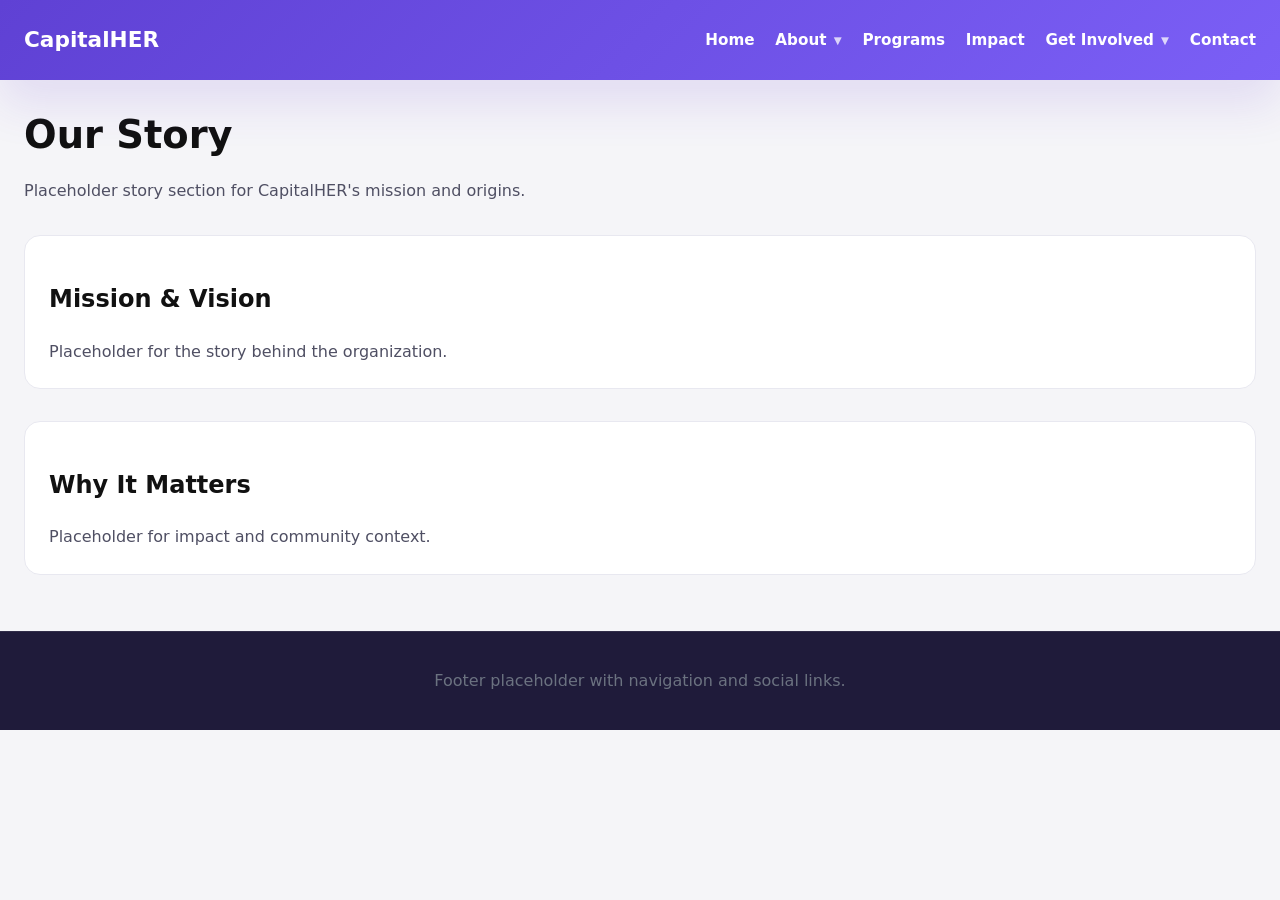
==== about-story.html @ e9efa6fd "rough" ====
<!doctype html>
<html lang="en">
<head>
  <meta charset="UTF-8">
  <meta name="viewport" content="width=device-width, initial-scale=1.0">
  <title>CapitalHER | Our Story</title>
  <link rel="stylesheet" href="styles.css">
</head>
<body>
  <header class="site-header">
    <div class="logo">CapitalHER</div>
    <nav class="main-nav">
      <a href="index.html">Home</a>
      <details class="nav-group">
        <summary>About</summary>
        <div class="nav-dropdown">
          <a href="about-story.html">Our Story</a>
          <a href="about-team.html">Our Team</a>
          <a href="about-video.html">CapitalHER Video</a>
        </div>
      </details>
      <a href="programs.html">Programs</a>
      <a href="impact.html">Impact</a>
      <details class="nav-group">
        <summary>Get Involved</summary>
        <div class="nav-dropdown">
          <a href="get-involved-program.html">Apply to Program</a>
          <a href="get-involved-team.html">Apply to Team</a>
        </div>
      </details>
      <a href="contact.html">Contact</a>
    </nav>
  </header>

  <main>
    <section class="page-banner">
      <h1>Our Story</h1>
      <p>Placeholder story section for CapitalHER's mission and origins.</p>
    </section>

    <section class="content-block">
      <h2>Mission & Vision</h2>
      <p>Placeholder for the story behind the organization.</p>
    </section>

    <section class="content-block">
      <h2>Why It Matters</h2>
      <p>Placeholder for impact and community context.</p>
    </section>
  </main>

  <footer class="site-footer">
    <p>Footer placeholder with navigation and social links.</p>
  </footer>

  <script src="script.js"></script>
</body>
</html>
---- styles.css ----
:root {
  color-scheme: light;
  color: #111;
  background: #f5f5f8;
  font-family: Inter, system-ui, -apple-system, BlinkMacSystemFont, "Segoe UI", sans-serif;
}

* {
  box-sizing: border-box;
}

body {
  margin: 0;
  min-height: 100vh;
  line-height: 1.6;
}

img {
  max-width: 100%;
  display: block;
}

a {
  color: inherit;
  text-decoration: none;
}

.site-header,
.site-footer {
  padding: 1.25rem 1.5rem;
}

.site-header {
  position: sticky;
  top: 0;
  z-index: 10;
  background: linear-gradient(135deg, #5f41d4, #7b5ff6);
  box-shadow: 0 24px 48px rgba(92, 45, 208, 0.12);
  color: #ffffff;
}

.site-footer {
  background: #1f1b3a;
  color: #d8d7ff;
  border-top: 1px solid rgba(255,255,255,0.08);
}

.logo {
  font-weight: 800;
  font-size: 1.35rem;
  color: #ffffff;
}

.main-nav {
  display: flex;
  align-items: center;
  gap: 1.3rem;
  flex-wrap: wrap;
  margin-top: 0.75rem;
}

.main-nav a,
.main-nav summary {
  color: #ffffff;
  font-size: 0.95rem;
  font-weight: 600;
}

.main-nav a:hover,
.main-nav summary:hover {
  color: #f3ecff;
}

main {
  padding: 1.5rem;
}

.page-banner,
.hero,
.content-block,
.testimonials,
.partners,
.contact-block {
  margin-bottom: 2rem;
}

.page-banner h1,
.hero h1 {
  margin: 0 0 0.75rem;
  font-size: clamp(2rem, 3vw, 3rem);
}

.page-banner p,
.hero p,
.content-block p,
.testimonial-card p {
  margin: 0;
  color: #4f4f63;
}

.hero {
  display: grid;
  gap: 1.5rem;
  padding: 2rem 0;
}

.hero-content {
  max-width: 40rem;
}

.eyebrow {
  text-transform: uppercase;
  letter-spacing: 0.14em;
  font-size: 0.78rem;
  margin-bottom: 0.75rem;
  color: #8a8aa5;
}

.hero-actions {
  display: flex;
  flex-wrap: wrap;
  gap: 1rem;
  margin-top: 1.5rem;
}

.btn,
.btn.secondary {
  display: inline-flex;
  align-items: center;
  justify-content: center;
  padding: 0.95rem 1.4rem;
  border-radius: 999px;
  border: none;
  cursor: pointer;
  font-weight: 600;
}

.btn {
  background: #111827;
  color: #ffffff;
}

.btn.secondary {
  background: #f3f4f6;
  color: #111827;
}


.nav-group {
  position: relative;
}

.nav-group summary {
  list-style: none;
  cursor: pointer;
  display: inline-flex;
  align-items: center;
  gap: 0.2rem;
  padding: 0.5rem 0;
}

.nav-group summary::-webkit-details-marker {
  display: none;
}

.nav-group summary::after {
  content: '▼';
  font-size: 0.65rem;
  margin-left: 0.25rem;
  opacity: 0.75;
}

.nav-dropdown {
  position: absolute;
  top: calc(100% + 0.5rem);
  left: 0;
  background: #ffffff;
  border-radius: 1rem;
  padding: 0.75rem;
  box-shadow: 0 18px 40px rgba(15, 23, 42, 0.08);
  min-width: 12rem;
  display: grid;
  gap: 0.35rem;
  opacity: 0;
  pointer-events: none;
  transform: translateY(0.4rem);
  transition: opacity 0.2s ease, transform 0.2s ease;
  z-index: 20;
}

.nav-group[open] .nav-dropdown {
  opacity: 1;
  pointer-events: auto;
  transform: translateY(0);
}

.nav-dropdown a {
  display: block;
  padding: 0.7rem 0.9rem;
  border-radius: 0.8rem;
  color: #111827;
  background: #f8fafc;
}

.nav-dropdown a:hover {
  background: #eef2ff;
}

.video-placeholder,
.logo-block,
.testimonial-card,
.card {
  background: #ffffff;
  border: 1px solid #e8e8f0;
  border-radius: 1rem;
  padding: 1.25rem;
}

.video-placeholder {
  min-height: 240px;
  display: grid;
  place-items: center;
  color: #6b7280;
}

.grid-two-up,
.cards-grid,
.testimonial-list,
.partner-logos {
  display: grid;
  gap: 1rem;
}

.grid-two-up {
  grid-template-columns: repeat(auto-fit, minmax(18rem, 1fr));
}

.cards-grid,
.testimonial-list,
.partner-logos {
  grid-template-columns: repeat(auto-fit, minmax(14rem, 1fr));
}

.testimonial-card {
  min-height: 140px;
}

.content-block {
  padding: 1.5rem;
  background: #ffffff;
  border-radius: 1rem;
  border: 1px solid #e8e8f0;
}

.contact-form {
  display: grid;
  gap: 1rem;
  margin-top: 1rem;
}

.contact-form label {
  display: grid;
  gap: 0.5rem;
  font-weight: 600;
  color: #111827;
}

.contact-form input,
.contact-form textarea {
  width: 100%;
  padding: 0.95rem 1rem;
  border: 1px solid #d1d5db;
  border-radius: 0.85rem;
  background: #fff;
}

.contact-form textarea {
  min-height: 160px;
  resize: vertical;
}

.site-footer {
  text-align: center;
  color: #6b7280;
}

@media (min-width: 768px) {
  .site-header {
    display: flex;
    align-items: center;
    justify-content: space-between;
  }

  .main-nav {
    margin-top: 0;
  }

  .hero {
    grid-template-columns: 1.2fr 1fr;
    align-items: center;
  }
}
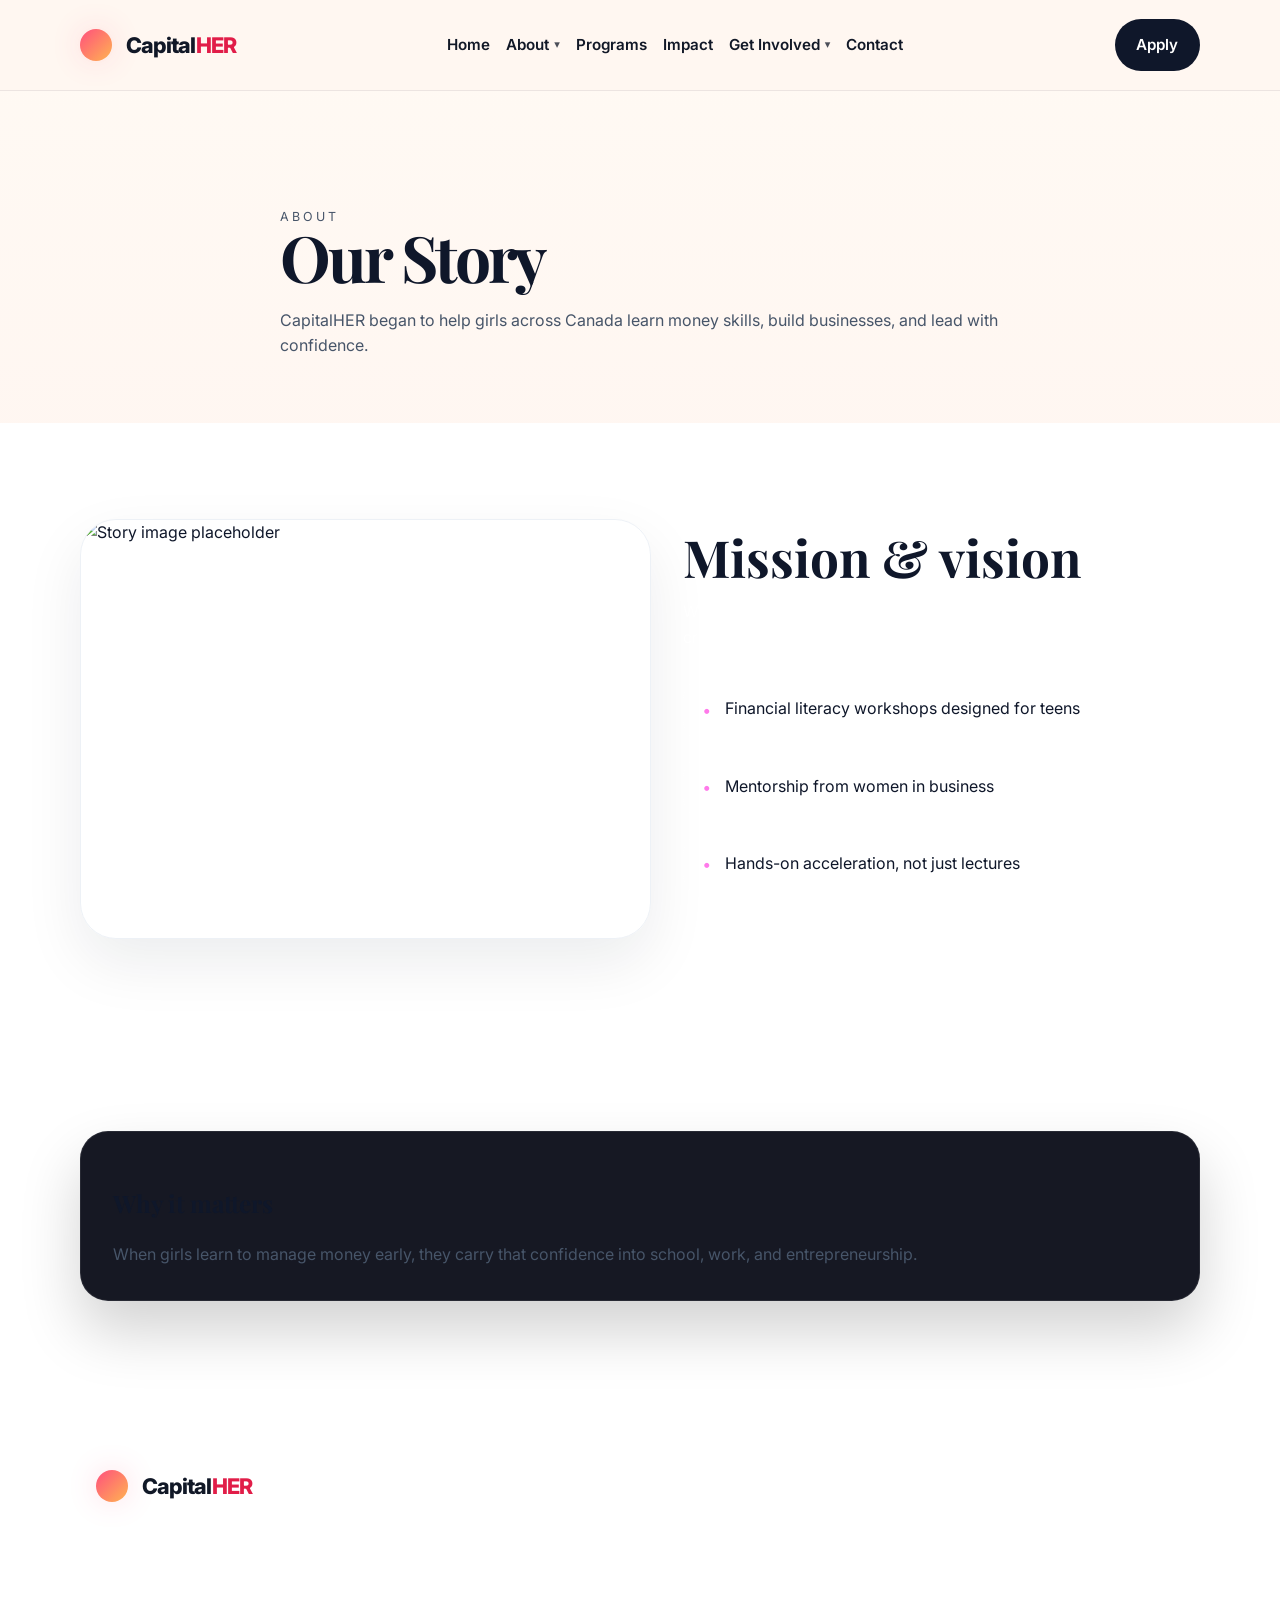
==== commit 0b3d9b91: "fix" ====
--- a/about-story.html
+++ b/about-story.html
@@ -3,56 +3,91 @@
 <head>
   <meta charset="UTF-8">
   <meta name="viewport" content="width=device-width, initial-scale=1.0">
-  <title>CapitalHER | Our Story</title>
+  <title>CapitalHER — Our Story</title>
   <link rel="stylesheet" href="styles.css">
 </head>
 <body>
+  <div class="page-shell">
   <header class="site-header">
-    <div class="logo">CapitalHER</div>
-    <nav class="main-nav">
-      <a href="index.html">Home</a>
-      <details class="nav-group">
-        <summary>About</summary>
-        <div class="nav-dropdown">
-          <a href="about-story.html">Our Story</a>
-          <a href="about-team.html">Our Team</a>
-          <a href="about-video.html">CapitalHER Video</a>
-        </div>
-      </details>
-      <a href="programs.html">Programs</a>
-      <a href="impact.html">Impact</a>
-      <details class="nav-group">
-        <summary>Get Involved</summary>
-        <div class="nav-dropdown">
-          <a href="get-involved-program.html">Apply to Program</a>
-          <a href="get-involved-team.html">Apply to Team</a>
-        </div>
-      </details>
-      <a href="contact.html">Contact</a>
-    </nav>
+    <div class="header-inner container">
+      <a class="brand" href="index.html">
+        <span class="brand-mark"></span>
+        <span class="brand-text">Capital<span>HER</span></span>
+      </a>
+      <nav class="main-nav" aria-label="Primary navigation">
+        <a href="index.html" class="nav-link">Home</a>
+        <details class="nav-group">
+          <summary class="nav-link">About</summary>
+          <div class="nav-dropdown">
+            <a href="about.html">About Us</a>
+            <a href="about-story.html">Our Story</a>
+            <a href="about-team.html">Our Team</a>
+            <a href="about-video.html">CapitalHER Video</a>
+          </div>
+        </details>
+        <a href="programs.html" class="nav-link">Programs</a>
+        <a href="impact.html" class="nav-link">Impact</a>
+        <details class="nav-group">
+          <summary class="nav-link">Get Involved</summary>
+          <div class="nav-dropdown">
+            <a href="get-involved.html">Overview</a>
+            <a href="get-involved-program.html">Apply to Program</a>
+            <a href="get-involved-team.html">Join the Team</a>
+          </div>
+        </details>
+        <a href="contact.html" class="nav-link">Contact</a>
+      </nav>
+      <button class="mobile-menu-toggle" aria-expanded="false" aria-label="Open menu">Menu</button>
+      <a href="get-involved-program.html" class="nav-action">Apply</a>
+    </div>
   </header>
 
-  <main>
-    <section class="page-banner">
-      <h1>Our Story</h1>
-      <p>Placeholder story section for CapitalHER's mission and origins.</p>
-    </section>
+    <main>
+      <section class="page-banner">
+        <div class="banner-content container">
+          <p class="eyebrow">About</p>
+          <h1>Our Story</h1>
+          <p>CapitalHER began to help girls across Canada learn money skills, build businesses, and lead with confidence.</p>
+        </div>
+      </section>
 
-    <section class="content-block">
-      <h2>Mission & Vision</h2>
-      <p>Placeholder for the story behind the organization.</p>
-    </section>
+      <section class="section container split-section">
+        <div class="split-image">
+          <img src="https://via.placeholder.com/1000x620?text=Story+image" alt="Story image placeholder">
+        </div>
+        <div class="split-content">
+          <h2>Mission &amp; vision</h2>
+          <p class="section-copy">We believe every girl should understand money, feel empowered to create wealth, and have the support to launch her first venture.</p>
+          <ul class="metric-list">
+            <li>Financial literacy workshops designed for teens</li>
+            <li>Mentorship from women in business</li>
+            <li>Hands-on acceleration, not just lectures</li>
+          </ul>
+        </div>
+      </section>
 
-    <section class="content-block">
-      <h2>Why It Matters</h2>
-      <p>Placeholder for impact and community context.</p>
-    </section>
-  </main>
-
+      <section class="section container">
+        <div class="content-block">
+          <h2>Why it matters</h2>
+          <p>When girls learn to manage money early, they carry that confidence into school, work, and entrepreneurship.</p>
+        </div>
+      </section>
+    </main>
   <footer class="site-footer">
-    <p>Footer placeholder with navigation and social links.</p>
+    <div class="footer-inner container">
+      <div class="footer-brand">
+        <span class="brand-mark"></span>
+        <span class="brand-text">Capital<span>HER</span></span>
+      </div>
+      <p>Empowering girls across Canada through financial literacy and entrepreneurship education.</p>
+      <div class="footer-links">
+        <a href="#">Instagram</a>
+        <a href="#">LinkedIn</a>
+        <a href="mailto:hello@capitalher.ca">Email</a>
+      </div>
+    </div>
   </footer>
-
+  </div>
   <script src="script.js"></script>
 </body>
-</html>
+</html>
--- a/styles.css
+++ b/styles.css
@@ -1,21 +1,40 @@
+@import url('https://fonts.googleapis.com/css2?family=Inter:wght@400;500;600;700;800&family=Playfair+Display:ital,wght@0,700;1,700&display=swap');
+
+/* Global theme */
 :root {
   color-scheme: light;
-  color: #111;
-  background: #f5f5f8;
-  font-family: Inter, system-ui, -apple-system, BlinkMacSystemFont, "Segoe UI", sans-serif;
+  font-family: 'Inter', system-ui, -apple-system, BlinkMacSystemFont, "Segoe UI", sans-serif;
+  background: #fff8f4;
+  color: #0f172a;
+}
+
+h1,
+h2,
+h3,
+.card h2,
+.feature-card h3,
+.metric-card h3,
+.role-card h3 {
+  font-family: 'Playfair Display', Georgia, serif;
 }
 
 * {
   box-sizing: border-box;
+}
+
+html {
+  scroll-behavior: smooth;
 }
 
 body {
   margin: 0;
   min-height: 100vh;
   line-height: 1.6;
-}
-
-img {
+  background: #ffffff;
+}
+
+img,
+video {
   max-width: 100%;
   display: block;
 }
@@ -25,129 +44,115 @@
   text-decoration: none;
 }
 
-.site-header,
-.site-footer {
-  padding: 1.25rem 1.5rem;
+button,
+input,
+select,
+textarea {
+  font: inherit;
+}
+
+.page-shell {
+  min-height: 100vh;
+  display: flex;
+  flex-direction: column;
+}
+
+.container {
+  width: min(1120px, calc(100% - 2rem));
+  margin: 0 auto;
 }
 
 .site-header {
   position: sticky;
   top: 0;
-  z-index: 10;
-  background: linear-gradient(135deg, #5f41d4, #7b5ff6);
-  box-shadow: 0 24px 48px rgba(92, 45, 208, 0.12);
-  color: #ffffff;
-}
-
-.site-footer {
-  background: #1f1b3a;
-  color: #d8d7ff;
-  border-top: 1px solid rgba(255,255,255,0.08);
-}
-
-.logo {
+  z-index: 20;
+  backdrop-filter: blur(18px);
+  background: rgba(255, 247, 240, 0.92);
+  border-bottom: 1px solid rgba(15, 23, 42, 0.08);
+}
+
+.header-inner {
+  display: flex;
+  align-items: center;
+  justify-content: space-between;
+  gap: 1rem;
+  padding: 1rem 0;
+}
+
+.brand {
+  display: inline-flex;
+  align-items: center;
+  gap: 0.85rem;
+}
+
+.brand-mark {
+  width: 2rem;
+  height: 2rem;
+  border-radius: 1rem;
+  background: linear-gradient(135deg, #ff4f7d 0%, #ffb451 100%);
+  box-shadow: 0 0 30px rgba(255, 84, 125, 0.2);
+}
+
+.brand-text {
+  font-size: 1.35rem;
   font-weight: 800;
-  font-size: 1.35rem;
-  color: #ffffff;
+  letter-spacing: -0.04em;
+  color: #111827;
+}
+
+.brand-text span {
+  color: #e11d48;
 }
 
 .main-nav {
   display: flex;
   align-items: center;
-  gap: 1.3rem;
-  flex-wrap: wrap;
-  margin-top: 0.75rem;
-}
-
-.main-nav a,
-.main-nav summary {
+  justify-content: flex-end;
+  gap: 1rem;
+  flex: none;
+}
+
+.nav-link,
+.nav-action {
+  color: #111827;
+  font-weight: 600;
+  font-size: 0.95rem;
+}
+
+.nav-link:hover,
+.nav-action:hover {
+  color: #be185d;
+}
+
+.nav-action {
+  padding: 0.85rem 1.35rem;
+  border-radius: 999px;
+  background: #0f172a;
   color: #ffffff;
-  font-size: 0.95rem;
-  font-weight: 600;
-}
-
-.main-nav a:hover,
-.main-nav summary:hover {
-  color: #f3ecff;
-}
-
-main {
-  padding: 1.5rem;
-}
-
-.page-banner,
-.hero,
-.content-block,
-.testimonials,
-.partners,
-.contact-block {
-  margin-bottom: 2rem;
-}
-
-.page-banner h1,
-.hero h1 {
-  margin: 0 0 0.75rem;
-  font-size: clamp(2rem, 3vw, 3rem);
-}
-
-.page-banner p,
-.hero p,
-.content-block p,
-.testimonial-card p {
-  margin: 0;
-  color: #4f4f63;
-}
-
-.hero {
-  display: grid;
-  gap: 1.5rem;
-  padding: 2rem 0;
-}
-
-.hero-content {
-  max-width: 40rem;
-}
-
-.eyebrow {
-  text-transform: uppercase;
-  letter-spacing: 0.14em;
-  font-size: 0.78rem;
-  margin-bottom: 0.75rem;
-  color: #8a8aa5;
-}
-
-.hero-actions {
-  display: flex;
-  flex-wrap: wrap;
-  gap: 1rem;
-  margin-top: 1.5rem;
-}
-
-.btn,
-.btn.secondary {
-  display: inline-flex;
+  transition: background 0.2s ease, transform 0.2s ease;
+}
+
+.nav-group {
+  position: relative;
+}
+
+.mobile-menu-toggle {
+  display: none;
   align-items: center;
   justify-content: center;
-  padding: 0.95rem 1.4rem;
+  gap: 0.35rem;
+  border: 1px solid rgba(148, 163, 184, 0.3);
   border-radius: 999px;
-  border: none;
+  padding: 0.8rem 1rem;
+  background: rgba(255, 255, 255, 0.92);
+  color: #334155;
   cursor: pointer;
-  font-weight: 600;
-}
-
-.btn {
-  background: #111827;
-  color: #ffffff;
-}
-
-.btn.secondary {
-  background: #f3f4f6;
-  color: #111827;
-}
-
-
-.nav-group {
-  position: relative;
+  font-weight: 700;
+  transition: background 0.2s ease, transform 0.2s ease;
+}
+
+.mobile-menu-toggle:hover {
+  background: rgba(255, 255, 255, 1);
 }
 
 .nav-group summary {
@@ -155,8 +160,8 @@
   cursor: pointer;
   display: inline-flex;
   align-items: center;
-  gap: 0.2rem;
-  padding: 0.5rem 0;
+  gap: 0.3rem;
+  padding: 0.65rem 0;
 }
 
 .nav-group summary::-webkit-details-marker {
@@ -164,28 +169,25 @@
 }
 
 .nav-group summary::after {
-  content: '▼';
-  font-size: 0.65rem;
-  margin-left: 0.25rem;
+  content: '▾';
+  font-size: 0.7rem;
   opacity: 0.75;
 }
 
 .nav-dropdown {
   position: absolute;
-  top: calc(100% + 0.5rem);
+  top: calc(100% + 0.6rem);
   left: 0;
   background: #ffffff;
+  border: 1px solid rgba(148, 163, 184, 0.18);
   border-radius: 1rem;
-  padding: 0.75rem;
-  box-shadow: 0 18px 40px rgba(15, 23, 42, 0.08);
-  min-width: 12rem;
-  display: grid;
-  gap: 0.35rem;
+  padding: 0.7rem;
+  min-width: 14rem;
+  box-shadow: 0 30px 60px rgba(15, 23, 42, 0.06);
   opacity: 0;
   pointer-events: none;
   transform: translateY(0.4rem);
   transition: opacity 0.2s ease, transform 0.2s ease;
-  z-index: 20;
 }
 
 .nav-group[open] .nav-dropdown {
@@ -196,107 +198,528 @@
 
 .nav-dropdown a {
   display: block;
-  padding: 0.7rem 0.9rem;
-  border-radius: 0.8rem;
+  padding: 0.85rem 1rem;
+  border-radius: 0.95rem;
+  color: #0f172a;
+}
+
+.nav-dropdown a:hover {
+  background: #eff6ff;
+}
+
+.hero-panel,
+.page-banner {
+  position: relative;
+  overflow: hidden;
+}
+
+.hero-panel {
+  min-height: 84vh;
+  display: grid;
+  place-items: center;
+  background: linear-gradient(180deg, #fff6f0 0%, #fff1ec 100%);
+}
+
+.hero-panel::before,
+.page-banner::before {
+  content: '';
+  position: absolute;
+  inset: 0;
+  background: linear-gradient(180deg, rgba(255, 249, 243, 0.98), rgba(255, 245, 239, 0.85));
+}
+
+.hero-gradient {
+  position: absolute;
+  inset: 0;
+  background: radial-gradient(circle at top left, rgba(99, 102, 241, 0.14), transparent 30%),
+    radial-gradient(circle at bottom right, rgba(59, 130, 246, 0.12), transparent 28%);
+}
+
+.hero-content,
+.page-banner .banner-content {
+  position: relative;
+  z-index: 1;
+}
+
+.hero-content {
+  display: grid;
+  gap: 1.5rem;
+  padding: 5rem 0 6rem;
+}
+
+.page-banner {
+  padding: 5rem 0 4rem;
+}
+
+.page-banner .banner-content {
+  max-width: 720px;
+}
+
+.page-banner h1,
+.hero-content h1 {
+  margin: 0;
+  font-size: clamp(3rem, 5vw, 5.5rem);
+  line-height: 0.95;
+  letter-spacing: -0.05em;
+  font-weight: 700;
+}
+
+.page-banner h1 span,
+.hero-content h1 span {
+  font-style: italic;
+  background: linear-gradient(135deg, #ff7aea, #8b98ff);
+  -webkit-background-clip: text;
+  color: transparent;
+}
+
+.page-banner p,
+.hero-copy,
+.section-copy,
+.content-block p {
+  margin: 0;
+  color: #475569;
+}
+
+.page-banner p {
+  margin-top: 1.25rem;
+  max-width: 48rem;
+}
+
+.eyebrow {
+  text-transform: uppercase;
+  letter-spacing: 0.25em;
+  font-size: 0.78rem;
+  color: #64748b;
+  margin: 0 0 1rem;
+}
+
+.hero-actions,
+.action-group {
+  display: flex;
+  flex-wrap: wrap;
+  gap: 1rem;
+  margin-top: 1.5rem;
+}
+
+.btn {
+  display: inline-flex;
+  align-items: center;
+  justify-content: center;
+  gap: 0.5rem;
+  padding: 0.95rem 1.6rem;
+  border-radius: 999px;
+  border: 1px solid transparent;
+  font-weight: 700;
+  transition: transform 0.2s ease, background 0.2s ease, color 0.2s ease;
+}
+
+.btn:hover {
+  transform: translateY(-1px);
+}
+
+.btn-primary {
+  background: linear-gradient(135deg, #ff4f7d 0%, #ffb451 100%);
+  color: #ffffff;
+  border: 1px solid transparent;
+  box-shadow: 0 18px 50px rgba(255, 79, 125, 0.16);
+}
+
+.btn-gradient {
+  background: linear-gradient(135deg, #4338ca 0%, #22d3ee 100%);
+  color: #fff;
+  box-shadow: 0 20px 60px rgba(67, 56, 202, 0.18);
+}
+
+.btn-secondary {
+  background: #ffffff;
   color: #111827;
-  background: #f8fafc;
-}
-
-.nav-dropdown a:hover {
-  background: #eef2ff;
-}
-
-.video-placeholder,
-.logo-block,
+  border: 1px solid rgba(15, 23, 42, 0.08);
+}
+
+.section {
+  padding: 6rem 0;
+}
+
+.section-head {
+  max-width: 48rem;
+  margin-bottom: 3rem;
+}
+
+.section-head.wide {
+  max-width: 64rem;
+}
+
+.section-head h2 {
+  margin: 0;
+  font-size: clamp(2.75rem, 4vw, 4.5rem);
+  line-height: 1.02;
+  letter-spacing: -0.05em;
+}
+
+.section-head h2 span {
+  font-style: italic;
+  background: linear-gradient(135deg, #ff7aea, #8b98ff);
+  -webkit-background-clip: text;
+  color: transparent;
+}
+
+.cards-grid,
+.feature-grid,
+.testimonial-grid,
+.list-grid,
+.card-grid {
+  display: grid;
+  gap: 1.5rem;
+}
+
+.cards-grid,
+.feature-grid {
+  grid-template-columns: repeat(auto-fit, minmax(18rem, 1fr));
+}
+
+.testimonial-grid {
+  grid-template-columns: repeat(auto-fit, minmax(20rem, 1fr));
+}
+
+.card,
+.feature-card,
 .testimonial-card,
-.card {
-  background: #ffffff;
-  border: 1px solid #e8e8f0;
+.content-block,
+.cta-panel,
+.media-block,
+.metric-card,
+.role-card {
+  background: rgba(10, 12, 24, 0.95);
+  border: 1px solid rgba(255, 255, 255, 0.08);
+  border-radius: 1.75rem;
+  padding: 2rem;
+  box-shadow: 0 30px 60px rgba(0, 0, 0, 0.18);
+}
+
+.content-block {
+  margin-bottom: 1.5rem;
+}
+
+.card h2,
+.feature-card h3,
+.metric-card h3,
+.role-card h3 {
+  margin: 0 0 1rem;
+  font-size: 1.5rem;
+}
+
+.card p,
+.feature-card p,
+.metric-card p,
+.role-card p {
+  margin: 0;
+}
+
+.feature-icon {
+  width: 3.25rem;
+  height: 3.25rem;
   border-radius: 1rem;
-  padding: 1.25rem;
-}
-
-.video-placeholder {
-  min-height: 240px;
+  background: linear-gradient(135deg, #ff7aea 0%, #7c62ff 100%);
   display: grid;
   place-items: center;
-  color: #6b7280;
-}
-
-.grid-two-up,
-.cards-grid,
-.testimonial-list,
-.partner-logos {
+  font-size: 1.35rem;
+  margin-bottom: 1.25rem;
+}
+
+.split-section {
+  display: grid;
+  gap: 2rem;
+  align-items: center;
+}
+
+.split-image img,
+.media-block img {
+  width: 100%;
+  min-height: 420px;
+  max-height: 560px;
+  border-radius: 2.25rem;
+  object-fit: cover;
+  display: block;
+  border: 1px solid rgba(226, 232, 240, 0.6);
+  box-shadow: 0 24px 60px rgba(15, 23, 42, 0.08);
+}
+
+.split-content h2,
+.media-block h2 {
+  margin: 0 0 1rem;
+  font-size: clamp(2.5rem, 4vw, 4rem);
+  line-height: 1.03;
+}
+
+.section-copy {
+  margin: 0 0 1.8rem;
+  color: rgba(255, 255, 255, 0.78);
+  max-width: 42rem;
+}
+
+.program-list,
+.role-list,
+.metric-list {
+  list-style: none;
+  margin: 0 0 2rem;
+  padding: 0;
   display: grid;
   gap: 1rem;
 }
 
-.grid-two-up {
-  grid-template-columns: repeat(auto-fit, minmax(18rem, 1fr));
-}
-
-.cards-grid,
-.testimonial-list,
-.partner-logos {
-  grid-template-columns: repeat(auto-fit, minmax(14rem, 1fr));
+.program-list li,
+.role-list li,
+.metric-list li {
+  display: flex;
+  align-items: flex-start;
+  gap: 0.85rem;
+  padding: 1rem 1.2rem;
+  border-radius: 1.25rem;
+  background: rgba(255, 255, 255, 0.05);
+  border: 1px solid rgba(255, 255, 255, 0.06);
+}
+
+.program-list li::before,
+.role-list li::before,
+.metric-list li::before {
+  content: '•';
+  color: #ff7aea;
+  font-weight: 700;
+  margin-top: 0.1rem;
 }
 
 .testimonial-card {
-  min-height: 140px;
-}
-
-.content-block {
-  padding: 1.5rem;
-  background: #ffffff;
-  border-radius: 1rem;
-  border: 1px solid #e8e8f0;
+  display: flex;
+  flex-direction: column;
+  gap: 1.25rem;
+}
+
+.quote-mark {
+  font-size: 4rem;
+  line-height: 0.8;
+  color: #ff7aea;
+}
+
+.testimonial-card blockquote {
+  margin: 0;
+  font-size: 1.05rem;
+  line-height: 1.85;
+  color: rgba(255, 255, 255, 0.88);
+}
+
+.testimonial-card footer {
+  margin-top: auto;
+  color: rgba(255, 255, 255, 0.64);
+  font-size: 0.95rem;
+}
+
+.cta-panel {
+  background: linear-gradient(180deg, rgba(255, 255, 255, 0.05), rgba(255, 255, 255, 0.02));
+  border-radius: 2rem;
+  padding: 3.5rem 2rem;
+}
+
+.cta-content {
+  max-width: 54rem;
+}
+
+.cta-content h2 {
+  margin: 0 0 1rem;
+  font-size: clamp(3rem, 4vw, 4.25rem);
+  line-height: 1.02;
+}
+
+.cta-content h2 span {
+  font-style: italic;
+  background: linear-gradient(135deg, #ff7aea, #8b98ff);
+  -webkit-background-clip: text;
+  color: transparent;
+}
+
+.cta-content p {
+  margin: 0 0 2rem;
+  color: rgba(255, 255, 255, 0.74);
+  font-size: 1.05rem;
+}
+
+.contact-block {
+  display: grid;
+  gap: 2rem;
 }
 
 .contact-form {
   display: grid;
   gap: 1rem;
-  margin-top: 1rem;
 }
 
 .contact-form label {
   display: grid;
   gap: 0.5rem;
-  font-weight: 600;
-  color: #111827;
+  font-size: 0.95rem;
 }
 
 .contact-form input,
 .contact-form textarea {
   width: 100%;
-  padding: 0.95rem 1rem;
-  border: 1px solid #d1d5db;
-  border-radius: 0.85rem;
-  background: #fff;
+  border-radius: 1rem;
+  border: 1px solid rgba(255, 255, 255, 0.12);
+  background: rgba(255, 255, 255, 0.04);
+  color: #fff;
+  padding: 1rem 1.1rem;
+  outline: none;
 }
 
 .contact-form textarea {
-  min-height: 160px;
+  min-height: 180px;
   resize: vertical;
 }
 
-.site-footer {
-  text-align: center;
-  color: #6b7280;
+.contact-form button {
+  width: fit-content;
+}
+
+.footer-inner {
+  display: grid;
+  gap: 1.5rem;
+  max-width: 1120px;
+  margin: 0 auto;
+  padding: 3rem 1rem;
+}
+
+.footer-brand {
+  display: inline-flex;
+  align-items: center;
+  gap: 0.85rem;
+}
+
+.footer-links {
+  display: flex;
+  flex-wrap: wrap;
+  gap: 1rem;
+}
+
+.footer-links a {
+  color: rgba(255, 255, 255, 0.72);
+}
+
+.footer-links a:hover {
+  color: #fff;
+}
+
+.footer-inner p {
+  margin: 0;
+  max-width: 40rem;
+  color: rgba(255, 255, 255, 0.72);
 }
 
 @media (min-width: 768px) {
-  .site-header {
+  .header-inner {
+    padding: 1.2rem 0;
+  }
+
+  .split-section {
+    grid-template-columns: 1.05fr 0.95fr;
+  }
+
+  .hero-content {
+    padding: 6rem 0 8rem;
+  }
+}
+
+@media (min-width: 1024px) {
+  .page-banner,
+  .hero-panel {
+    padding-top: 6rem;
+  }
+
+  .hero-content h1,
+  .page-banner h1 {
+    font-size: clamp(4rem, 4.5vw, 6rem);
+  }
+}
+
+@media (max-width: 900px) {
+  .main-nav,
+  .nav-action {
+    display: none;
+  }
+
+  .mobile-menu-toggle {
+    display: inline-flex;
+  }
+
+  .main-nav {
+    display: none;
+    position: fixed;
+    inset: 5.2rem 1rem 1rem;
+    flex-direction: column;
+    gap: 0.75rem;
+    padding: 1.5rem;
+    background: rgba(6, 8, 20, 0.98);
+    border: 1px solid rgba(255, 255, 255, 0.08);
+    border-radius: 1.75rem;
+    box-shadow: 0 40px 80px rgba(0, 0, 0, 0.4);
+    z-index: 40;
+  }
+
+  body.mobile-menu-open .main-nav {
     display: flex;
-    align-items: center;
-    justify-content: space-between;
-  }
-
-  .main-nav {
-    margin-top: 0;
-  }
-
-  .hero {
-    grid-template-columns: 1.2fr 1fr;
-    align-items: center;
-  }
-}
+  }
+
+  body.mobile-menu-open .nav-group {
+    width: 100%;
+  }
+
+  .main-nav a,
+  .main-nav summary {
+    padding: 0.75rem 1rem;
+    border-radius: 1.25rem;
+    background: rgba(255, 255, 255, 0.03);
+  }
+
+  .main-nav a {
+    display: block;
+  }
+
+  .nav-dropdown {
+    position: static;
+    top: auto;
+    left: auto;
+    width: 100%;
+    background: rgba(255, 255, 255, 0.06);
+    border: none;
+    box-shadow: none;
+    opacity: 1;
+    pointer-events: auto;
+    transform: none;
+    padding: 0.75rem 0.75rem 0.5rem;
+  }
+
+  .nav-dropdown a {
+    padding-left: 1.25rem;
+  }
+
+  .nav-group summary::after {
+    content: '▸';
+  }
+
+  .nav-group[open] summary::after {
+    content: '▾';
+  }
+}
+
+@media (max-width: 640px) {
+  .page-banner,
+  .hero-panel {
+    padding: 4rem 0 3rem;
+  }
+
+  .section {
+    padding: 4.5rem 0;
+  }
+
+  .page-banner h1,
+  .hero-content h1 {
+    font-size: clamp(2.6rem, 10vw, 4rem);
+  }
+}
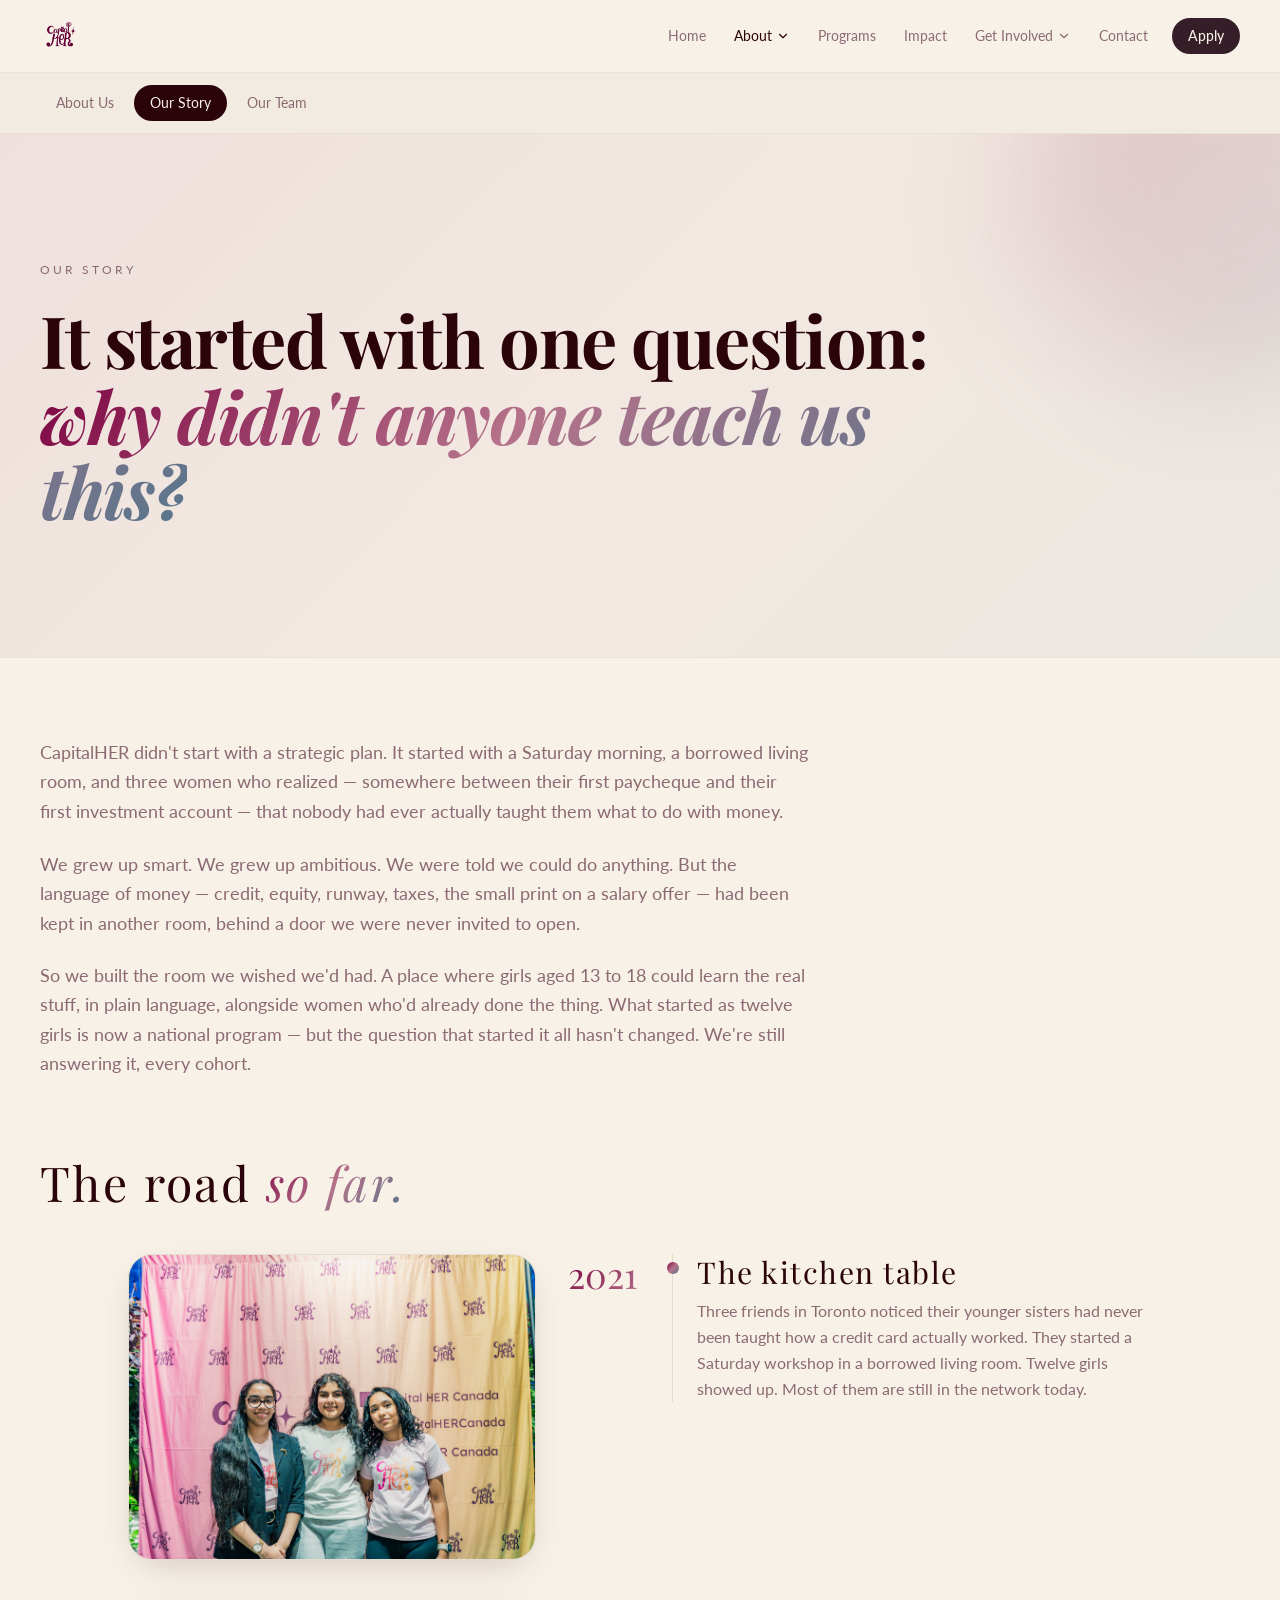
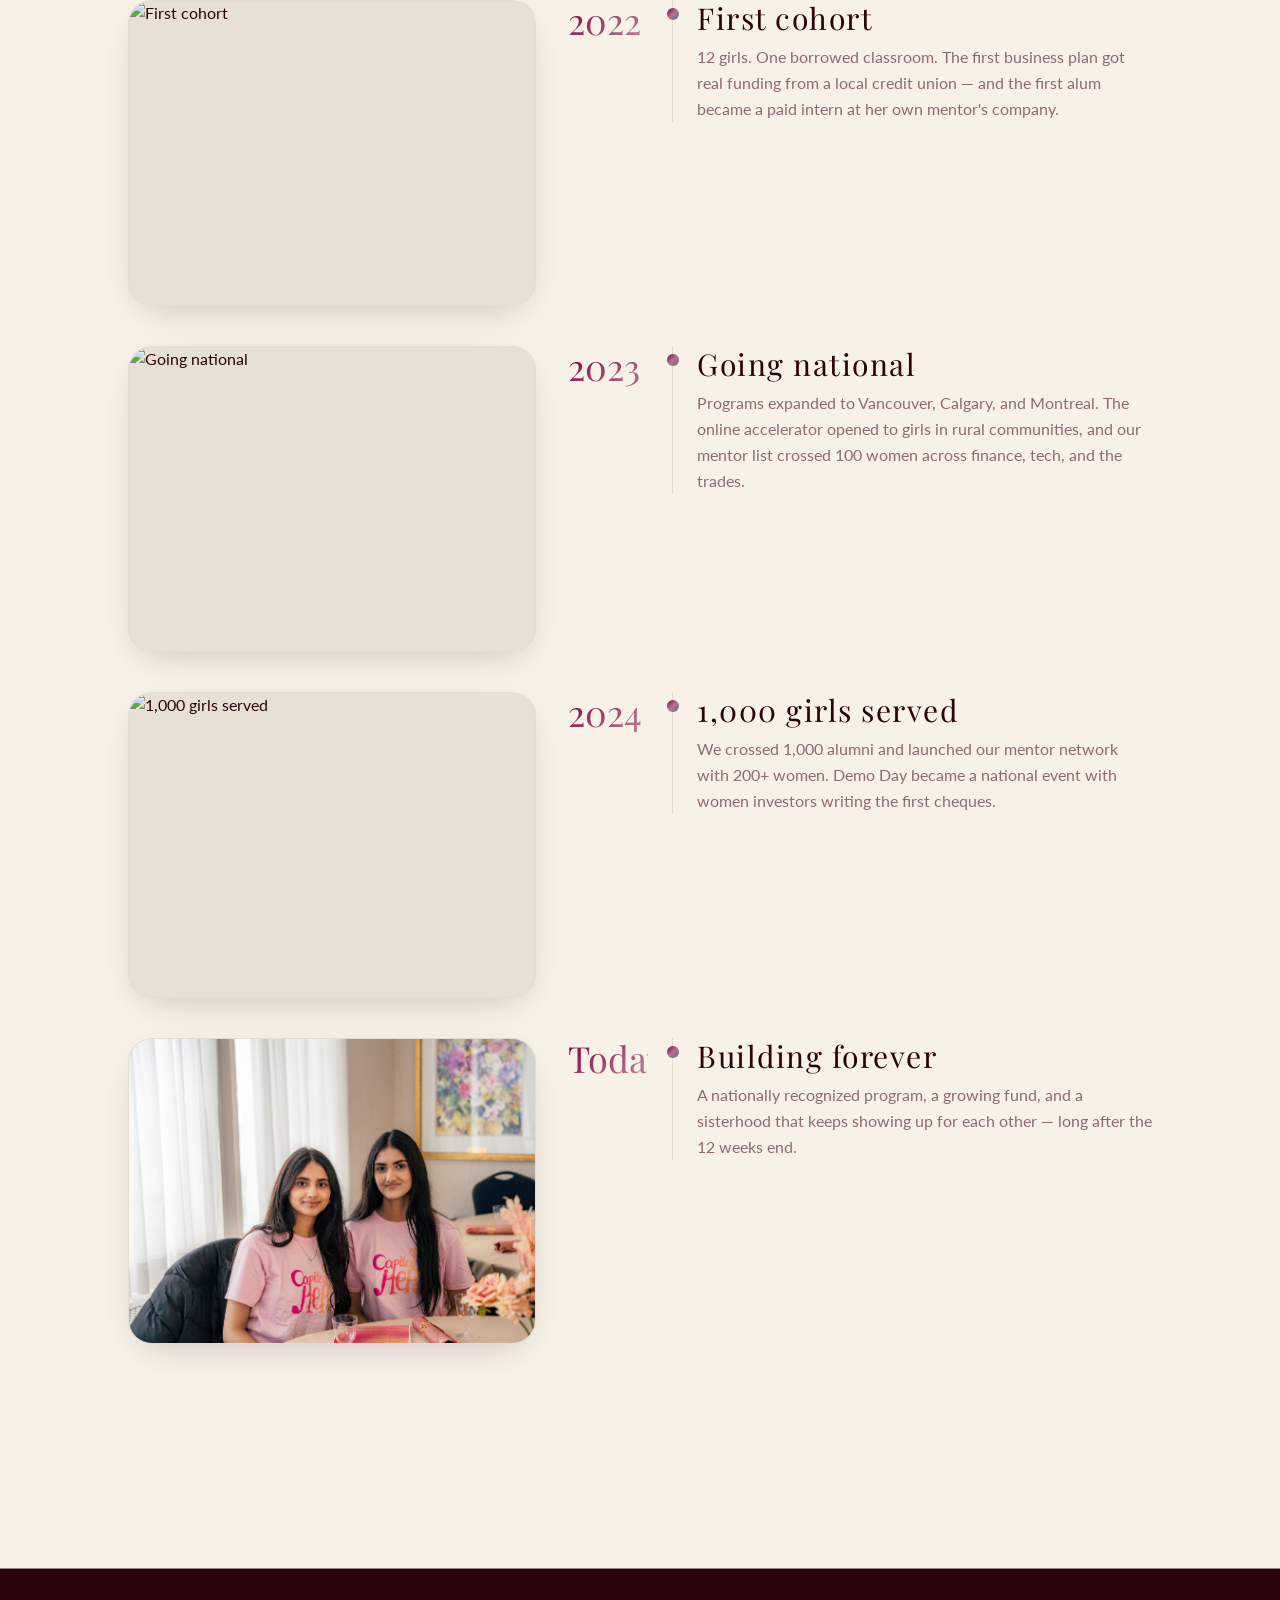
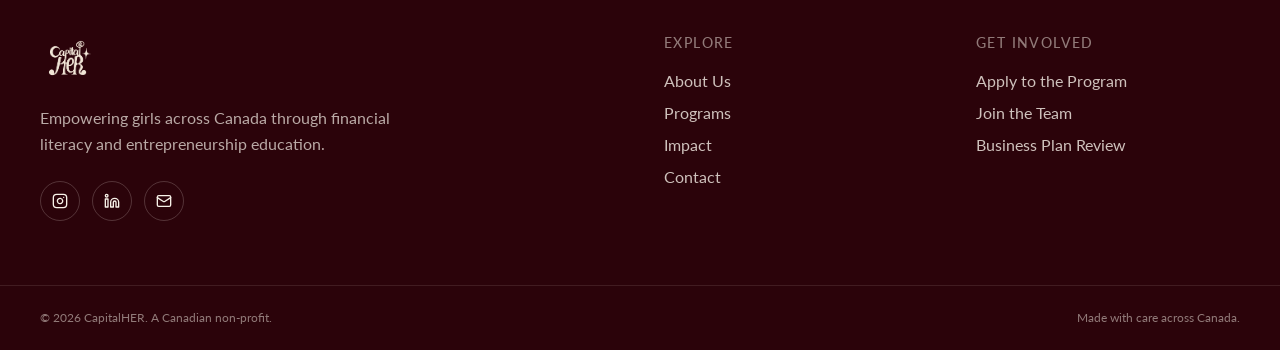
==== commit 9a31e278: "Match site to reference design with assets and updated pages. Rebuild all HTML from the live referen" ====
--- a/about-story.html
+++ b/about-story.html
@@ -1,93 +1,17 @@
-<!doctype html>
-<html lang="en">
-<head>
-  <meta charset="UTF-8">
-  <meta name="viewport" content="width=device-width, initial-scale=1.0">
-  <title>CapitalHER — Our Story</title>
-  <link rel="stylesheet" href="styles.css">
-</head>
-<body>
-  <div class="page-shell">
-  <header class="site-header">
-    <div class="header-inner container">
-      <a class="brand" href="index.html">
-        <span class="brand-mark"></span>
-        <span class="brand-text">Capital<span>HER</span></span>
-      </a>
-      <nav class="main-nav" aria-label="Primary navigation">
-        <a href="index.html" class="nav-link">Home</a>
-        <details class="nav-group">
-          <summary class="nav-link">About</summary>
-          <div class="nav-dropdown">
-            <a href="about.html">About Us</a>
-            <a href="about-story.html">Our Story</a>
-            <a href="about-team.html">Our Team</a>
-            <a href="about-video.html">CapitalHER Video</a>
-          </div>
-        </details>
-        <a href="programs.html" class="nav-link">Programs</a>
-        <a href="impact.html" class="nav-link">Impact</a>
-        <details class="nav-group">
-          <summary class="nav-link">Get Involved</summary>
-          <div class="nav-dropdown">
-            <a href="get-involved.html">Overview</a>
-            <a href="get-involved-program.html">Apply to Program</a>
-            <a href="get-involved-team.html">Join the Team</a>
-          </div>
-        </details>
-        <a href="contact.html" class="nav-link">Contact</a>
-      </nav>
-      <button class="mobile-menu-toggle" aria-expanded="false" aria-label="Open menu">Menu</button>
-      <a href="get-involved-program.html" class="nav-action">Apply</a>
-    </div>
-  </header>
-
-    <main>
-      <section class="page-banner">
-        <div class="banner-content container">
-          <p class="eyebrow">About</p>
-          <h1>Our Story</h1>
-          <p>CapitalHER began to help girls across Canada learn money skills, build businesses, and lead with confidence.</p>
-        </div>
-      </section>
-
-      <section class="section container split-section">
-        <div class="split-image">
-          <img src="https://via.placeholder.com/1000x620?text=Story+image" alt="Story image placeholder">
-        </div>
-        <div class="split-content">
-          <h2>Mission &amp; vision</h2>
-          <p class="section-copy">We believe every girl should understand money, feel empowered to create wealth, and have the support to launch her first venture.</p>
-          <ul class="metric-list">
-            <li>Financial literacy workshops designed for teens</li>
-            <li>Mentorship from women in business</li>
-            <li>Hands-on acceleration, not just lectures</li>
-          </ul>
-        </div>
-      </section>
-
-      <section class="section container">
-        <div class="content-block">
-          <h2>Why it matters</h2>
-          <p>When girls learn to manage money early, they carry that confidence into school, work, and entrepreneurship.</p>
-        </div>
-      </section>
-    </main>
-  <footer class="site-footer">
-    <div class="footer-inner container">
-      <div class="footer-brand">
-        <span class="brand-mark"></span>
-        <span class="brand-text">Capital<span>HER</span></span>
-      </div>
-      <p>Empowering girls across Canada through financial literacy and entrepreneurship education.</p>
-      <div class="footer-links">
-        <a href="#">Instagram</a>
-        <a href="#">LinkedIn</a>
-        <a href="mailto:hello@capitalher.ca">Email</a>
-      </div>
-    </div>
-  </footer>
-  </div>
-  <script src="script.js"></script>
-</body>
-</html>+<!DOCTYPE html><html lang="en">
+<head><meta charset="utf-8"/><meta name="viewport" content="width=device-width, initial-scale=1"/><link rel="preload" as="image" href="LogoBurgundy.png"/><link rel="preload" as="image" href="CapitalHER-48.jpg"/><link rel="preload" as="image" href="DSC00239 (1).JPG"/><link rel="preload" as="image" href="DSC00446.JPG"/><link rel="preload" as="image" href="DSC00458 (1).JPG"/><link rel="preload" as="image" href="CapitalHER-10.jpg"/><link rel="preload" as="image" href="LogoCream.png"/><link rel="stylesheet" href="assets/styles-BcEXsczJ.css" data-precedence="default"/><title>Our Story — CapitalHER</title><meta name="author" content="CapitalHER"/><meta property="og:title" content="CapitalHER — Empowering Girls in Canada"/><meta property="og:description" content="Financial literacy and entrepreneurship education for girls across Canada."/><meta property="og:type" content="website"/><meta name="twitter:card" content="summary"/><meta name="twitter:site" content="@Lovable"/><meta name="description" content="How CapitalHER started: a kitchen table, a spreadsheet, and a stubborn belief that girls deserve better."/></head><body><div class="min-h-screen flex flex-col"><header class="sticky top-0 z-50 backdrop-blur-md bg-background/75 border-b border-border/60"><div class="container-x flex items-center justify-between py-4"><a href="index.html" class="flex items-center gap-2 group"><img src="LogoBurgundy.png" alt="CapitalHER Logo" class="h-10 w-auto object-contain transition-transform group-hover:scale-105"/></a><nav class="hidden md:flex items-center gap-1 text-sm"><a class="px-3 py-2 transition-colors text-muted-foreground hover:text-foreground" href="index.html">Home</a><div class="relative group"><a class="inline-flex items-center gap-1 px-3 py-2 transition-colors text-foreground" href="about.html" data-status="active" aria-current="page">About<svg xmlns="http://www.w3.org/2000/svg" width="24" height="24" viewBox="0 0 24 24" fill="none" stroke="currentColor" stroke-width="2" stroke-linecap="round" stroke-linejoin="round" class="lucide lucide-chevron-down size-3.5 transition-transform group-hover:rotate-180" aria-hidden="true"><path d="m6 9 6 6 6-6"></path></svg></a><div class="invisible opacity-0 translate-y-1 group-hover:visible group-hover:opacity-100 group-hover:translate-y-0 transition-all absolute left-0 top-full pt-2 min-w-56"><div class="rounded-2xl border border-border/60 bg-popover shadow-card overflow-hidden p-1.5"><a class="block rounded-xl px-3 py-2 text-sm transition-colors text-muted-foreground hover:text-foreground hover:bg-muted/60" href="about.html">About Us</a><a class="block rounded-xl px-3 py-2 text-sm transition-colors bg-muted text-foreground" href="about-story.html" data-status="active" aria-current="page">Our Story</a><a class="block rounded-xl px-3 py-2 text-sm transition-colors text-muted-foreground hover:text-foreground hover:bg-muted/60" href="about-team.html">Our Team</a></div></div></div><a class="px-3 py-2 transition-colors text-muted-foreground hover:text-foreground" href="programs.html">Programs</a><a class="px-3 py-2 transition-colors text-muted-foreground hover:text-foreground" href="impact.html">Impact</a><div class="relative group"><a class="inline-flex items-center gap-1 px-3 py-2 transition-colors text-muted-foreground hover:text-foreground" href="get-involved.html">Get Involved<svg xmlns="http://www.w3.org/2000/svg" width="24" height="24" viewBox="0 0 24 24" fill="none" stroke="currentColor" stroke-width="2" stroke-linecap="round" stroke-linejoin="round" class="lucide lucide-chevron-down size-3.5 transition-transform group-hover:rotate-180" aria-hidden="true"><path d="m6 9 6 6 6-6"></path></svg></a><div class="invisible opacity-0 translate-y-1 group-hover:visible group-hover:opacity-100 group-hover:translate-y-0 transition-all absolute left-0 top-full pt-2 min-w-56"><div class="rounded-2xl border border-border/60 bg-popover shadow-card overflow-hidden p-1.5"><a class="block rounded-xl px-3 py-2 text-sm transition-colors text-muted-foreground hover:text-foreground hover:bg-muted/60" href="get-involved.html">Overview</a><a class="block rounded-xl px-3 py-2 text-sm transition-colors text-muted-foreground hover:text-foreground hover:bg-muted/60" href="get-involved-program.html">Apply to the Program</a><a class="block rounded-xl px-3 py-2 text-sm transition-colors text-muted-foreground hover:text-foreground hover:bg-muted/60" href="get-involved-team.html">Join the Team</a></div></div></div><a class="px-3 py-2 transition-colors text-muted-foreground hover:text-foreground" href="contact.html">Contact</a><a href="get-involved-program.html" class="ml-2 inline-flex items-center rounded-full bg-secondary text-secondary-foreground px-4 py-2 text-sm font-medium hover:bg-secondary/90 transition-all">Apply</a></nav>
+<nav id="mobile-nav" class="md:hidden hidden fixed inset-x-4 top-[4.5rem] z-50 flex flex-col gap-1 rounded-2xl border border-border/60 bg-popover p-3 shadow-card text-sm max-h-[calc(100vh-6rem)] overflow-y-auto" aria-label="Mobile navigation">
+  <a class="block rounded-xl px-3 py-2 text-muted-foreground hover:text-foreground hover:bg-muted/60" href="index.html">Home</a>
+  <a class="block rounded-xl px-3 py-2 text-muted-foreground hover:text-foreground hover:bg-muted/60" href="about.html">About Us</a>
+  <a class="block rounded-xl px-3 py-2 text-muted-foreground hover:text-foreground hover:bg-muted/60" href="about-story.html">Our Story</a>
+  <a class="block rounded-xl px-3 py-2 text-muted-foreground hover:text-foreground hover:bg-muted/60" href="about-team.html">Our Team</a>
+  <a class="block rounded-xl px-3 py-2 text-muted-foreground hover:text-foreground hover:bg-muted/60" href="programs.html">Programs</a>
+  <a class="block rounded-xl px-3 py-2 text-muted-foreground hover:text-foreground hover:bg-muted/60" href="impact.html">Impact</a>
+  <a class="block rounded-xl px-3 py-2 text-muted-foreground hover:text-foreground hover:bg-muted/60" href="get-involved.html">Get Involved</a>
+  <a class="block rounded-xl px-3 py-2 text-muted-foreground hover:text-foreground hover:bg-muted/60" href="get-involved-program.html">Apply to the Program</a>
+  <a class="block rounded-xl px-3 py-2 text-muted-foreground hover:text-foreground hover:bg-muted/60" href="get-involved-team.html">Join the Team</a>
+  <a class="block rounded-xl px-3 py-2 text-muted-foreground hover:text-foreground hover:bg-muted/60" href="contact.html">Contact</a>
+  <a class="block rounded-xl px-3 py-2 mt-1 text-center bg-secondary text-secondary-foreground font-medium" href="get-involved-program.html">Apply</a>
+</nav>
+<button id="mobile-menu-toggle" type="button" class="md:hidden rounded-full p-2 hover:bg-muted" aria-label="Toggle menu" aria-expanded="false"><svg xmlns="http://www.w3.org/2000/svg" width="24" height="24" viewBox="0 0 24 24" fill="none" stroke="currentColor" stroke-width="2" stroke-linecap="round" stroke-linejoin="round" class="lucide lucide-menu size-5" aria-hidden="true"><path d="M4 5h16"></path><path d="M4 12h16"></path><path d="M4 19h16"></path></svg></button></div></header><main class="flex-1"><!--$--><div class="border-b border-border/60 bg-muted/40"><div class="container-x flex gap-1 overflow-x-auto py-3"><a class="px-4 py-2 rounded-full text-sm whitespace-nowrap transition text-muted-foreground hover:text-foreground" href="about.html">About Us</a><a class="px-4 py-2 rounded-full text-sm whitespace-nowrap transition bg-foreground text-background" href="about-story.html" data-status="active" aria-current="page">Our Story</a><a class="px-4 py-2 rounded-full text-sm whitespace-nowrap transition text-muted-foreground hover:text-foreground" href="about-team.html">Our Team</a></div></div><section class="relative overflow-hidden border-b border-border/60"><div class="absolute inset-0 -z-10 opacity-[0.07]" style="background:var(--gradient-sunset)"></div><div class="absolute -top-32 -right-32 size-96 rounded-full bg-gradient-sunset opacity-20 blur-3xl -z-10"></div><div class="container-x py-24 md:py-32"><p class="text-xs uppercase tracking-[0.25em] text-muted-foreground mb-6">Our Story</p><h1 class="font-display text-5xl md:text-7xl leading-[1.05] max-w-4xl">It started with one question:<br/><span class="italic text-gradient">why didn&#x27;t anyone teach us this?</span></h1></div></section><section class="container-x py-20"><div class="max-w-3xl space-y-6 text-lg leading-relaxed text-muted-foreground"><div style="transition-delay:0ms" class="transition-all duration-700 ease-out will-change-transform opacity-100 translate-y-0 "><p>CapitalHER didn&#x27;t start with a strategic plan. It started with a Saturday morning, a borrowed living room, and three women who realized — somewhere between their first paycheque and their first investment account — that nobody had ever actually taught them what to do with money.</p></div><div style="transition-delay:100ms" class="transition-all duration-700 ease-out will-change-transform opacity-100 translate-y-0 "><p>We grew up smart. We grew up ambitious. We were told we could do anything. But the language of money — credit, equity, runway, taxes, the small print on a salary offer — had been kept in another room, behind a door we were never invited to open.</p></div><div style="transition-delay:200ms" class="transition-all duration-700 ease-out will-change-transform opacity-100 translate-y-0 "><p>So we built the room we wished we&#x27;d had. A place where girls aged 13 to 18 could learn the real stuff, in plain language, alongside women who&#x27;d already done the thing. What started as twelve girls is now a national program — but the question that started it all hasn&#x27;t changed. We&#x27;re still answering it, every cohort.</p></div></div></section><section class="container-x pb-24"><div style="transition-delay:0ms" class="transition-all duration-700 ease-out will-change-transform opacity-100 translate-y-0 "><h2 class="font-display text-3xl md:text-5xl mb-12 max-w-2xl">The road <span class="italic text-gradient">so far.</span></h2></div><ol class="relative max-w-5xl mx-auto space-y-10"><div style="transition-delay:0ms" class="transition-all duration-700 ease-out will-change-transform opacity-100 translate-y-0 "><li class="grid lg:grid-cols-12 gap-8 items-start"><div class="lg:col-span-5 order-2 lg:order-1"><div class="relative aspect-[4/3] rounded-[1.5rem] overflow-hidden border border-border/60 bg-muted shadow-card"><img src="CapitalHER-48.jpg" alt="The kitchen table" class="w-full h-full object-cover"/></div></div><div class="lg:col-span-7 order-1 lg:order-2"><div class="grid grid-cols-[5rem_1fr] gap-4 lg:gap-6"><div class="font-display text-3xl md:text-4xl text-gradient">2021</div><div class="border-l border-border pl-6 relative"><span class="absolute -left-1.5 top-2 size-3 rounded-full bg-gradient-sunset shadow-glow"></span><h3 class="font-display text-2xl md:text-3xl mb-2">The kitchen table</h3><p class="text-muted-foreground leading-relaxed">Three friends in Toronto noticed their younger sisters had never been taught how a credit card actually worked. They started a Saturday workshop in a borrowed living room. Twelve girls showed up. Most of them are still in the network today.</p></div></div></div></li></div><div style="transition-delay:80ms" class="transition-all duration-700 ease-out will-change-transform opacity-100 translate-y-0 "><li class="grid lg:grid-cols-12 gap-8 items-start"><div class="lg:col-span-5 order-2 lg:order-1"><div class="relative aspect-[4/3] rounded-[1.5rem] overflow-hidden border border-border/60 bg-muted shadow-card"><img src="DSC00239 (1).JPG" alt="First cohort" class="w-full h-full object-cover"/></div></div><div class="lg:col-span-7 order-1 lg:order-2"><div class="grid grid-cols-[5rem_1fr] gap-4 lg:gap-6"><div class="font-display text-3xl md:text-4xl text-gradient">2022</div><div class="border-l border-border pl-6 relative"><span class="absolute -left-1.5 top-2 size-3 rounded-full bg-gradient-sunset shadow-glow"></span><h3 class="font-display text-2xl md:text-3xl mb-2">First cohort</h3><p class="text-muted-foreground leading-relaxed">12 girls. One borrowed classroom. The first business plan got real funding from a local credit union — and the first alum became a paid intern at her own mentor&#x27;s company.</p></div></div></div></li></div><div style="transition-delay:160ms" class="transition-all duration-700 ease-out will-change-transform opacity-100 translate-y-0 "><li class="grid lg:grid-cols-12 gap-8 items-start"><div class="lg:col-span-5 order-2 lg:order-1"><div class="relative aspect-[4/3] rounded-[1.5rem] overflow-hidden border border-border/60 bg-muted shadow-card"><img src="DSC00446.JPG" alt="Going national" class="w-full h-full object-cover"/></div></div><div class="lg:col-span-7 order-1 lg:order-2"><div class="grid grid-cols-[5rem_1fr] gap-4 lg:gap-6"><div class="font-display text-3xl md:text-4xl text-gradient">2023</div><div class="border-l border-border pl-6 relative"><span class="absolute -left-1.5 top-2 size-3 rounded-full bg-gradient-sunset shadow-glow"></span><h3 class="font-display text-2xl md:text-3xl mb-2">Going national</h3><p class="text-muted-foreground leading-relaxed">Programs expanded to Vancouver, Calgary, and Montreal. The online accelerator opened to girls in rural communities, and our mentor list crossed 100 women across finance, tech, and the trades.</p></div></div></div></li></div><div style="transition-delay:240ms" class="transition-all duration-700 ease-out will-change-transform opacity-100 translate-y-0 "><li class="grid lg:grid-cols-12 gap-8 items-start"><div class="lg:col-span-5 order-2 lg:order-1"><div class="relative aspect-[4/3] rounded-[1.5rem] overflow-hidden border border-border/60 bg-muted shadow-card"><img src="DSC00458 (1).JPG" alt="1,000 girls served" class="w-full h-full object-cover"/></div></div><div class="lg:col-span-7 order-1 lg:order-2"><div class="grid grid-cols-[5rem_1fr] gap-4 lg:gap-6"><div class="font-display text-3xl md:text-4xl text-gradient">2024</div><div class="border-l border-border pl-6 relative"><span class="absolute -left-1.5 top-2 size-3 rounded-full bg-gradient-sunset shadow-glow"></span><h3 class="font-display text-2xl md:text-3xl mb-2">1,000 girls served</h3><p class="text-muted-foreground leading-relaxed">We crossed 1,000 alumni and launched our mentor network with 200+ women. Demo Day became a national event with women investors writing the first cheques.</p></div></div></div></li></div><div style="transition-delay:320ms" class="transition-all duration-700 ease-out will-change-transform opacity-100 translate-y-0 "><li class="grid lg:grid-cols-12 gap-8 items-start"><div class="lg:col-span-5 order-2 lg:order-1"><div class="relative aspect-[4/3] rounded-[1.5rem] overflow-hidden border border-border/60 bg-muted shadow-card"><img src="CapitalHER-10.jpg" alt="Building forever" class="w-full h-full object-cover"/></div></div><div class="lg:col-span-7 order-1 lg:order-2"><div class="grid grid-cols-[5rem_1fr] gap-4 lg:gap-6"><div class="font-display text-3xl md:text-4xl text-gradient">Today</div><div class="border-l border-border pl-6 relative"><span class="absolute -left-1.5 top-2 size-3 rounded-full bg-gradient-sunset shadow-glow"></span><h3 class="font-display text-2xl md:text-3xl mb-2">Building forever</h3><p class="text-muted-foreground leading-relaxed">A nationally recognized program, a growing fund, and a sisterhood that keeps showing up for each other — long after the 12 weeks end.</p></div></div></div></li></div></ol></section><!--/$--></main><footer class="mt-32 border-t border-border/60 bg-foreground text-background"><div class="container-x py-16 grid gap-12 md:grid-cols-4"><div class="md:col-span-2 space-y-4"><div class="flex items-center gap-2"><img src="LogoCream.png" alt="CapitalHER Logo" class="h-14 w-auto object-contain"/></div><p class="text-background/70 max-w-sm leading-relaxed">Empowering girls across Canada through financial literacy and entrepreneurship education.</p><div class="flex gap-3 pt-2"><a href="#" aria-label="Instagram" class="size-10 grid place-items-center rounded-full border border-background/20 hover:bg-gradient-sunset hover:border-transparent transition-all"><svg xmlns="http://www.w3.org/2000/svg" width="24" height="24" viewBox="0 0 24 24" fill="none" stroke="currentColor" stroke-width="2" stroke-linecap="round" stroke-linejoin="round" class="lucide lucide-instagram size-4" aria-hidden="true"><rect width="20" height="20" x="2" y="2" rx="5" ry="5"></rect><path d="M16 11.37A4 4 0 1 1 12.63 8 4 4 0 0 1 16 11.37z"></path><line x1="17.5" x2="17.51" y1="6.5" y2="6.5"></line></svg></a><a href="#" aria-label="LinkedIn" class="size-10 grid place-items-center rounded-full border border-background/20 hover:bg-gradient-sunset hover:border-transparent transition-all"><svg xmlns="http://www.w3.org/2000/svg" width="24" height="24" viewBox="0 0 24 24" fill="none" stroke="currentColor" stroke-width="2" stroke-linecap="round" stroke-linejoin="round" class="lucide lucide-linkedin size-4" aria-hidden="true"><path d="M16 8a6 6 0 0 1 6 6v7h-4v-7a2 2 0 0 0-2-2 2 2 0 0 0-2 2v7h-4v-7a6 6 0 0 1 6-6z"></path><rect width="4" height="12" x="2" y="9"></rect><circle cx="4" cy="4" r="2"></circle></svg></a><a href="mailto:hello@capitalher.ca" aria-label="Email" class="size-10 grid place-items-center rounded-full border border-background/20 hover:bg-gradient-sunset hover:border-transparent transition-all"><svg xmlns="http://www.w3.org/2000/svg" width="24" height="24" viewBox="0 0 24 24" fill="none" stroke="currentColor" stroke-width="2" stroke-linecap="round" stroke-linejoin="round" class="lucide lucide-mail size-4" aria-hidden="true"><path d="m22 7-8.991 5.727a2 2 0 0 1-2.009 0L2 7"></path><rect x="2" y="4" width="20" height="16" rx="2"></rect></svg></a></div></div><div><h4 class="text-sm uppercase tracking-widest text-background/50 mb-4 font-sans font-medium">Explore</h4><ul class="space-y-2 text-background/80"><li><a class="hover:text-background active" href="about.html" data-status="active" aria-current="page">About Us</a></li><li><a href="programs.html" class="hover:text-background">Programs</a></li><li><a href="impact.html" class="hover:text-background">Impact</a></li><li><a href="contact.html" class="hover:text-background">Contact</a></li></ul></div><div><h4 class="text-sm uppercase tracking-widest text-background/50 mb-4 font-sans font-medium">Get Involved</h4><ul class="space-y-2 text-background/80"><li><a href="get-involved-program.html" class="hover:text-background">Apply to the Program</a></li><li><a href="get-involved-team.html" class="hover:text-background">Join the Team</a></li><li><a href="get-involved.html" class="hover:text-background">Business Plan Review</a></li></ul></div></div><div class="border-t border-background/10"><div class="container-x py-6 flex flex-col md:flex-row items-center justify-between gap-2 text-xs text-background/50"><p>© <!-- -->2026<!-- --> CapitalHER. A Canadian non-profit.</p><p>Made with care across Canada.</p></div></div></footer></div>  <script src="script.js"></script>
+</body></html>
--- a/assets/styles-BcEXsczJ.css
+++ b/assets/styles-BcEXsczJ.css
@@ -0,0 +1 @@
+@import"https://fonts.googleapis.com/css2?family=Lato:ital,wght@0,300;0,400;0,700;1,400&family=Playfair+Display:ital,wght@0,400..900;1,400..900&display=swap";@layer components;@layer properties{@supports (((-webkit-hyphens:none)) and (not (margin-trim:inline))) or ((-moz-orient:inline) and (not (color:rgb(from red r g b)))){*,:before,:after,::backdrop{--tw-translate-x:0;--tw-translate-y:0;--tw-translate-z:0;--tw-rotate-x:initial;--tw-rotate-y:initial;--tw-rotate-z:initial;--tw-skew-x:initial;--tw-skew-y:initial;--tw-space-y-reverse:0;--tw-space-x-reverse:0;--tw-border-style:solid;--tw-gradient-position:initial;--tw-gradient-from:#0000;--tw-gradient-via:#0000;--tw-gradient-to:#0000;--tw-gradient-stops:initial;--tw-gradient-via-stops:initial;--tw-gradient-from-position:0%;--tw-gradient-via-position:50%;--tw-gradient-to-position:100%;--tw-leading:initial;--tw-font-weight:initial;--tw-tracking:initial;--tw-ordinal:initial;--tw-slashed-zero:initial;--tw-numeric-figure:initial;--tw-numeric-spacing:initial;--tw-numeric-fraction:initial;--tw-shadow:0 0 #0000;--tw-shadow-color:initial;--tw-shadow-alpha:100%;--tw-inset-shadow:0 0 #0000;--tw-inset-shadow-color:initial;--tw-inset-shadow-alpha:100%;--tw-ring-color:initial;--tw-ring-shadow:0 0 #0000;--tw-inset-ring-color:initial;--tw-inset-ring-shadow:0 0 #0000;--tw-ring-inset:initial;--tw-ring-offset-width:0px;--tw-ring-offset-color:#fff;--tw-ring-offset-shadow:0 0 #0000;--tw-outline-style:solid;--tw-blur:initial;--tw-brightness:initial;--tw-contrast:initial;--tw-grayscale:initial;--tw-hue-rotate:initial;--tw-invert:initial;--tw-opacity:initial;--tw-saturate:initial;--tw-sepia:initial;--tw-drop-shadow:initial;--tw-drop-shadow-color:initial;--tw-drop-shadow-alpha:100%;--tw-drop-shadow-size:initial;--tw-backdrop-blur:initial;--tw-backdrop-brightness:initial;--tw-backdrop-contrast:initial;--tw-backdrop-grayscale:initial;--tw-backdrop-hue-rotate:initial;--tw-backdrop-invert:initial;--tw-backdrop-opacity:initial;--tw-backdrop-saturate:initial;--tw-backdrop-sepia:initial;--tw-duration:initial;--tw-ease:initial;--tw-scale-x:1;--tw-scale-y:1;--tw-scale-z:1;--tw-content:"";--tw-animation-delay:0s;--tw-animation-direction:normal;--tw-animation-duration:initial;--tw-animation-fill-mode:none;--tw-animation-iteration-count:1;--tw-enter-blur:0;--tw-enter-opacity:1;--tw-enter-rotate:0;--tw-enter-scale:1;--tw-enter-translate-x:0;--tw-enter-translate-y:0;--tw-exit-blur:0;--tw-exit-opacity:1;--tw-exit-rotate:0;--tw-exit-scale:1;--tw-exit-translate-x:0;--tw-exit-translate-y:0}}}@layer theme{:root,:host{--font-sans:"Lato", sans-serif;--font-mono:ui-monospace, SFMono-Regular, Menlo, Monaco, Consolas, "Liberation Mono", "Courier New", monospace;--color-black:#000;--spacing:.25rem;--container-sm:24rem;--container-md:28rem;--container-lg:32rem;--container-xl:36rem;--container-2xl:42rem;--container-3xl:48rem;--container-4xl:56rem;--container-5xl:64rem;--container-7xl:80rem;--text-xs:.75rem;--text-xs--line-height:calc(1 / .75);--text-sm:.875rem;--text-sm--line-height:calc(1.25 / .875);--text-base:1rem;--text-base--line-height: 1.5 ;--text-lg:1.125rem;--text-lg--line-height:calc(1.75 / 1.125);--text-xl:1.25rem;--text-xl--line-height:calc(1.75 / 1.25);--text-2xl:1.5rem;--text-2xl--line-height:calc(2 / 1.5);--text-3xl:1.875rem;--text-3xl--line-height: 1.2 ;--text-4xl:2.25rem;--text-4xl--line-height:calc(2.5 / 2.25);--text-5xl:3rem;--text-5xl--line-height:1;--text-6xl:3.75rem;--text-6xl--line-height:1;--text-7xl:4.5rem;--text-7xl--line-height:1;--text-8xl:6rem;--text-8xl--line-height:1;--font-weight-light:300;--font-weight-normal:400;--font-weight-medium:500;--font-weight-semibold:600;--font-weight-bold:700;--tracking-tight:-.025em;--tracking-wider:.05em;--tracking-widest:.1em;--leading-relaxed:1.625;--ease-out:cubic-bezier(0, 0, .2, 1);--ease-in-out:cubic-bezier(.4, 0, .2, 1);--animate-pulse:pulse 2s cubic-bezier(.4, 0, .6, 1) infinite;--blur-sm:8px;--blur-md:12px;--blur-3xl:64px;--aspect-video:16 / 9;--default-transition-duration:.15s;--default-transition-timing-function:cubic-bezier(.4, 0, .2, 1);--default-font-family:"Lato", sans-serif;--default-mono-font-family:var(--font-mono);--font-display:"Playfair Display", serif;--font-accent:"Amoresa", serif;--font-subheading:"Perandory Semi", serif;--color-background:var(--background);--color-foreground:var(--foreground);--color-border:var(--border)}}@layer base{*,:after,:before,::backdrop{box-sizing:border-box;border:0 solid;margin:0;padding:0}::file-selector-button{box-sizing:border-box;border:0 solid;margin:0;padding:0}html,:host{-webkit-text-size-adjust:100%;tab-size:4;line-height:1.5;font-family:var(--default-font-family,ui-sans-serif, system-ui, sans-serif, "Apple Color Emoji", "Segoe UI Emoji", "Segoe UI Symbol", "Noto Color Emoji");font-feature-settings:var(--default-font-feature-settings,normal);font-variation-settings:var(--default-font-variation-settings,normal);-webkit-tap-highlight-color:transparent}hr{height:0;color:inherit;border-top-width:1px}abbr:where([title]){-webkit-text-decoration:underline dotted;text-decoration:underline dotted}h1,h2,h3,h4,h5,h6{font-size:inherit;font-weight:inherit}a{color:inherit;-webkit-text-decoration:inherit;text-decoration:inherit}b,strong{font-weight:bolder}code,kbd,samp,pre{font-family:var(--default-mono-font-family,ui-monospace, SFMono-Regular, Menlo, Monaco, Consolas, "Liberation Mono", "Courier New", monospace);font-feature-settings:var(--default-mono-font-feature-settings,normal);font-variation-settings:var(--default-mono-font-variation-settings,normal);font-size:1em}small{font-size:80%}sub,sup{vertical-align:baseline;font-size:75%;line-height:0;position:relative}sub{bottom:-.25em}sup{top:-.5em}table{text-indent:0;border-color:inherit;border-collapse:collapse}:-moz-focusring{outline:auto}progress{vertical-align:baseline}summary{display:list-item}ol,ul,menu{list-style:none}img,svg,video,canvas,audio,iframe,embed,object{vertical-align:middle;display:block}img,video{max-width:100%;height:auto}button,input,select,optgroup,textarea{font:inherit;font-feature-settings:inherit;font-variation-settings:inherit;letter-spacing:inherit;color:inherit;opacity:1;background-color:#0000;border-radius:0}::file-selector-button{font:inherit;font-feature-settings:inherit;font-variation-settings:inherit;letter-spacing:inherit;color:inherit;opacity:1;background-color:#0000;border-radius:0}:where(select:is([multiple],[size])) optgroup{font-weight:bolder}:where(select:is([multiple],[size])) optgroup option{padding-inline-start:20px}::file-selector-button{margin-inline-end:4px}::placeholder{opacity:1}@supports (not ((-webkit-appearance:-apple-pay-button))) or (contain-intrinsic-size:1px){::placeholder{color:currentColor}@supports (color:color-mix(in lab,red,red)){::placeholder{color:color-mix(in oklab,currentcolor 50%,transparent)}}}textarea{resize:vertical}::-webkit-search-decoration{-webkit-appearance:none}::-webkit-date-and-time-value{min-height:1lh;text-align:inherit}::-webkit-datetime-edit{display:inline-flex}::-webkit-datetime-edit-fields-wrapper{padding:0}::-webkit-datetime-edit{padding-block:0}::-webkit-datetime-edit-year-field{padding-block:0}::-webkit-datetime-edit-month-field{padding-block:0}::-webkit-datetime-edit-day-field{padding-block:0}::-webkit-datetime-edit-hour-field{padding-block:0}::-webkit-datetime-edit-minute-field{padding-block:0}::-webkit-datetime-edit-second-field{padding-block:0}::-webkit-datetime-edit-millisecond-field{padding-block:0}::-webkit-datetime-edit-meridiem-field{padding-block:0}::-webkit-calendar-picker-indicator{line-height:1}:-moz-ui-invalid{box-shadow:none}button,input:where([type=button],[type=reset],[type=submit]){appearance:button}::file-selector-button{appearance:button}::-webkit-inner-spin-button{height:auto}::-webkit-outer-spin-button{height:auto}[hidden]:where(:not([hidden=until-found])){display:none!important}*{border-color:var(--color-border)}html{scroll-behavior:smooth}body{background-color:var(--color-background);color:var(--color-foreground);font-family:var(--font-sans);font-feature-settings:"ss01","cv11"}h1{font-family:var(--font-display);letter-spacing:-.02em;font-weight:700}h2,h3,h4{font-family:var(--font-subheading);letter-spacing:.05em;font-weight:400}::selection{background:var(--magenta);color:#fff}}@layer utilities{.pointer-events-none{pointer-events:none}.invisible{visibility:hidden}.sr-only{clip-path:inset(50%);white-space:nowrap;border-width:0;width:1px;height:1px;margin:-1px;padding:0;position:absolute;overflow:hidden}.absolute{position:absolute}.fixed{position:fixed}.relative{position:relative}.sticky{position:sticky}.inset-0{inset:calc(var(--spacing) * 0)}.inset-x-0{inset-inline:calc(var(--spacing) * 0)}.inset-y-0{inset-block:calc(var(--spacing) * 0)}.-top-10{top:calc(var(--spacing) * -10)}.-top-12{top:calc(var(--spacing) * -12)}.-top-20{top:calc(var(--spacing) * -20)}.-top-32{top:calc(var(--spacing) * -32)}.top-0{top:calc(var(--spacing) * 0)}.top-1\.5{top:calc(var(--spacing) * 1.5)}.top-1\/2{top:50%}.top-2{top:calc(var(--spacing) * 2)}.top-3\.5{top:calc(var(--spacing) * 3.5)}.top-4{top:calc(var(--spacing) * 4)}.top-6{top:calc(var(--spacing) * 6)}.top-10{top:calc(var(--spacing) * 10)}.top-20{top:calc(var(--spacing) * 20)}.top-\[1px\]{top:1px}.top-\[10\%\]{top:10%}.top-\[20\%\]{top:20%}.top-\[30\%\]{top:30%}.top-\[50\%\]{top:50%}.top-\[60\%\]{top:60%}.top-full{top:100%}.-right-10{right:calc(var(--spacing) * -10)}.-right-12{right:calc(var(--spacing) * -12)}.-right-20{right:calc(var(--spacing) * -20)}.-right-32{right:calc(var(--spacing) * -32)}.right-0{right:calc(var(--spacing) * 0)}.right-1{right:calc(var(--spacing) * 1)}.right-2{right:calc(var(--spacing) * 2)}.right-3{right:calc(var(--spacing) * 3)}.right-4{right:calc(var(--spacing) * 4)}.right-10{right:calc(var(--spacing) * 10)}.right-20{right:calc(var(--spacing) * 20)}.right-\[5\%\]{right:5%}.right-\[10\%\]{right:10%}.right-\[15\%\]{right:15%}.-bottom-12{bottom:calc(var(--spacing) * -12)}.bottom-0{bottom:calc(var(--spacing) * 0)}.bottom-10{bottom:calc(var(--spacing) * 10)}.bottom-\[5\%\]{bottom:5%}.bottom-\[20\%\]{bottom:20%}.bottom-\[40\%\]{bottom:40%}.-left-1\.5{left:calc(var(--spacing) * -1.5)}.-left-10{left:calc(var(--spacing) * -10)}.-left-12{left:calc(var(--spacing) * -12)}.-left-16{left:calc(var(--spacing) * -16)}.left-0{left:calc(var(--spacing) * 0)}.left-1\/2{left:50%}.left-1\/4{left:25%}.left-2{left:calc(var(--spacing) * 2)}.left-6{left:calc(var(--spacing) * 6)}.left-10{left:calc(var(--spacing) * 10)}.left-20{left:calc(var(--spacing) * 20)}.left-\[5\%\]{left:5%}.left-\[10\%\]{left:10%}.left-\[50\%\]{left:50%}.-z-10{z-index:-10}.z-10{z-index:10}.z-20{z-index:20}.z-50{z-index:50}.z-\[1\]{z-index:1}.order-1{order:1}.order-2{order:2}.-mx-1{margin-inline:calc(var(--spacing) * -1)}.mx-2{margin-inline:calc(var(--spacing) * 2)}.mx-3\.5{margin-inline:calc(var(--spacing) * 3.5)}.mx-auto{margin-inline:auto}.my-0\.5{margin-block:calc(var(--spacing) * .5)}.my-1{margin-block:calc(var(--spacing) * 1)}.-mt-4{margin-top:calc(var(--spacing) * -4)}.mt-1{margin-top:calc(var(--spacing) * 1)}.mt-1\.5{margin-top:calc(var(--spacing) * 1.5)}.mt-2{margin-top:calc(var(--spacing) * 2)}.mt-3{margin-top:calc(var(--spacing) * 3)}.mt-4{margin-top:calc(var(--spacing) * 4)}.mt-6{margin-top:calc(var(--spacing) * 6)}.mt-8{margin-top:calc(var(--spacing) * 8)}.mt-10{margin-top:calc(var(--spacing) * 10)}.mt-20{margin-top:calc(var(--spacing) * 20)}.mt-24{margin-top:calc(var(--spacing) * 24)}.mt-32{margin-top:calc(var(--spacing) * 32)}.mt-auto{margin-top:auto}.mr-2{margin-right:calc(var(--spacing) * 2)}.mb-1{margin-bottom:calc(var(--spacing) * 1)}.mb-2{margin-bottom:calc(var(--spacing) * 2)}.mb-3{margin-bottom:calc(var(--spacing) * 3)}.mb-4{margin-bottom:calc(var(--spacing) * 4)}.mb-6{margin-bottom:calc(var(--spacing) * 6)}.mb-8{margin-bottom:calc(var(--spacing) * 8)}.mb-10{margin-bottom:calc(var(--spacing) * 10)}.mb-12{margin-bottom:calc(var(--spacing) * 12)}.mb-16{margin-bottom:calc(var(--spacing) * 16)}.-ml-4{margin-left:calc(var(--spacing) * -4)}.ml-1{margin-left:calc(var(--spacing) * 1)}.ml-2{margin-left:calc(var(--spacing) * 2)}.ml-auto{margin-left:auto}.block{display:block}.flex{display:flex}.grid{display:grid}.hidden{display:none}.inline-flex{display:inline-flex}.table{display:table}.aspect-\[3\/1\]{aspect-ratio:3}.aspect-\[3\/4\]{aspect-ratio:3/4}.aspect-\[4\/3\]{aspect-ratio:4/3}.aspect-\[4\/5\]{aspect-ratio:4/5}.aspect-square{aspect-ratio:1}.aspect-video{aspect-ratio:var(--aspect-video)}.size-\(--cell-size\){width:var(--cell-size);height:var(--cell-size)}.size-3{width:calc(var(--spacing) * 3);height:calc(var(--spacing) * 3)}.size-3\.5{width:calc(var(--spacing) * 3.5);height:calc(var(--spacing) * 3.5)}.size-4{width:calc(var(--spacing) * 4);height:calc(var(--spacing) * 4)}.size-5{width:calc(var(--spacing) * 5);height:calc(var(--spacing) * 5)}.size-8{width:calc(var(--spacing) * 8);height:calc(var(--spacing) * 8)}.size-9{width:calc(var(--spacing) * 9);height:calc(var(--spacing) * 9)}.size-10{width:calc(var(--spacing) * 10);height:calc(var(--spacing) * 10)}.size-11{width:calc(var(--spacing) * 11);height:calc(var(--spacing) * 11)}.size-12{width:calc(var(--spacing) * 12);height:calc(var(--spacing) * 12)}.size-96{width:calc(var(--spacing) * 96);height:calc(var(--spacing) * 96)}.h-\(--cell-size\){height:var(--cell-size)}.h-1\.5{height:calc(var(--spacing) * 1.5)}.h-2{height:calc(var(--spacing) * 2)}.h-2\.5{height:calc(var(--spacing) * 2.5)}.h-3{height:calc(var(--spacing) * 3)}.h-3\.5{height:calc(var(--spacing) * 3.5)}.h-4{height:calc(var(--spacing) * 4)}.h-5{height:calc(var(--spacing) * 5)}.h-6{height:calc(var(--spacing) * 6)}.h-7{height:calc(var(--spacing) * 7)}.h-8{height:calc(var(--spacing) * 8)}.h-9{height:calc(var(--spacing) * 9)}.h-10{height:calc(var(--spacing) * 10)}.h-12{height:calc(var(--spacing) * 12)}.h-14{height:calc(var(--spacing) * 14)}.h-15{height:calc(var(--spacing) * 15)}.h-16{height:calc(var(--spacing) * 16)}.h-20{height:calc(var(--spacing) * 20)}.h-24{height:calc(var(--spacing) * 24)}.h-32{height:calc(var(--spacing) * 32)}.h-40{height:calc(var(--spacing) * 40)}.h-48{height:calc(var(--spacing) * 48)}.h-\[1px\]{height:1px}.h-\[92vh\]{height:92vh}.h-\[var\(--radix-navigation-menu-viewport-height\)\]{height:var(--radix-navigation-menu-viewport-height)}.h-\[var\(--radix-select-trigger-height\)\]{height:var(--radix-select-trigger-height)}.h-auto{height:auto}.h-full{height:100%}.h-px{height:1px}.h-svh{height:100svh}.max-h-\(--radix-context-menu-content-available-height\){max-height:var(--radix-context-menu-content-available-height)}.max-h-\(--radix-select-content-available-height\){max-height:var(--radix-select-content-available-height)}.max-h-\[300px\]{max-height:300px}.max-h-\[var\(--radix-dropdown-menu-content-available-height\)\]{max-height:var(--radix-dropdown-menu-content-available-height)}.min-h-0{min-height:calc(var(--spacing) * 0)}.min-h-\[60px\]{min-height:60px}.min-h-\[640px\]{min-height:640px}.min-h-screen{min-height:100vh}.min-h-svh{min-height:100svh}.w-\(--cell-size\){width:var(--cell-size)}.w-\(--sidebar-width\){width:var(--sidebar-width)}.w-0{width:calc(var(--spacing) * 0)}.w-1{width:calc(var(--spacing) * 1)}.w-2{width:calc(var(--spacing) * 2)}.w-2\.5{width:calc(var(--spacing) * 2.5)}.w-3{width:calc(var(--spacing) * 3)}.w-3\.5{width:calc(var(--spacing) * 3.5)}.w-3\/4{width:75%}.w-4{width:calc(var(--spacing) * 4)}.w-5{width:calc(var(--spacing) * 5)}.w-6{width:calc(var(--spacing) * 6)}.w-7{width:calc(var(--spacing) * 7)}.w-8{width:calc(var(--spacing) * 8)}.w-9{width:calc(var(--spacing) * 9)}.w-10{width:calc(var(--spacing) * 10)}.w-12{width:calc(var(--spacing) * 12)}.w-16{width:calc(var(--spacing) * 16)}.w-20{width:calc(var(--spacing) * 20)}.w-24{width:calc(var(--spacing) * 24)}.w-32{width:calc(var(--spacing) * 32)}.w-40{width:calc(var(--spacing) * 40)}.w-48{width:calc(var(--spacing) * 48)}.w-64{width:calc(var(--spacing) * 64)}.w-72{width:calc(var(--spacing) * 72)}.w-\[1px\]{width:1px}.w-\[100px\]{width:100px}.w-auto{width:auto}.w-fit{width:fit-content}.w-full{width:100%}.w-max{width:max-content}.w-px{width:1px}.max-w-\(--skeleton-width\){max-width:var(--skeleton-width)}.max-w-2xl{max-width:var(--container-2xl)}.max-w-3xl{max-width:var(--container-3xl)}.max-w-4xl{max-width:var(--container-4xl)}.max-w-5xl{max-width:var(--container-5xl)}.max-w-7xl{max-width:var(--container-7xl)}.max-w-lg{max-width:var(--container-lg)}.max-w-max{max-width:max-content}.max-w-md{max-width:var(--container-md)}.max-w-sm{max-width:var(--container-sm)}.max-w-xl{max-width:var(--container-xl)}.min-w-\(--cell-size\){min-width:var(--cell-size)}.min-w-0{min-width:calc(var(--spacing) * 0)}.min-w-5{min-width:calc(var(--spacing) * 5)}.min-w-8{min-width:calc(var(--spacing) * 8)}.min-w-9{min-width:calc(var(--spacing) * 9)}.min-w-10{min-width:calc(var(--spacing) * 10)}.min-w-56{min-width:calc(var(--spacing) * 56)}.min-w-\[8rem\]{min-width:8rem}.min-w-\[12rem\]{min-width:12rem}.min-w-\[var\(--radix-select-trigger-width\)\]{min-width:var(--radix-select-trigger-width)}.flex-1{flex:1}.shrink-0{flex-shrink:0}.grow{flex-grow:1}.grow-0{flex-grow:0}.basis-full{flex-basis:100%}.caption-bottom{caption-side:bottom}.border-collapse{border-collapse:collapse}.origin-\(--radix-context-menu-content-transform-origin\){transform-origin:var(--radix-context-menu-content-transform-origin)}.origin-\(--radix-dropdown-menu-content-transform-origin\){transform-origin:var(--radix-dropdown-menu-content-transform-origin)}.origin-\(--radix-hover-card-content-transform-origin\){transform-origin:var(--radix-hover-card-content-transform-origin)}.origin-\(--radix-menubar-content-transform-origin\){transform-origin:var(--radix-menubar-content-transform-origin)}.origin-\(--radix-popover-content-transform-origin\){transform-origin:var(--radix-popover-content-transform-origin)}.origin-\(--radix-select-content-transform-origin\){transform-origin:var(--radix-select-content-transform-origin)}.origin-\(--radix-tooltip-content-transform-origin\){transform-origin:var(--radix-tooltip-content-transform-origin)}.-translate-x-1\/2{--tw-translate-x: -50% ;translate:var(--tw-translate-x) var(--tw-translate-y)}.-translate-x-px{--tw-translate-x:-1px;translate:var(--tw-translate-x) var(--tw-translate-y)}.translate-x-\[-50\%\]{--tw-translate-x:-50%;translate:var(--tw-translate-x) var(--tw-translate-y)}.translate-x-px{--tw-translate-x:1px;translate:var(--tw-translate-x) var(--tw-translate-y)}.-translate-y-1\/2{--tw-translate-y: -50% ;translate:var(--tw-translate-x) var(--tw-translate-y)}.translate-y-0{--tw-translate-y:calc(var(--spacing) * 0);translate:var(--tw-translate-x) var(--tw-translate-y)}.translate-y-1{--tw-translate-y:calc(var(--spacing) * 1);translate:var(--tw-translate-x) var(--tw-translate-y)}.translate-y-10{--tw-translate-y:calc(var(--spacing) * 10);translate:var(--tw-translate-x) var(--tw-translate-y)}.translate-y-\[-50\%\]{--tw-translate-y:-50%;translate:var(--tw-translate-x) var(--tw-translate-y)}.-rotate-12{rotate:-12deg}.rotate-12{rotate:12deg}.rotate-45{rotate:45deg}.rotate-90{rotate:90deg}.transform{transform:var(--tw-rotate-x,) var(--tw-rotate-y,) var(--tw-rotate-z,) var(--tw-skew-x,) var(--tw-skew-y,)}.animate-caret-blink{animation:1.25s ease-out infinite caret-blink}.animate-in{animation:enter var(--tw-animation-duration,var(--tw-duration,.15s))var(--tw-ease,ease)var(--tw-animation-delay,0s)var(--tw-animation-iteration-count,1)var(--tw-animation-direction,normal)var(--tw-animation-fill-mode,none)}.animate-pulse{animation:var(--animate-pulse)}.cursor-default{cursor:default}.cursor-pointer{cursor:pointer}.touch-none{touch-action:none}.resize-none{resize:none}.list-none{list-style-type:none}.grid-cols-2{grid-template-columns:repeat(2,minmax(0,1fr))}.grid-cols-\[3rem_1fr\]{grid-template-columns:3rem 1fr}.grid-cols-\[5rem_1fr\]{grid-template-columns:5rem 1fr}.flex-col{flex-direction:column}.flex-col-reverse{flex-direction:column-reverse}.flex-row{flex-direction:row}.flex-wrap{flex-wrap:wrap}.place-content-center{place-content:center}.place-items-center{place-items:center}.items-center{align-items:center}.items-end{align-items:flex-end}.items-start{align-items:flex-start}.items-stretch{align-items:stretch}.justify-between{justify-content:space-between}.justify-center{justify-content:center}.justify-end{justify-content:flex-end}.gap-1{gap:calc(var(--spacing) * 1)}.gap-1\.5{gap:calc(var(--spacing) * 1.5)}.gap-2{gap:calc(var(--spacing) * 2)}.gap-3{gap:calc(var(--spacing) * 3)}.gap-4{gap:calc(var(--spacing) * 4)}.gap-5{gap:calc(var(--spacing) * 5)}.gap-6{gap:calc(var(--spacing) * 6)}.gap-8{gap:calc(var(--spacing) * 8)}.gap-10{gap:calc(var(--spacing) * 10)}.gap-12{gap:calc(var(--spacing) * 12)}.gap-16{gap:calc(var(--spacing) * 16)}:where(.space-y-1>:not(:last-child)){--tw-space-y-reverse:0;margin-block-start:calc(calc(var(--spacing) * 1) * var(--tw-space-y-reverse));margin-block-end:calc(calc(var(--spacing) * 1) * calc(1 - var(--tw-space-y-reverse)))}:where(.space-y-1\.5>:not(:last-child)){--tw-space-y-reverse:0;margin-block-start:calc(calc(var(--spacing) * 1.5) * var(--tw-space-y-reverse));margin-block-end:calc(calc(var(--spacing) * 1.5) * calc(1 - var(--tw-space-y-reverse)))}:where(.space-y-2>:not(:last-child)){--tw-space-y-reverse:0;margin-block-start:calc(calc(var(--spacing) * 2) * var(--tw-space-y-reverse));margin-block-end:calc(calc(var(--spacing) * 2) * calc(1 - var(--tw-space-y-reverse)))}:where(.space-y-3>:not(:last-child)){--tw-space-y-reverse:0;margin-block-start:calc(calc(var(--spacing) * 3) * var(--tw-space-y-reverse));margin-block-end:calc(calc(var(--spacing) * 3) * calc(1 - var(--tw-space-y-reverse)))}:where(.space-y-4>:not(:last-child)){--tw-space-y-reverse:0;margin-block-start:calc(calc(var(--spacing) * 4) * var(--tw-space-y-reverse));margin-block-end:calc(calc(var(--spacing) * 4) * calc(1 - var(--tw-space-y-reverse)))}:where(.space-y-6>:not(:last-child)){--tw-space-y-reverse:0;margin-block-start:calc(calc(var(--spacing) * 6) * var(--tw-space-y-reverse));margin-block-end:calc(calc(var(--spacing) * 6) * calc(1 - var(--tw-space-y-reverse)))}:where(.space-y-10>:not(:last-child)){--tw-space-y-reverse:0;margin-block-start:calc(calc(var(--spacing) * 10) * var(--tw-space-y-reverse));margin-block-end:calc(calc(var(--spacing) * 10) * calc(1 - var(--tw-space-y-reverse)))}:where(.space-y-24>:not(:last-child)){--tw-space-y-reverse:0;margin-block-start:calc(calc(var(--spacing) * 24) * var(--tw-space-y-reverse));margin-block-end:calc(calc(var(--spacing) * 24) * calc(1 - var(--tw-space-y-reverse)))}:where(.space-x-1>:not(:last-child)){--tw-space-x-reverse:0;margin-inline-start:calc(calc(var(--spacing) * 1) * var(--tw-space-x-reverse));margin-inline-end:calc(calc(var(--spacing) * 1) * calc(1 - var(--tw-space-x-reverse)))}.overflow-auto{overflow:auto}.overflow-hidden{overflow:hidden}.overflow-x-auto{overflow-x:auto}.overflow-x-hidden{overflow-x:hidden}.overflow-y-auto{overflow-y:auto}.rounded-2xl{border-radius:calc(var(--radius) + 8px)}.rounded-3xl{border-radius:calc(var(--radius) + 12px)}.rounded-\[1\.5rem\]{border-radius:1.5rem}.rounded-\[2\.5rem\]{border-radius:2.5rem}.rounded-\[2px\]{border-radius:2px}.rounded-\[2rem\]{border-radius:2rem}.rounded-\[inherit\]{border-radius:inherit}.rounded-full{border-radius:3.40282e38px}.rounded-lg{border-radius:var(--radius)}.rounded-md{border-radius:calc(var(--radius) - 2px)}.rounded-none{border-radius:0}.rounded-sm{border-radius:calc(var(--radius) - 4px)}.rounded-xl{border-radius:calc(var(--radius) + 4px)}.rounded-t-\[10px\]{border-top-left-radius:10px;border-top-right-radius:10px}.rounded-l-md{border-top-left-radius:calc(var(--radius) - 2px);border-bottom-left-radius:calc(var(--radius) - 2px)}.rounded-tl-sm{border-top-left-radius:calc(var(--radius) - 4px)}.rounded-r-md{border-top-right-radius:calc(var(--radius) - 2px);border-bottom-right-radius:calc(var(--radius) - 2px)}.border{border-style:var(--tw-border-style);border-width:1px}.border-2{border-style:var(--tw-border-style);border-width:2px}.border-4{border-style:var(--tw-border-style);border-width:4px}.border-\[1\.5px\]{border-style:var(--tw-border-style);border-width:1.5px}.border-y{border-block-style:var(--tw-border-style);border-block-width:1px}.border-t{border-top-style:var(--tw-border-style);border-top-width:1px}.border-r{border-right-style:var(--tw-border-style);border-right-width:1px}.border-b{border-bottom-style:var(--tw-border-style);border-bottom-width:1px}.border-l{border-left-style:var(--tw-border-style);border-left-width:1px}.border-dashed{--tw-border-style:dashed;border-style:dashed}.border-\(--color-border\){border-color:var(--color-border)}.border-amber\/30{border-color:var(--amber)}@supports (color:color-mix(in lab,red,red)){.border-amber\/30{border-color:color-mix(in oklab,var(--amber) 30%,transparent)}}.border-background\/10{border-color:var(--background)}@supports (color:color-mix(in lab,red,red)){.border-background\/10{border-color:color-mix(in oklab,var(--background) 10%,transparent)}}.border-background\/20{border-color:var(--background)}@supports (color:color-mix(in lab,red,red)){.border-background\/20{border-color:color-mix(in oklab,var(--background) 20%,transparent)}}.border-background\/30{border-color:var(--background)}@supports (color:color-mix(in lab,red,red)){.border-background\/30{border-color:color-mix(in oklab,var(--background) 30%,transparent)}}.border-background\/40{border-color:var(--background)}@supports (color:color-mix(in lab,red,red)){.border-background\/40{border-color:color-mix(in oklab,var(--background) 40%,transparent)}}.border-border,.border-border\/50{border-color:var(--border)}@supports (color:color-mix(in lab,red,red)){.border-border\/50{border-color:color-mix(in oklab,var(--border) 50%,transparent)}}.border-border\/60{border-color:var(--border)}@supports (color:color-mix(in lab,red,red)){.border-border\/60{border-color:color-mix(in oklab,var(--border) 60%,transparent)}}.border-destructive\/50{border-color:var(--destructive)}@supports (color:color-mix(in lab,red,red)){.border-destructive\/50{border-color:color-mix(in oklab,var(--destructive) 50%,transparent)}}.border-input{border-color:var(--input)}.border-primary{border-color:var(--primary)}.border-primary-foreground\/40{border-color:var(--primary-foreground)}@supports (color:color-mix(in lab,red,red)){.border-primary-foreground\/40{border-color:color-mix(in oklab,var(--primary-foreground) 40%,transparent)}}.border-primary\/50{border-color:var(--primary)}@supports (color:color-mix(in lab,red,red)){.border-primary\/50{border-color:color-mix(in oklab,var(--primary) 50%,transparent)}}.border-transparent{border-color:#0000}.border-t-transparent{border-top-color:#0000}.border-l-transparent{border-left-color:#0000}.bg-\(--color-bg\){background-color:var(--color-bg)}.bg-accent{background-color:var(--accent)}.bg-background,.bg-background\/75{background-color:var(--background)}@supports (color:color-mix(in lab,red,red)){.bg-background\/75{background-color:color-mix(in oklab,var(--background) 75%,transparent)}}.bg-black\/20{background-color:#0003}@supports (color:color-mix(in lab,red,red)){.bg-black\/20{background-color:color-mix(in oklab,var(--color-black) 20%,transparent)}}.bg-black\/80{background-color:#000c}@supports (color:color-mix(in lab,red,red)){.bg-black\/80{background-color:color-mix(in oklab,var(--color-black) 80%,transparent)}}.bg-border{background-color:var(--border)}.bg-card{background-color:var(--card)}.bg-destructive{background-color:var(--destructive)}.bg-foreground,.bg-foreground\/5{background-color:var(--foreground)}@supports (color:color-mix(in lab,red,red)){.bg-foreground\/5{background-color:color-mix(in oklab,var(--foreground) 5%,transparent)}}.bg-muted,.bg-muted\/40{background-color:var(--muted)}@supports (color:color-mix(in lab,red,red)){.bg-muted\/40{background-color:color-mix(in oklab,var(--muted) 40%,transparent)}}.bg-muted\/50{background-color:var(--muted)}@supports (color:color-mix(in lab,red,red)){.bg-muted\/50{background-color:color-mix(in oklab,var(--muted) 50%,transparent)}}.bg-popover{background-color:var(--popover)}.bg-primary,.bg-primary\/10{background-color:var(--primary)}@supports (color:color-mix(in lab,red,red)){.bg-primary\/10{background-color:color-mix(in oklab,var(--primary) 10%,transparent)}}.bg-primary\/20{background-color:var(--primary)}@supports (color:color-mix(in lab,red,red)){.bg-primary\/20{background-color:color-mix(in oklab,var(--primary) 20%,transparent)}}.bg-secondary{background-color:var(--secondary)}.bg-transparent{background-color:#0000}.bg-gradient-to-b{--tw-gradient-position:to bottom in oklab;background-image:linear-gradient(var(--tw-gradient-stops))}.from-foreground\/70{--tw-gradient-from:var(--foreground)}@supports (color:color-mix(in lab,red,red)){.from-foreground\/70{--tw-gradient-from:color-mix(in oklab, var(--foreground) 70%, transparent)}}.from-foreground\/70{--tw-gradient-stops:var(--tw-gradient-via-stops,var(--tw-gradient-position), var(--tw-gradient-from) var(--tw-gradient-from-position), var(--tw-gradient-to) var(--tw-gradient-to-position))}.via-foreground\/40{--tw-gradient-via:var(--foreground)}@supports (color:color-mix(in lab,red,red)){.via-foreground\/40{--tw-gradient-via:color-mix(in oklab, var(--foreground) 40%, transparent)}}.via-foreground\/40{--tw-gradient-via-stops:var(--tw-gradient-position), var(--tw-gradient-from) var(--tw-gradient-from-position), var(--tw-gradient-via) var(--tw-gradient-via-position), var(--tw-gradient-to) var(--tw-gradient-to-position);--tw-gradient-stops:var(--tw-gradient-via-stops)}.to-foreground\/80{--tw-gradient-to:var(--foreground)}@supports (color:color-mix(in lab,red,red)){.to-foreground\/80{--tw-gradient-to:color-mix(in oklab, var(--foreground) 80%, transparent)}}.to-foreground\/80{--tw-gradient-stops:var(--tw-gradient-via-stops,var(--tw-gradient-position), var(--tw-gradient-from) var(--tw-gradient-from-position), var(--tw-gradient-to) var(--tw-gradient-to-position))}.fill-current{fill:currentColor}.fill-primary{fill:var(--primary)}.object-contain{object-fit:contain}.object-cover{object-fit:cover}.p-0{padding:calc(var(--spacing) * 0)}.p-1{padding:calc(var(--spacing) * 1)}.p-1\.5{padding:calc(var(--spacing) * 1.5)}.p-2{padding:calc(var(--spacing) * 2)}.p-3{padding:calc(var(--spacing) * 3)}.p-4{padding:calc(var(--spacing) * 4)}.p-6{padding:calc(var(--spacing) * 6)}.p-8{padding:calc(var(--spacing) * 8)}.p-10{padding:calc(var(--spacing) * 10)}.p-12{padding:calc(var(--spacing) * 12)}.p-\[1px\]{padding:1px}.px-\(--cell-size\){padding-inline:var(--cell-size)}.px-1{padding-inline:calc(var(--spacing) * 1)}.px-1\.5{padding-inline:calc(var(--spacing) * 1.5)}.px-2{padding-inline:calc(var(--spacing) * 2)}.px-2\.5{padding-inline:calc(var(--spacing) * 2.5)}.px-3{padding-inline:calc(var(--spacing) * 3)}.px-4{padding-inline:calc(var(--spacing) * 4)}.px-6{padding-inline:calc(var(--spacing) * 6)}.px-8{padding-inline:calc(var(--spacing) * 8)}.py-0\.5{padding-block:calc(var(--spacing) * .5)}.py-1{padding-block:calc(var(--spacing) * 1)}.py-1\.5{padding-block:calc(var(--spacing) * 1.5)}.py-2{padding-block:calc(var(--spacing) * 2)}.py-3{padding-block:calc(var(--spacing) * 3)}.py-3\.5{padding-block:calc(var(--spacing) * 3.5)}.py-4{padding-block:calc(var(--spacing) * 4)}.py-6{padding-block:calc(var(--spacing) * 6)}.py-12{padding-block:calc(var(--spacing) * 12)}.py-16{padding-block:calc(var(--spacing) * 16)}.py-20{padding-block:calc(var(--spacing) * 20)}.py-24{padding-block:calc(var(--spacing) * 24)}.pt-0{padding-top:calc(var(--spacing) * 0)}.pt-2{padding-top:calc(var(--spacing) * 2)}.pt-3{padding-top:calc(var(--spacing) * 3)}.pt-4{padding-top:calc(var(--spacing) * 4)}.pr-1{padding-right:calc(var(--spacing) * 1)}.pr-2{padding-right:calc(var(--spacing) * 2)}.pr-2\.5{padding-right:calc(var(--spacing) * 2.5)}.pr-8{padding-right:calc(var(--spacing) * 8)}.pb-3{padding-bottom:calc(var(--spacing) * 3)}.pb-4{padding-bottom:calc(var(--spacing) * 4)}.pb-12{padding-bottom:calc(var(--spacing) * 12)}.pb-20{padding-bottom:calc(var(--spacing) * 20)}.pb-24{padding-bottom:calc(var(--spacing) * 24)}.pl-2{padding-left:calc(var(--spacing) * 2)}.pl-2\.5{padding-left:calc(var(--spacing) * 2.5)}.pl-4{padding-left:calc(var(--spacing) * 4)}.pl-6{padding-left:calc(var(--spacing) * 6)}.pl-8{padding-left:calc(var(--spacing) * 8)}.text-center{text-align:center}.text-left{text-align:left}.align-middle{vertical-align:middle}.font-mono{font-family:var(--font-mono)}.font-sans{font-family:Lato,sans-serif}.text-2xl{font-size:var(--text-2xl);line-height:var(--tw-leading,var(--text-2xl--line-height))}.text-3xl{font-size:var(--text-3xl);line-height:var(--tw-leading,var(--text-3xl--line-height))}.text-4xl{font-size:var(--text-4xl);line-height:var(--tw-leading,var(--text-4xl--line-height))}.text-5xl{font-size:var(--text-5xl);line-height:var(--tw-leading,var(--text-5xl--line-height))}.text-6xl{font-size:var(--text-6xl);line-height:var(--tw-leading,var(--text-6xl--line-height))}.text-7xl{font-size:var(--text-7xl);line-height:var(--tw-leading,var(--text-7xl--line-height))}.text-base{font-size:var(--text-base);line-height:var(--tw-leading,var(--text-base--line-height))}.text-lg{font-size:var(--text-lg);line-height:var(--tw-leading,var(--text-lg--line-height))}.text-sm{font-size:var(--text-sm);line-height:var(--tw-leading,var(--text-sm--line-height))}.text-xl{font-size:var(--text-xl);line-height:var(--tw-leading,var(--text-xl--line-height))}.text-xs{font-size:var(--text-xs);line-height:var(--tw-leading,var(--text-xs--line-height))}.text-\[0\.8rem\]{font-size:.8rem}.leading-\[0\.95\]{--tw-leading:.95;line-height:.95}.leading-\[1\.05\]{--tw-leading:1.05;line-height:1.05}.leading-none{--tw-leading:1;line-height:1}.leading-relaxed{--tw-leading:var(--leading-relaxed);line-height:var(--leading-relaxed)}.font-bold{--tw-font-weight:var(--font-weight-bold);font-weight:var(--font-weight-bold)}.font-light{--tw-font-weight:var(--font-weight-light);font-weight:var(--font-weight-light)}.font-medium{--tw-font-weight:var(--font-weight-medium);font-weight:var(--font-weight-medium)}.font-normal{--tw-font-weight:var(--font-weight-normal);font-weight:var(--font-weight-normal)}.font-semibold{--tw-font-weight:var(--font-weight-semibold);font-weight:var(--font-weight-semibold)}.tracking-\[0\.25em\]{--tw-tracking:.25em;letter-spacing:.25em}.tracking-tight{--tw-tracking:var(--tracking-tight);letter-spacing:var(--tracking-tight)}.tracking-wider{--tw-tracking:var(--tracking-wider);letter-spacing:var(--tracking-wider)}.tracking-widest{--tw-tracking:var(--tracking-widest);letter-spacing:var(--tracking-widest)}.break-words{overflow-wrap:break-word}.whitespace-nowrap{white-space:nowrap}.whitespace-pre-wrap{white-space:pre-wrap}.text-accent-foreground{color:var(--accent-foreground)}.text-amber{color:var(--amber)}.text-background,.text-background\/50{color:var(--background)}@supports (color:color-mix(in lab,red,red)){.text-background\/50{color:color-mix(in oklab,var(--background) 50%,transparent)}}.text-background\/70{color:var(--background)}@supports (color:color-mix(in lab,red,red)){.text-background\/70{color:color-mix(in oklab,var(--background) 70%,transparent)}}.text-background\/80{color:var(--background)}@supports (color:color-mix(in lab,red,red)){.text-background\/80{color:color-mix(in oklab,var(--background) 80%,transparent)}}.text-background\/85{color:var(--background)}@supports (color:color-mix(in lab,red,red)){.text-background\/85{color:color-mix(in oklab,var(--background) 85%,transparent)}}.text-card-foreground{color:var(--card-foreground)}.text-current{color:currentColor}.text-destructive{color:var(--destructive)}.text-destructive-foreground{color:var(--destructive-foreground)}.text-foreground,.text-foreground\/70{color:var(--foreground)}@supports (color:color-mix(in lab,red,red)){.text-foreground\/70{color:color-mix(in oklab,var(--foreground) 70%,transparent)}}.text-muted-foreground{color:var(--muted-foreground)}.text-popover-foreground{color:var(--popover-foreground)}.text-primary{color:var(--primary)}.text-primary-foreground,.text-primary-foreground\/90{color:var(--primary-foreground)}@supports (color:color-mix(in lab,red,red)){.text-primary-foreground\/90{color:color-mix(in oklab,var(--primary-foreground) 90%,transparent)}}.text-primary\/80{color:var(--primary)}@supports (color:color-mix(in lab,red,red)){.text-primary\/80{color:color-mix(in oklab,var(--primary) 80%,transparent)}}.text-secondary-foreground{color:var(--secondary-foreground)}.uppercase{text-transform:uppercase}.italic{font-style:italic}.tabular-nums{--tw-numeric-spacing:tabular-nums;font-variant-numeric:var(--tw-ordinal,) var(--tw-slashed-zero,) var(--tw-numeric-figure,) var(--tw-numeric-spacing,) var(--tw-numeric-fraction,)}.underline{text-decoration-line:underline}.underline-offset-4{text-underline-offset:4px}.opacity-0{opacity:0}.opacity-20{opacity:.2}.opacity-25{opacity:.25}.opacity-30{opacity:.3}.opacity-40{opacity:.4}.opacity-50{opacity:.5}.opacity-60{opacity:.6}.opacity-70{opacity:.7}.opacity-80{opacity:.8}.opacity-90{opacity:.9}.opacity-100{opacity:1}.opacity-\[0\.07\]{opacity:.07}.mix-blend-multiply{mix-blend-mode:multiply}.mix-blend-overlay{mix-blend-mode:overlay}.shadow{--tw-shadow:0 1px 3px 0 var(--tw-shadow-color,#0000001a), 0 1px 2px -1px var(--tw-shadow-color,#0000001a);box-shadow:var(--tw-inset-shadow),var(--tw-inset-ring-shadow),var(--tw-ring-offset-shadow),var(--tw-ring-shadow),var(--tw-shadow)}.shadow-2xl{--tw-shadow:0 25px 50px -12px var(--tw-shadow-color,#00000040);box-shadow:var(--tw-inset-shadow),var(--tw-inset-ring-shadow),var(--tw-ring-offset-shadow),var(--tw-ring-shadow),var(--tw-shadow)}.shadow-\[0_0_0_1px_var\(--sidebar-border\)\]{--tw-shadow:0 0 0 1px var(--tw-shadow-color,var(--sidebar-border));box-shadow:var(--tw-inset-shadow),var(--tw-inset-ring-shadow),var(--tw-ring-offset-shadow),var(--tw-ring-shadow),var(--tw-shadow)}.shadow-lg{--tw-shadow:0 10px 15px -3px var(--tw-shadow-color,#0000001a), 0 4px 6px -4px var(--tw-shadow-color,#0000001a);box-shadow:var(--tw-inset-shadow),var(--tw-inset-ring-shadow),var(--tw-ring-offset-shadow),var(--tw-ring-shadow),var(--tw-shadow)}.shadow-md{--tw-shadow:0 4px 6px -1px var(--tw-shadow-color,#0000001a), 0 2px 4px -2px var(--tw-shadow-color,#0000001a);box-shadow:var(--tw-inset-shadow),var(--tw-inset-ring-shadow),var(--tw-ring-offset-shadow),var(--tw-ring-shadow),var(--tw-shadow)}.shadow-none{--tw-shadow:0 0 #0000;box-shadow:var(--tw-inset-shadow),var(--tw-inset-ring-shadow),var(--tw-ring-offset-shadow),var(--tw-ring-shadow),var(--tw-shadow)}.shadow-sm{--tw-shadow:0 1px 3px 0 var(--tw-shadow-color,#0000001a), 0 1px 2px -1px var(--tw-shadow-color,#0000001a);box-shadow:var(--tw-inset-shadow),var(--tw-inset-ring-shadow),var(--tw-ring-offset-shadow),var(--tw-ring-shadow),var(--tw-shadow)}.shadow-xl{--tw-shadow:0 20px 25px -5px var(--tw-shadow-color,#0000001a), 0 8px 10px -6px var(--tw-shadow-color,#0000001a);box-shadow:var(--tw-inset-shadow),var(--tw-inset-ring-shadow),var(--tw-ring-offset-shadow),var(--tw-ring-shadow),var(--tw-shadow)}.shadow-xs{--tw-shadow:0 1px 2px 0 var(--tw-shadow-color,#0000000d);box-shadow:var(--tw-inset-shadow),var(--tw-inset-ring-shadow),var(--tw-ring-offset-shadow),var(--tw-ring-shadow),var(--tw-shadow)}.ring-0{--tw-ring-shadow:var(--tw-ring-inset,) 0 0 0 calc(0px + var(--tw-ring-offset-width)) var(--tw-ring-color,currentcolor);box-shadow:var(--tw-inset-shadow),var(--tw-inset-ring-shadow),var(--tw-ring-offset-shadow),var(--tw-ring-shadow),var(--tw-shadow)}.ring-1{--tw-ring-shadow:var(--tw-ring-inset,) 0 0 0 calc(1px + var(--tw-ring-offset-width)) var(--tw-ring-color,currentcolor);box-shadow:var(--tw-inset-shadow),var(--tw-inset-ring-shadow),var(--tw-ring-offset-shadow),var(--tw-ring-shadow),var(--tw-shadow)}.shadow-card{--tw-shadow-color:var(--card)}@supports (color:color-mix(in lab,red,red)){.shadow-card{--tw-shadow-color:color-mix(in oklab, var(--card) var(--tw-shadow-alpha), transparent)}}.ring-ring{--tw-ring-color:var(--ring)}.ring-offset-background{--tw-ring-offset-color:var(--background)}.outline{outline-style:var(--tw-outline-style);outline-width:1px}.blur-3xl{--tw-blur:blur(var(--blur-3xl));filter:var(--tw-blur,) var(--tw-brightness,) var(--tw-contrast,) var(--tw-grayscale,) var(--tw-hue-rotate,) var(--tw-invert,) var(--tw-saturate,) var(--tw-sepia,) var(--tw-drop-shadow,)}.grayscale{--tw-grayscale:grayscale(100%);filter:var(--tw-blur,) var(--tw-brightness,) var(--tw-contrast,) var(--tw-grayscale,) var(--tw-hue-rotate,) var(--tw-invert,) var(--tw-saturate,) var(--tw-sepia,) var(--tw-drop-shadow,)}.backdrop-blur-md{--tw-backdrop-blur:blur(var(--blur-md));-webkit-backdrop-filter:var(--tw-backdrop-blur,) var(--tw-backdrop-brightness,) var(--tw-backdrop-contrast,) var(--tw-backdrop-grayscale,) var(--tw-backdrop-hue-rotate,) var(--tw-backdrop-invert,) var(--tw-backdrop-opacity,) var(--tw-backdrop-saturate,) var(--tw-backdrop-sepia,);backdrop-filter:var(--tw-backdrop-blur,) var(--tw-backdrop-brightness,) var(--tw-backdrop-contrast,) var(--tw-backdrop-grayscale,) var(--tw-backdrop-hue-rotate,) var(--tw-backdrop-invert,) var(--tw-backdrop-opacity,) var(--tw-backdrop-saturate,) var(--tw-backdrop-sepia,)}.backdrop-blur-sm{--tw-backdrop-blur:blur(var(--blur-sm));-webkit-backdrop-filter:var(--tw-backdrop-blur,) var(--tw-backdrop-brightness,) var(--tw-backdrop-contrast,) var(--tw-backdrop-grayscale,) var(--tw-backdrop-hue-rotate,) var(--tw-backdrop-invert,) var(--tw-backdrop-opacity,) var(--tw-backdrop-saturate,) var(--tw-backdrop-sepia,);backdrop-filter:var(--tw-backdrop-blur,) var(--tw-backdrop-brightness,) var(--tw-backdrop-contrast,) var(--tw-backdrop-grayscale,) var(--tw-backdrop-hue-rotate,) var(--tw-backdrop-invert,) var(--tw-backdrop-opacity,) var(--tw-backdrop-saturate,) var(--tw-backdrop-sepia,)}.transition{transition-property:color,background-color,border-color,outline-color,text-decoration-color,fill,stroke,--tw-gradient-from,--tw-gradient-via,--tw-gradient-to,opacity,box-shadow,transform,translate,scale,rotate,filter,-webkit-backdrop-filter,backdrop-filter,display,content-visibility,overlay,pointer-events;transition-timing-function:var(--tw-ease,var(--default-transition-timing-function));transition-duration:var(--tw-duration,var(--default-transition-duration))}.transition-\[left\,right\,width\]{transition-property:left,right,width;transition-timing-function:var(--tw-ease,var(--default-transition-timing-function));transition-duration:var(--tw-duration,var(--default-transition-duration))}.transition-\[margin\,opacity\]{transition-property:margin,opacity;transition-timing-function:var(--tw-ease,var(--default-transition-timing-function));transition-duration:var(--tw-duration,var(--default-transition-duration))}.transition-\[width\,height\,padding\]{transition-property:width,height,padding;transition-timing-function:var(--tw-ease,var(--default-transition-timing-function));transition-duration:var(--tw-duration,var(--default-transition-duration))}.transition-\[width\]{transition-property:width;transition-timing-function:var(--tw-ease,var(--default-transition-timing-function));transition-duration:var(--tw-duration,var(--default-transition-duration))}.transition-all{transition-property:all;transition-timing-function:var(--tw-ease,var(--default-transition-timing-function));transition-duration:var(--tw-duration,var(--default-transition-duration))}.transition-colors{transition-property:color,background-color,border-color,outline-color,text-decoration-color,fill,stroke,--tw-gradient-from,--tw-gradient-via,--tw-gradient-to;transition-timing-function:var(--tw-ease,var(--default-transition-timing-function));transition-duration:var(--tw-duration,var(--default-transition-duration))}.transition-opacity{transition-property:opacity;transition-timing-function:var(--tw-ease,var(--default-transition-timing-function));transition-duration:var(--tw-duration,var(--default-transition-duration))}.transition-transform{transition-property:transform,translate,scale,rotate;transition-timing-function:var(--tw-ease,var(--default-transition-timing-function));transition-duration:var(--tw-duration,var(--default-transition-duration))}.duration-200{--tw-duration:.2s;transition-duration:.2s}.duration-300{--tw-duration:.3s;transition-duration:.3s}.duration-500{--tw-duration:.5s;transition-duration:.5s}.duration-700{--tw-duration:.7s;transition-duration:.7s}.duration-1000{--tw-duration:1s;transition-duration:1s}.ease-in-out{--tw-ease:var(--ease-in-out);transition-timing-function:var(--ease-in-out)}.ease-linear{--tw-ease:linear;transition-timing-function:linear}.ease-out{--tw-ease:var(--ease-out);transition-timing-function:var(--ease-out)}.will-change-transform{will-change:transform}.fade-in-0{--tw-enter-opacity:0}.outline-none{--tw-outline-style:none;outline-style:none}.select-none{-webkit-user-select:none;user-select:none}.zoom-in-95{--tw-enter-scale:.95}.\[--cell-size\:2rem\]{--cell-size:2rem}.group-focus-within\/menu-item\:opacity-100:is(:where(.group\/menu-item):focus-within *){opacity:1}@media(hover:hover){.group-hover\:visible:is(:where(.group):hover *){visibility:visible}.group-hover\:translate-y-0:is(:where(.group):hover *){--tw-translate-y:calc(var(--spacing) * 0);translate:var(--tw-translate-x) var(--tw-translate-y)}.group-hover\:scale-105:is(:where(.group):hover *){--tw-scale-x:105%;--tw-scale-y:105%;--tw-scale-z:105%;scale:var(--tw-scale-x) var(--tw-scale-y)}.group-hover\:rotate-180:is(:where(.group):hover *){rotate:180deg}.group-hover\:gap-3:is(:where(.group):hover *){gap:calc(var(--spacing) * 3)}.group-hover\:opacity-100:is(:where(.group):hover *){opacity:1}.group-hover\:grayscale-0:is(:where(.group):hover *){--tw-grayscale:grayscale(0%);filter:var(--tw-blur,) var(--tw-brightness,) var(--tw-contrast,) var(--tw-grayscale,) var(--tw-hue-rotate,) var(--tw-invert,) var(--tw-saturate,) var(--tw-sepia,) var(--tw-drop-shadow,)}.group-hover\/menu-item\:opacity-100:is(:where(.group\/menu-item):hover *){opacity:1}}.group-has-\[\[data-sidebar\=menu-action\]\]\/menu-item\:pr-8:is(:where(.group\/menu-item):has([data-sidebar=menu-action]) *){padding-right:calc(var(--spacing) * 8)}.group-data-\[collapsible\=icon\]\:-mt-8:is(:where(.group)[data-collapsible=icon] *){margin-top:calc(var(--spacing) * -8)}.group-data-\[collapsible\=icon\]\:hidden:is(:where(.group)[data-collapsible=icon] *){display:none}.group-data-\[collapsible\=icon\]\:\!size-8:is(:where(.group)[data-collapsible=icon] *){width:calc(var(--spacing) * 8)!important;height:calc(var(--spacing) * 8)!important}.group-data-\[collapsible\=icon\]\:w-\(--sidebar-width-icon\):is(:where(.group)[data-collapsible=icon] *){width:var(--sidebar-width-icon)}.group-data-\[collapsible\=icon\]\:w-\[calc\(var\(--sidebar-width-icon\)_\+_theme\(spacing\.4\)\)\]:is(:where(.group)[data-collapsible=icon] *){width:calc(var(--sidebar-width-icon) + 1rem)}.group-data-\[collapsible\=icon\]\:w-\[calc\(var\(--sidebar-width-icon\)_\+_theme\(spacing\.4\)_\+2px\)\]:is(:where(.group)[data-collapsible=icon] *){width:calc(var(--sidebar-width-icon) + 1rem + 2px)}.group-data-\[collapsible\=icon\]\:overflow-hidden:is(:where(.group)[data-collapsible=icon] *){overflow:hidden}.group-data-\[collapsible\=icon\]\:\!p-0:is(:where(.group)[data-collapsible=icon] *){padding:calc(var(--spacing) * 0)!important}.group-data-\[collapsible\=icon\]\:\!p-2:is(:where(.group)[data-collapsible=icon] *){padding:calc(var(--spacing) * 2)!important}.group-data-\[collapsible\=icon\]\:opacity-0:is(:where(.group)[data-collapsible=icon] *){opacity:0}.group-data-\[collapsible\=offcanvas\]\:right-\[calc\(var\(--sidebar-width\)\*-1\)\]:is(:where(.group)[data-collapsible=offcanvas] *){right:calc(var(--sidebar-width) * -1)}.group-data-\[collapsible\=offcanvas\]\:left-\[calc\(var\(--sidebar-width\)\*-1\)\]:is(:where(.group)[data-collapsible=offcanvas] *){left:calc(var(--sidebar-width) * -1)}.group-data-\[collapsible\=offcanvas\]\:w-0:is(:where(.group)[data-collapsible=offcanvas] *){width:calc(var(--spacing) * 0)}.group-data-\[collapsible\=offcanvas\]\:translate-x-0:is(:where(.group)[data-collapsible=offcanvas] *){--tw-translate-x:calc(var(--spacing) * 0);translate:var(--tw-translate-x) var(--tw-translate-y)}.group-data-\[focused\=true\]\/day\:relative:is(:where(.group\/day)[data-focused=true] *){position:relative}.group-data-\[focused\=true\]\/day\:z-10:is(:where(.group\/day)[data-focused=true] *){z-index:10}.group-data-\[focused\=true\]\/day\:border-ring:is(:where(.group\/day)[data-focused=true] *){border-color:var(--ring)}.group-data-\[focused\=true\]\/day\:ring-\[3px\]:is(:where(.group\/day)[data-focused=true] *){--tw-ring-shadow:var(--tw-ring-inset,) 0 0 0 calc(3px + var(--tw-ring-offset-width)) var(--tw-ring-color,currentcolor);box-shadow:var(--tw-inset-shadow),var(--tw-inset-ring-shadow),var(--tw-ring-offset-shadow),var(--tw-ring-shadow),var(--tw-shadow)}.group-data-\[focused\=true\]\/day\:ring-ring\/50:is(:where(.group\/day)[data-focused=true] *){--tw-ring-color:var(--ring)}@supports (color:color-mix(in lab,red,red)){.group-data-\[focused\=true\]\/day\:ring-ring\/50:is(:where(.group\/day)[data-focused=true] *){--tw-ring-color:color-mix(in oklab, var(--ring) 50%, transparent)}}.group-data-\[side\=left\]\:-right-4:is(:where(.group)[data-side=left] *){right:calc(var(--spacing) * -4)}.group-data-\[side\=left\]\:border-r:is(:where(.group)[data-side=left] *){border-right-style:var(--tw-border-style);border-right-width:1px}.group-data-\[side\=right\]\:left-0:is(:where(.group)[data-side=right] *){left:calc(var(--spacing) * 0)}.group-data-\[side\=right\]\:rotate-180:is(:where(.group)[data-side=right] *){rotate:180deg}.group-data-\[side\=right\]\:border-l:is(:where(.group)[data-side=right] *){border-left-style:var(--tw-border-style);border-left-width:1px}.group-data-\[state\=open\]\:rotate-180:is(:where(.group)[data-state=open] *){rotate:180deg}.group-data-\[variant\=floating\]\:rounded-lg:is(:where(.group)[data-variant=floating] *){border-radius:var(--radius)}.group-data-\[variant\=floating\]\:border:is(:where(.group)[data-variant=floating] *){border-style:var(--tw-border-style);border-width:1px}.group-data-\[variant\=floating\]\:shadow:is(:where(.group)[data-variant=floating] *){--tw-shadow:0 1px 3px 0 var(--tw-shadow-color,#0000001a), 0 1px 2px -1px var(--tw-shadow-color,#0000001a);box-shadow:var(--tw-inset-shadow),var(--tw-inset-ring-shadow),var(--tw-ring-offset-shadow),var(--tw-ring-shadow),var(--tw-shadow)}.group-\[\.toast\]\:bg-muted:is(:where(.group).toast *){background-color:var(--muted)}.group-\[\.toast\]\:bg-primary:is(:where(.group).toast *){background-color:var(--primary)}.group-\[\.toast\]\:text-muted-foreground:is(:where(.group).toast *){color:var(--muted-foreground)}.group-\[\.toast\]\:text-primary-foreground:is(:where(.group).toast *){color:var(--primary-foreground)}.group-\[\.toaster\]\:border-border:is(:where(.group).toaster *){border-color:var(--border)}.group-\[\.toaster\]\:bg-background:is(:where(.group).toaster *){background-color:var(--background)}.group-\[\.toaster\]\:text-foreground:is(:where(.group).toaster *){color:var(--foreground)}.group-\[\.toaster\]\:shadow-lg:is(:where(.group).toaster *){--tw-shadow:0 10px 15px -3px var(--tw-shadow-color,#0000001a), 0 4px 6px -4px var(--tw-shadow-color,#0000001a);box-shadow:var(--tw-inset-shadow),var(--tw-inset-ring-shadow),var(--tw-ring-offset-shadow),var(--tw-ring-shadow),var(--tw-shadow)}.peer-disabled\:cursor-not-allowed:is(:where(.peer):disabled~*){cursor:not-allowed}.peer-disabled\:opacity-70:is(:where(.peer):disabled~*){opacity:.7}.peer-data-\[size\=default\]\/menu-button\:top-1\.5:is(:where(.peer\/menu-button)[data-size=default]~*){top:calc(var(--spacing) * 1.5)}.peer-data-\[size\=lg\]\/menu-button\:top-2\.5:is(:where(.peer\/menu-button)[data-size=lg]~*){top:calc(var(--spacing) * 2.5)}.peer-data-\[size\=sm\]\/menu-button\:top-1:is(:where(.peer\/menu-button)[data-size=sm]~*){top:calc(var(--spacing) * 1)}.file\:border-0::file-selector-button{border-style:var(--tw-border-style);border-width:0}.file\:bg-transparent::file-selector-button{background-color:#0000}.file\:text-sm::file-selector-button{font-size:var(--text-sm);line-height:var(--tw-leading,var(--text-sm--line-height))}.file\:font-medium::file-selector-button{--tw-font-weight:var(--font-weight-medium);font-weight:var(--font-weight-medium)}.file\:text-foreground::file-selector-button{color:var(--foreground)}.placeholder\:text-muted-foreground::placeholder{color:var(--muted-foreground)}.after\:absolute:after{content:var(--tw-content);position:absolute}.after\:-inset-2:after{content:var(--tw-content);inset:calc(var(--spacing) * -2)}.after\:inset-y-0:after{content:var(--tw-content);inset-block:calc(var(--spacing) * 0)}.after\:left-1\/2:after{content:var(--tw-content);left:50%}.after\:w-1:after{content:var(--tw-content);width:calc(var(--spacing) * 1)}.after\:w-\[2px\]:after{content:var(--tw-content);width:2px}.after\:-translate-x-1\/2:after{content:var(--tw-content);--tw-translate-x: -50% ;translate:var(--tw-translate-x) var(--tw-translate-y)}.group-data-\[collapsible\=offcanvas\]\:after\:left-full:is(:where(.group)[data-collapsible=offcanvas] *):after{content:var(--tw-content);left:100%}.first\:rounded-l-md:first-child{border-top-left-radius:calc(var(--radius) - 2px);border-bottom-left-radius:calc(var(--radius) - 2px)}.first\:border-l:first-child{border-left-style:var(--tw-border-style);border-left-width:1px}.last\:rounded-r-md:last-child{border-top-right-radius:calc(var(--radius) - 2px);border-bottom-right-radius:calc(var(--radius) - 2px)}@media(hover:hover){.hover\:-translate-y-0\.5:hover{--tw-translate-y:calc(var(--spacing) * -.5);translate:var(--tw-translate-x) var(--tw-translate-y)}.hover\:-translate-y-1:hover{--tw-translate-y:calc(var(--spacing) * -1);translate:var(--tw-translate-x) var(--tw-translate-y)}.hover\:-translate-y-2:hover{--tw-translate-y:calc(var(--spacing) * -2);translate:var(--tw-translate-x) var(--tw-translate-y)}.hover\:gap-3:hover{gap:calc(var(--spacing) * 3)}.hover\:border-transparent:hover{border-color:#0000}.hover\:bg-accent:hover{background-color:var(--accent)}.hover\:bg-destructive\/80:hover{background-color:var(--destructive)}@supports (color:color-mix(in lab,red,red)){.hover\:bg-destructive\/80:hover{background-color:color-mix(in oklab,var(--destructive) 80%,transparent)}}.hover\:bg-destructive\/90:hover{background-color:var(--destructive)}@supports (color:color-mix(in lab,red,red)){.hover\:bg-destructive\/90:hover{background-color:color-mix(in oklab,var(--destructive) 90%,transparent)}}.hover\:bg-muted:hover,.hover\:bg-muted\/50:hover{background-color:var(--muted)}@supports (color:color-mix(in lab,red,red)){.hover\:bg-muted\/50:hover{background-color:color-mix(in oklab,var(--muted) 50%,transparent)}}.hover\:bg-muted\/60:hover{background-color:var(--muted)}@supports (color:color-mix(in lab,red,red)){.hover\:bg-muted\/60:hover{background-color:color-mix(in oklab,var(--muted) 60%,transparent)}}.hover\:bg-primary\/80:hover{background-color:var(--primary)}@supports (color:color-mix(in lab,red,red)){.hover\:bg-primary\/80:hover{background-color:color-mix(in oklab,var(--primary) 80%,transparent)}}.hover\:bg-primary\/90:hover{background-color:var(--primary)}@supports (color:color-mix(in lab,red,red)){.hover\:bg-primary\/90:hover{background-color:color-mix(in oklab,var(--primary) 90%,transparent)}}.hover\:bg-secondary:hover,.hover\:bg-secondary\/80:hover{background-color:var(--secondary)}@supports (color:color-mix(in lab,red,red)){.hover\:bg-secondary\/80:hover{background-color:color-mix(in oklab,var(--secondary) 80%,transparent)}}.hover\:bg-secondary\/90:hover{background-color:var(--secondary)}@supports (color:color-mix(in lab,red,red)){.hover\:bg-secondary\/90:hover{background-color:color-mix(in oklab,var(--secondary) 90%,transparent)}}.hover\:text-accent-foreground:hover{color:var(--accent-foreground)}.hover\:text-amber:hover{color:var(--amber)}.hover\:text-background:hover{color:var(--background)}.hover\:text-foreground:hover{color:var(--foreground)}.hover\:text-muted-foreground:hover{color:var(--muted-foreground)}.hover\:text-secondary-foreground:hover{color:var(--secondary-foreground)}.hover\:underline:hover{text-decoration-line:underline}.hover\:opacity-95:hover{opacity:.95}.hover\:opacity-100:hover{opacity:1}.hover\:shadow-\[0_0_0_1px_var\(--sidebar-accent\)\]:hover{--tw-shadow:0 0 0 1px var(--tw-shadow-color,var(--sidebar-accent));box-shadow:var(--tw-inset-shadow),var(--tw-inset-ring-shadow),var(--tw-ring-offset-shadow),var(--tw-ring-shadow),var(--tw-shadow)}.hover\:shadow-card:hover{--tw-shadow-color:var(--card)}@supports (color:color-mix(in lab,red,red)){.hover\:shadow-card:hover{--tw-shadow-color:color-mix(in oklab, var(--card) var(--tw-shadow-alpha), transparent)}}}.focus\:bg-accent:focus{background-color:var(--accent)}.focus\:text-accent-foreground:focus{color:var(--accent-foreground)}.focus\:ring-1:focus{--tw-ring-shadow:var(--tw-ring-inset,) 0 0 0 calc(1px + var(--tw-ring-offset-width)) var(--tw-ring-color,currentcolor);box-shadow:var(--tw-inset-shadow),var(--tw-inset-ring-shadow),var(--tw-ring-offset-shadow),var(--tw-ring-shadow),var(--tw-shadow)}.focus\:ring-2:focus{--tw-ring-shadow:var(--tw-ring-inset,) 0 0 0 calc(2px + var(--tw-ring-offset-width)) var(--tw-ring-color,currentcolor);box-shadow:var(--tw-inset-shadow),var(--tw-inset-ring-shadow),var(--tw-ring-offset-shadow),var(--tw-ring-shadow),var(--tw-shadow)}.focus\:ring-ring:focus{--tw-ring-color:var(--ring)}.focus\:ring-offset-2:focus{--tw-ring-offset-width:2px;--tw-ring-offset-shadow:var(--tw-ring-inset,) 0 0 0 var(--tw-ring-offset-width) var(--tw-ring-offset-color)}.focus\:outline-none:focus{--tw-outline-style:none;outline-style:none}.focus-visible\:ring-1:focus-visible{--tw-ring-shadow:var(--tw-ring-inset,) 0 0 0 calc(1px + var(--tw-ring-offset-width)) var(--tw-ring-color,currentcolor);box-shadow:var(--tw-inset-shadow),var(--tw-inset-ring-shadow),var(--tw-ring-offset-shadow),var(--tw-ring-shadow),var(--tw-shadow)}.focus-visible\:ring-2:focus-visible{--tw-ring-shadow:var(--tw-ring-inset,) 0 0 0 calc(2px + var(--tw-ring-offset-width)) var(--tw-ring-color,currentcolor);box-shadow:var(--tw-inset-shadow),var(--tw-inset-ring-shadow),var(--tw-ring-offset-shadow),var(--tw-ring-shadow),var(--tw-shadow)}.focus-visible\:ring-ring:focus-visible{--tw-ring-color:var(--ring)}.focus-visible\:ring-offset-1:focus-visible{--tw-ring-offset-width:1px;--tw-ring-offset-shadow:var(--tw-ring-inset,) 0 0 0 var(--tw-ring-offset-width) var(--tw-ring-offset-color)}.focus-visible\:ring-offset-2:focus-visible{--tw-ring-offset-width:2px;--tw-ring-offset-shadow:var(--tw-ring-inset,) 0 0 0 var(--tw-ring-offset-width) var(--tw-ring-offset-color)}.focus-visible\:ring-offset-background:focus-visible{--tw-ring-offset-color:var(--background)}.focus-visible\:outline-none:focus-visible{--tw-outline-style:none;outline-style:none}.disabled\:pointer-events-none:disabled{pointer-events:none}.disabled\:cursor-not-allowed:disabled{cursor:not-allowed}.disabled\:opacity-50:disabled{opacity:.5}.disabled\:opacity-60:disabled{opacity:.6}.has-focus\:border-ring:has(:focus){border-color:var(--ring)}.has-focus\:ring-\[3px\]:has(:focus){--tw-ring-shadow:var(--tw-ring-inset,) 0 0 0 calc(3px + var(--tw-ring-offset-width)) var(--tw-ring-color,currentcolor);box-shadow:var(--tw-inset-shadow),var(--tw-inset-ring-shadow),var(--tw-ring-offset-shadow),var(--tw-ring-shadow),var(--tw-shadow)}.has-focus\:ring-ring\/50:has(:focus){--tw-ring-color:var(--ring)}@supports (color:color-mix(in lab,red,red)){.has-focus\:ring-ring\/50:has(:focus){--tw-ring-color:color-mix(in oklab, var(--ring) 50%, transparent)}}.has-\[\:disabled\]\:opacity-50:has(:disabled){opacity:.5}.aria-disabled\:pointer-events-none[aria-disabled=true]{pointer-events:none}.aria-disabled\:opacity-50[aria-disabled=true]{opacity:.5}.aria-selected\:text-muted-foreground[aria-selected=true]{color:var(--muted-foreground)}.data-\[active\=true\]\:font-medium[data-active=true]{--tw-font-weight:var(--font-weight-medium);font-weight:var(--font-weight-medium)}.data-\[disabled\]\:pointer-events-none[data-disabled]{pointer-events:none}.data-\[disabled\]\:opacity-50[data-disabled]{opacity:.5}.data-\[disabled\=true\]\:pointer-events-none[data-disabled=true]{pointer-events:none}.data-\[disabled\=true\]\:opacity-50[data-disabled=true]{opacity:.5}.data-\[motion\=from-end\]\:slide-in-from-right-52[data-motion=from-end]{--tw-enter-translate-x:calc(52*var(--spacing))}.data-\[motion\=from-start\]\:slide-in-from-left-52[data-motion=from-start]{--tw-enter-translate-x:calc(52*var(--spacing)*-1)}.data-\[motion\=to-end\]\:slide-out-to-right-52[data-motion=to-end]{--tw-exit-translate-x:calc(52*var(--spacing))}.data-\[motion\=to-start\]\:slide-out-to-left-52[data-motion=to-start]{--tw-exit-translate-x:calc(52*var(--spacing)*-1)}.data-\[motion\^\=from-\]\:animate-in[data-motion^=from-]{animation:enter var(--tw-animation-duration,var(--tw-duration,.15s))var(--tw-ease,ease)var(--tw-animation-delay,0s)var(--tw-animation-iteration-count,1)var(--tw-animation-direction,normal)var(--tw-animation-fill-mode,none)}.data-\[motion\^\=from-\]\:fade-in[data-motion^=from-]{--tw-enter-opacity:0}.data-\[motion\^\=to-\]\:animate-out[data-motion^=to-]{animation:exit var(--tw-animation-duration,var(--tw-duration,.15s))var(--tw-ease,ease)var(--tw-animation-delay,0s)var(--tw-animation-iteration-count,1)var(--tw-animation-direction,normal)var(--tw-animation-fill-mode,none)}.data-\[motion\^\=to-\]\:fade-out[data-motion^=to-]{--tw-exit-opacity:0}.data-\[panel-group-direction\=vertical\]\:h-px[data-panel-group-direction=vertical]{height:1px}.data-\[panel-group-direction\=vertical\]\:w-full[data-panel-group-direction=vertical]{width:100%}.data-\[panel-group-direction\=vertical\]\:flex-col[data-panel-group-direction=vertical]{flex-direction:column}.data-\[panel-group-direction\=vertical\]\:after\:left-0[data-panel-group-direction=vertical]:after{content:var(--tw-content);left:calc(var(--spacing) * 0)}.data-\[panel-group-direction\=vertical\]\:after\:h-1[data-panel-group-direction=vertical]:after{content:var(--tw-content);height:calc(var(--spacing) * 1)}.data-\[panel-group-direction\=vertical\]\:after\:w-full[data-panel-group-direction=vertical]:after{content:var(--tw-content);width:100%}.data-\[panel-group-direction\=vertical\]\:after\:translate-x-0[data-panel-group-direction=vertical]:after{content:var(--tw-content);--tw-translate-x:calc(var(--spacing) * 0);translate:var(--tw-translate-x) var(--tw-translate-y)}.data-\[panel-group-direction\=vertical\]\:after\:-translate-y-1\/2[data-panel-group-direction=vertical]:after{content:var(--tw-content);--tw-translate-y: -50% ;translate:var(--tw-translate-x) var(--tw-translate-y)}.data-\[placeholder\]\:text-muted-foreground[data-placeholder]{color:var(--muted-foreground)}.data-\[range-end\=true\]\:rounded-md[data-range-end=true]{border-radius:calc(var(--radius) - 2px)}.data-\[range-end\=true\]\:bg-primary[data-range-end=true]{background-color:var(--primary)}.data-\[range-end\=true\]\:text-primary-foreground[data-range-end=true]{color:var(--primary-foreground)}.data-\[range-middle\=true\]\:rounded-none[data-range-middle=true]{border-radius:0}.data-\[range-middle\=true\]\:bg-accent[data-range-middle=true]{background-color:var(--accent)}.data-\[range-middle\=true\]\:text-accent-foreground[data-range-middle=true]{color:var(--accent-foreground)}.data-\[range-start\=true\]\:rounded-md[data-range-start=true]{border-radius:calc(var(--radius) - 2px)}.data-\[range-start\=true\]\:bg-primary[data-range-start=true]{background-color:var(--primary)}.data-\[range-start\=true\]\:text-primary-foreground[data-range-start=true]{color:var(--primary-foreground)}.data-\[selected-single\=true\]\:bg-primary[data-selected-single=true]{background-color:var(--primary)}.data-\[selected-single\=true\]\:text-primary-foreground[data-selected-single=true]{color:var(--primary-foreground)}.data-\[selected\=true\]\:rounded-none[data-selected=true]{border-radius:0}.data-\[selected\=true\]\:bg-accent[data-selected=true]{background-color:var(--accent)}.data-\[selected\=true\]\:text-accent-foreground[data-selected=true]{color:var(--accent-foreground)}.data-\[side\=bottom\]\:translate-y-1[data-side=bottom]{--tw-translate-y:calc(var(--spacing) * 1);translate:var(--tw-translate-x) var(--tw-translate-y)}.data-\[side\=bottom\]\:slide-in-from-top-2[data-side=bottom]{--tw-enter-translate-y:calc(2*var(--spacing)*-1)}.data-\[side\=left\]\:-translate-x-1[data-side=left]{--tw-translate-x:calc(var(--spacing) * -1);translate:var(--tw-translate-x) var(--tw-translate-y)}.data-\[side\=left\]\:slide-in-from-right-2[data-side=left]{--tw-enter-translate-x:calc(2*var(--spacing))}.data-\[side\=right\]\:translate-x-1[data-side=right]{--tw-translate-x:calc(var(--spacing) * 1);translate:var(--tw-translate-x) var(--tw-translate-y)}.data-\[side\=right\]\:slide-in-from-left-2[data-side=right]{--tw-enter-translate-x:calc(2*var(--spacing)*-1)}.data-\[side\=top\]\:-translate-y-1[data-side=top]{--tw-translate-y:calc(var(--spacing) * -1);translate:var(--tw-translate-x) var(--tw-translate-y)}.data-\[side\=top\]\:slide-in-from-bottom-2[data-side=top]{--tw-enter-translate-y:calc(2*var(--spacing))}.data-\[state\=active\]\:bg-background[data-state=active]{background-color:var(--background)}.data-\[state\=active\]\:text-foreground[data-state=active]{color:var(--foreground)}.data-\[state\=active\]\:shadow[data-state=active]{--tw-shadow:0 1px 3px 0 var(--tw-shadow-color,#0000001a), 0 1px 2px -1px var(--tw-shadow-color,#0000001a);box-shadow:var(--tw-inset-shadow),var(--tw-inset-ring-shadow),var(--tw-ring-offset-shadow),var(--tw-ring-shadow),var(--tw-shadow)}.data-\[state\=checked\]\:translate-x-4[data-state=checked]{--tw-translate-x:calc(var(--spacing) * 4);translate:var(--tw-translate-x) var(--tw-translate-y)}.data-\[state\=checked\]\:bg-primary[data-state=checked]{background-color:var(--primary)}.data-\[state\=checked\]\:text-primary-foreground[data-state=checked]{color:var(--primary-foreground)}.data-\[state\=closed\]\:animate-accordion-up[data-state=closed]{animation:accordion-up var(--tw-animation-duration,var(--tw-duration,.2s))var(--tw-ease,ease-out)var(--tw-animation-delay,0s)var(--tw-animation-iteration-count,1)var(--tw-animation-direction,normal)var(--tw-animation-fill-mode,none)}.data-\[state\=closed\]\:animate-out[data-state=closed]{animation:exit var(--tw-animation-duration,var(--tw-duration,.15s))var(--tw-ease,ease)var(--tw-animation-delay,0s)var(--tw-animation-iteration-count,1)var(--tw-animation-direction,normal)var(--tw-animation-fill-mode,none)}.data-\[state\=closed\]\:duration-300[data-state=closed]{--tw-duration:.3s;transition-duration:.3s}.data-\[state\=closed\]\:fade-out-0[data-state=closed]{--tw-exit-opacity:0}.data-\[state\=closed\]\:zoom-out-95[data-state=closed]{--tw-exit-scale:.95}.data-\[state\=closed\]\:slide-out-to-bottom[data-state=closed]{--tw-exit-translate-y:100%}.data-\[state\=closed\]\:slide-out-to-left[data-state=closed]{--tw-exit-translate-x:-100%}.data-\[state\=closed\]\:slide-out-to-right[data-state=closed]{--tw-exit-translate-x:100%}.data-\[state\=closed\]\:slide-out-to-top[data-state=closed]{--tw-exit-translate-y:-100%}.data-\[state\=hidden\]\:animate-out[data-state=hidden]{animation:exit var(--tw-animation-duration,var(--tw-duration,.15s))var(--tw-ease,ease)var(--tw-animation-delay,0s)var(--tw-animation-iteration-count,1)var(--tw-animation-direction,normal)var(--tw-animation-fill-mode,none)}.data-\[state\=hidden\]\:fade-out[data-state=hidden]{--tw-exit-opacity:0}.data-\[state\=on\]\:bg-accent[data-state=on]{background-color:var(--accent)}.data-\[state\=on\]\:text-accent-foreground[data-state=on]{color:var(--accent-foreground)}.data-\[state\=open\]\:animate-accordion-down[data-state=open]{animation:accordion-down var(--tw-animation-duration,var(--tw-duration,.2s))var(--tw-ease,ease-out)var(--tw-animation-delay,0s)var(--tw-animation-iteration-count,1)var(--tw-animation-direction,normal)var(--tw-animation-fill-mode,none)}.data-\[state\=open\]\:animate-in[data-state=open]{animation:enter var(--tw-animation-duration,var(--tw-duration,.15s))var(--tw-ease,ease)var(--tw-animation-delay,0s)var(--tw-animation-iteration-count,1)var(--tw-animation-direction,normal)var(--tw-animation-fill-mode,none)}.data-\[state\=open\]\:bg-accent[data-state=open],.data-\[state\=open\]\:bg-accent\/50[data-state=open]{background-color:var(--accent)}@supports (color:color-mix(in lab,red,red)){.data-\[state\=open\]\:bg-accent\/50[data-state=open]{background-color:color-mix(in oklab,var(--accent) 50%,transparent)}}.data-\[state\=open\]\:bg-secondary[data-state=open]{background-color:var(--secondary)}.data-\[state\=open\]\:text-accent-foreground[data-state=open]{color:var(--accent-foreground)}.data-\[state\=open\]\:text-muted-foreground[data-state=open]{color:var(--muted-foreground)}.data-\[state\=open\]\:opacity-100[data-state=open]{opacity:1}.data-\[state\=open\]\:duration-500[data-state=open]{--tw-duration:.5s;transition-duration:.5s}.data-\[state\=open\]\:fade-in-0[data-state=open]{--tw-enter-opacity:0}.data-\[state\=open\]\:zoom-in-90[data-state=open]{--tw-enter-scale:.9}.data-\[state\=open\]\:zoom-in-95[data-state=open]{--tw-enter-scale:.95}.data-\[state\=open\]\:slide-in-from-bottom[data-state=open]{--tw-enter-translate-y:100%}.data-\[state\=open\]\:slide-in-from-left[data-state=open]{--tw-enter-translate-x:-100%}.data-\[state\=open\]\:slide-in-from-right[data-state=open]{--tw-enter-translate-x:100%}.data-\[state\=open\]\:slide-in-from-top[data-state=open]{--tw-enter-translate-y:-100%}@media(hover:hover){.data-\[state\=open\]\:hover\:bg-accent[data-state=open]:hover{background-color:var(--accent)}}.data-\[state\=open\]\:focus\:bg-accent[data-state=open]:focus{background-color:var(--accent)}.data-\[state\=selected\]\:bg-muted[data-state=selected]{background-color:var(--muted)}.data-\[state\=unchecked\]\:translate-x-0[data-state=unchecked]{--tw-translate-x:calc(var(--spacing) * 0);translate:var(--tw-translate-x) var(--tw-translate-y)}.data-\[state\=unchecked\]\:bg-input[data-state=unchecked]{background-color:var(--input)}.data-\[state\=visible\]\:animate-in[data-state=visible]{animation:enter var(--tw-animation-duration,var(--tw-duration,.15s))var(--tw-ease,ease)var(--tw-animation-delay,0s)var(--tw-animation-iteration-count,1)var(--tw-animation-direction,normal)var(--tw-animation-fill-mode,none)}.data-\[state\=visible\]\:fade-in[data-state=visible]{--tw-enter-opacity:0}@media(min-width:40rem){.sm\:mt-0{margin-top:calc(var(--spacing) * 0)}.sm\:flex{display:flex}.sm\:max-w-sm{max-width:var(--container-sm)}.sm\:grid-cols-2{grid-template-columns:repeat(2,minmax(0,1fr))}.sm\:grid-cols-3{grid-template-columns:repeat(3,minmax(0,1fr))}.sm\:flex-row{flex-direction:row}.sm\:justify-end{justify-content:flex-end}.sm\:gap-2\.5{gap:calc(var(--spacing) * 2.5)}:where(.sm\:space-x-2>:not(:last-child)){--tw-space-x-reverse:0;margin-inline-start:calc(calc(var(--spacing) * 2) * var(--tw-space-x-reverse));margin-inline-end:calc(calc(var(--spacing) * 2) * calc(1 - var(--tw-space-x-reverse)))}.sm\:rounded-lg{border-radius:var(--radius)}.sm\:text-left{text-align:left}}@media(min-width:48rem){.md\:absolute{position:absolute}.md\:top-12{top:calc(var(--spacing) * 12)}.md\:left-12{left:calc(var(--spacing) * 12)}.md\:col-span-2{grid-column:span 2/span 2}.md\:mt-0{margin-top:calc(var(--spacing) * 0)}.md\:block{display:block}.md\:flex{display:flex}.md\:hidden{display:none}.md\:w-\[var\(--radix-navigation-menu-viewport-width\)\]{width:var(--radix-navigation-menu-viewport-width)}.md\:w-auto{width:auto}.md\:grid-cols-2{grid-template-columns:repeat(2,minmax(0,1fr))}.md\:grid-cols-3{grid-template-columns:repeat(3,minmax(0,1fr))}.md\:grid-cols-4{grid-template-columns:repeat(4,minmax(0,1fr))}.md\:flex-row{flex-direction:row}.md\:p-10{padding:calc(var(--spacing) * 10)}.md\:p-12{padding:calc(var(--spacing) * 12)}.md\:p-16{padding:calc(var(--spacing) * 16)}.md\:p-20{padding:calc(var(--spacing) * 20)}.md\:px-0{padding-inline:calc(var(--spacing) * 0)}.md\:px-12{padding-inline:calc(var(--spacing) * 12)}.md\:py-32{padding-block:calc(var(--spacing) * 32)}.md\:pb-0{padding-bottom:calc(var(--spacing) * 0)}.md\:pb-28{padding-bottom:calc(var(--spacing) * 28)}.md\:text-left{text-align:left}.md\:text-3xl{font-size:var(--text-3xl);line-height:var(--tw-leading,var(--text-3xl--line-height))}.md\:text-4xl{font-size:var(--text-4xl);line-height:var(--tw-leading,var(--text-4xl--line-height))}.md\:text-5xl{font-size:var(--text-5xl);line-height:var(--tw-leading,var(--text-5xl--line-height))}.md\:text-6xl{font-size:var(--text-6xl);line-height:var(--tw-leading,var(--text-6xl--line-height))}.md\:text-7xl{font-size:var(--text-7xl);line-height:var(--tw-leading,var(--text-7xl--line-height))}.md\:text-8xl{font-size:var(--text-8xl);line-height:var(--tw-leading,var(--text-8xl--line-height))}.md\:text-lg{font-size:var(--text-lg);line-height:var(--tw-leading,var(--text-lg--line-height))}.md\:text-sm{font-size:var(--text-sm);line-height:var(--tw-leading,var(--text-sm--line-height))}.md\:text-xl{font-size:var(--text-xl);line-height:var(--tw-leading,var(--text-xl--line-height))}.md\:opacity-0{opacity:0}.md\:peer-data-\[variant\=inset\]\:m-2:is(:where(.peer)[data-variant=inset]~*){margin:calc(var(--spacing) * 2)}.md\:peer-data-\[variant\=inset\]\:ml-0:is(:where(.peer)[data-variant=inset]~*){margin-left:calc(var(--spacing) * 0)}.md\:peer-data-\[variant\=inset\]\:rounded-xl:is(:where(.peer)[data-variant=inset]~*){border-radius:calc(var(--radius) + 4px)}.md\:peer-data-\[variant\=inset\]\:shadow:is(:where(.peer)[data-variant=inset]~*){--tw-shadow:0 1px 3px 0 var(--tw-shadow-color,#0000001a), 0 1px 2px -1px var(--tw-shadow-color,#0000001a);box-shadow:var(--tw-inset-shadow),var(--tw-inset-ring-shadow),var(--tw-ring-offset-shadow),var(--tw-ring-shadow),var(--tw-shadow)}.md\:peer-data-\[state\=collapsed\]\:peer-data-\[variant\=inset\]\:ml-2:is(:where(.peer)[data-state=collapsed]~*):is(:where(.peer)[data-variant=inset]~*){margin-left:calc(var(--spacing) * 2)}}.after\:md\:hidden:after{content:var(--tw-content)}@media(min-width:48rem){.after\:md\:hidden:after{display:none}}@media(min-width:64rem){.lg\:sticky{position:sticky}.lg\:top-24{top:calc(var(--spacing) * 24)}.lg\:order-1{order:1}.lg\:order-2{order:2}.lg\:col-span-2{grid-column:span 2/span 2}.lg\:col-span-3{grid-column:span 3/span 3}.lg\:col-span-5{grid-column:span 5/span 5}.lg\:col-span-6{grid-column:span 6/span 6}.lg\:col-span-7{grid-column:span 7/span 7}.lg\:grid-cols-2{grid-template-columns:repeat(2,minmax(0,1fr))}.lg\:grid-cols-3{grid-template-columns:repeat(3,minmax(0,1fr))}.lg\:grid-cols-4{grid-template-columns:repeat(4,minmax(0,1fr))}.lg\:grid-cols-5{grid-template-columns:repeat(5,minmax(0,1fr))}.lg\:grid-cols-12{grid-template-columns:repeat(12,minmax(0,1fr))}.lg\:gap-6{gap:calc(var(--spacing) * 6)}.lg\:gap-16{gap:calc(var(--spacing) * 16)}}.dark\:border-destructive:is(.dark *){border-color:var(--destructive)}.\[\&_\.recharts-cartesian-axis-tick_text\]\:fill-muted-foreground .recharts-cartesian-axis-tick text{fill:var(--muted-foreground)}.\[\&_\.recharts-cartesian-grid_line\[stroke\=\'\#ccc\'\]\]\:stroke-border\/50 .recharts-cartesian-grid line[stroke="#ccc"]{stroke:var(--border)}@supports (color:color-mix(in lab,red,red)){.\[\&_\.recharts-cartesian-grid_line\[stroke\=\'\#ccc\'\]\]\:stroke-border\/50 .recharts-cartesian-grid line[stroke="#ccc"]{stroke:color-mix(in oklab,var(--border) 50%,transparent)}}.\[\&_\.recharts-curve\.recharts-tooltip-cursor\]\:stroke-border .recharts-curve.recharts-tooltip-cursor{stroke:var(--border)}.\[\&_\.recharts-dot\[stroke\=\'\#fff\'\]\]\:stroke-transparent .recharts-dot[stroke="#fff"]{stroke:#0000}.\[\&_\.recharts-layer\]\:outline-none .recharts-layer{--tw-outline-style:none;outline-style:none}.\[\&_\.recharts-polar-grid_\[stroke\=\'\#ccc\'\]\]\:stroke-border .recharts-polar-grid [stroke="#ccc"]{stroke:var(--border)}.\[\&_\.recharts-radial-bar-background-sector\]\:fill-muted .recharts-radial-bar-background-sector,.\[\&_\.recharts-rectangle\.recharts-tooltip-cursor\]\:fill-muted .recharts-rectangle.recharts-tooltip-cursor{fill:var(--muted)}.\[\&_\.recharts-reference-line_\[stroke\=\'\#ccc\'\]\]\:stroke-border .recharts-reference-line [stroke="#ccc"]{stroke:var(--border)}.\[\&_\.recharts-sector\]\:outline-none .recharts-sector{--tw-outline-style:none;outline-style:none}.\[\&_\.recharts-sector\[stroke\=\'\#fff\'\]\]\:stroke-transparent .recharts-sector[stroke="#fff"]{stroke:#0000}.\[\&_\.recharts-surface\]\:outline-none .recharts-surface{--tw-outline-style:none;outline-style:none}.\[\&_\[cmdk-group-heading\]\]\:px-2 [cmdk-group-heading]{padding-inline:calc(var(--spacing) * 2)}.\[\&_\[cmdk-group-heading\]\]\:py-1\.5 [cmdk-group-heading]{padding-block:calc(var(--spacing) * 1.5)}.\[\&_\[cmdk-group-heading\]\]\:text-xs [cmdk-group-heading]{font-size:var(--text-xs);line-height:var(--tw-leading,var(--text-xs--line-height))}.\[\&_\[cmdk-group-heading\]\]\:font-medium [cmdk-group-heading]{--tw-font-weight:var(--font-weight-medium);font-weight:var(--font-weight-medium)}.\[\&_\[cmdk-group-heading\]\]\:text-muted-foreground [cmdk-group-heading]{color:var(--muted-foreground)}.\[\&_\[cmdk-group\]\]\:px-2 [cmdk-group]{padding-inline:calc(var(--spacing) * 2)}.\[\&_\[cmdk-group\]\:not\(\[hidden\]\)_\~\[cmdk-group\]\]\:pt-0 [cmdk-group]:not([hidden])~[cmdk-group]{padding-top:calc(var(--spacing) * 0)}.\[\&_\[cmdk-input-wrapper\]_svg\]\:h-5 [cmdk-input-wrapper] svg{height:calc(var(--spacing) * 5)}.\[\&_\[cmdk-input-wrapper\]_svg\]\:w-5 [cmdk-input-wrapper] svg{width:calc(var(--spacing) * 5)}.\[\&_\[cmdk-input\]\]\:h-12 [cmdk-input]{height:calc(var(--spacing) * 12)}.\[\&_\[cmdk-item\]\]\:px-2 [cmdk-item]{padding-inline:calc(var(--spacing) * 2)}.\[\&_\[cmdk-item\]\]\:py-3 [cmdk-item]{padding-block:calc(var(--spacing) * 3)}.\[\&_\[cmdk-item\]_svg\]\:h-5 [cmdk-item] svg{height:calc(var(--spacing) * 5)}.\[\&_\[cmdk-item\]_svg\]\:w-5 [cmdk-item] svg{width:calc(var(--spacing) * 5)}.\[\&_p\]\:leading-relaxed p{--tw-leading:var(--leading-relaxed);line-height:var(--leading-relaxed)}.\[\&_svg\]\:pointer-events-none svg{pointer-events:none}.\[\&_svg\]\:size-4 svg{width:calc(var(--spacing) * 4);height:calc(var(--spacing) * 4)}.\[\&_svg\]\:shrink-0 svg{flex-shrink:0}.\[\&_tr\]\:border-b tr{border-bottom-style:var(--tw-border-style);border-bottom-width:1px}.\[\&_tr\:last-child\]\:border-0 tr:last-child{border-style:var(--tw-border-style);border-width:0}.\[\&\:first-child\[data-selected\=true\]_button\]\:rounded-l-md:first-child[data-selected=true] button{border-top-left-radius:calc(var(--radius) - 2px);border-bottom-left-radius:calc(var(--radius) - 2px)}.\[\&\:has\(\[role\=checkbox\]\)\]\:pr-0:has([role=checkbox]){padding-right:calc(var(--spacing) * 0)}:is(.rtl\:\*\*\:\[\.rdp-button\\_next\>svg\]\:rotate-180:where(:dir(rtl),[dir=rtl],[dir=rtl] *) *):is(.rdp-button_next>svg),:is(.rtl\:\*\*\:\[\.rdp-button\\_previous\>svg\]\:rotate-180:where(:dir(rtl),[dir=rtl],[dir=rtl] *) *):is(.rdp-button_previous>svg){rotate:180deg}.\[\&\:last-child\[data-selected\=true\]_button\]\:rounded-r-md:last-child[data-selected=true] button{border-top-right-radius:calc(var(--radius) - 2px);border-bottom-right-radius:calc(var(--radius) - 2px)}@media(min-width:64rem){.lg\:\[\&\>\*\:first-child\]\:order-2>:first-child{order:2}}.\[\&\>\[role\=checkbox\]\]\:translate-y-\[2px\]>[role=checkbox]{--tw-translate-y:2px;translate:var(--tw-translate-x) var(--tw-translate-y)}.\[\&\>button\]\:hidden>button{display:none}.\[\&\>span\]\:line-clamp-1>span{-webkit-line-clamp:1;-webkit-box-orient:vertical;display:-webkit-box;overflow:hidden}.\[\&\>span\]\:text-xs>span{font-size:var(--text-xs);line-height:var(--tw-leading,var(--text-xs--line-height))}.\[\&\>span\]\:opacity-70>span{opacity:.7}.\[\&\>span\:last-child\]\:truncate>span:last-child{text-overflow:ellipsis;white-space:nowrap;overflow:hidden}.\[\&\>svg\]\:absolute>svg{position:absolute}.\[\&\>svg\]\:top-4>svg{top:calc(var(--spacing) * 4)}.\[\&\>svg\]\:left-4>svg{left:calc(var(--spacing) * 4)}.\[\&\>svg\]\:size-3\.5>svg{width:calc(var(--spacing) * 3.5);height:calc(var(--spacing) * 3.5)}.\[\&\>svg\]\:size-4>svg{width:calc(var(--spacing) * 4);height:calc(var(--spacing) * 4)}.\[\&\>svg\]\:h-2\.5>svg{height:calc(var(--spacing) * 2.5)}.\[\&\>svg\]\:h-3>svg{height:calc(var(--spacing) * 3)}.\[\&\>svg\]\:h-3\.5>svg{height:calc(var(--spacing) * 3.5)}.\[\&\>svg\]\:w-2\.5>svg{width:calc(var(--spacing) * 2.5)}.\[\&\>svg\]\:w-3>svg{width:calc(var(--spacing) * 3)}.\[\&\>svg\]\:w-3\.5>svg{width:calc(var(--spacing) * 3.5)}.\[\&\>svg\]\:shrink-0>svg{flex-shrink:0}.\[\&\>svg\]\:text-destructive>svg{color:var(--destructive)}.\[\&\>svg\]\:text-foreground>svg{color:var(--foreground)}.\[\&\>svg\]\:text-muted-foreground>svg{color:var(--muted-foreground)}.\[\&\>svg\+div\]\:translate-y-\[-3px\]>svg+div{--tw-translate-y:-3px;translate:var(--tw-translate-x) var(--tw-translate-y)}.\[\&\>svg\~\*\]\:pl-7>svg~*{padding-left:calc(var(--spacing) * 7)}.\[\&\>tr\]\:last\:border-b-0>tr:last-child{border-bottom-style:var(--tw-border-style);border-bottom-width:0}.\[\&\[data-panel-group-direction\=vertical\]\>div\]\:rotate-90[data-panel-group-direction=vertical]>div{rotate:90deg}.\[\&\[data-state\=open\]\>svg\]\:rotate-180[data-state=open]>svg{rotate:180deg}[data-side=left] .\[\[data-side\=left\]_\&\]\:cursor-w-resize{cursor:w-resize}[data-side=left][data-collapsible=offcanvas] .\[\[data-side\=left\]\[data-collapsible\=offcanvas\]_\&\]\:-right-2{right:calc(var(--spacing) * -2)}[data-side=left][data-state=collapsed] .\[\[data-side\=left\]\[data-state\=collapsed\]_\&\]\:cursor-e-resize,[data-side=right] .\[\[data-side\=right\]_\&\]\:cursor-e-resize{cursor:e-resize}[data-side=right][data-collapsible=offcanvas] .\[\[data-side\=right\]\[data-collapsible\=offcanvas\]_\&\]\:-left-2{left:calc(var(--spacing) * -2)}[data-side=right][data-state=collapsed] .\[\[data-side\=right\]\[data-state\=collapsed\]_\&\]\:cursor-w-resize{cursor:w-resize}[data-slot=card-content] .\[\[data-slot\=card-content\]_\&\]\:bg-transparent,[data-slot=popover-content] .\[\[data-slot\=popover-content\]_\&\]\:bg-transparent{background-color:#0000}.font-display{font-family:var(--font-display)}.font-accent{font-family:var(--font-accent)}.font-subheading{font-family:var(--font-subheading)}.text-gradient{background:var(--gradient-sunset);color:#0000;-webkit-background-clip:text;background-clip:text}.bg-gradient-sunset{background:var(--gradient-sunset)}.bg-gradient-warm{background:var(--gradient-warm)}.shadow-glow{box-shadow:var(--shadow-glow)}.shadow-card{box-shadow:var(--shadow-card)}.container-x{width:100%;max-width:80rem;margin-inline:auto;padding-inline:1.5rem}@media(min-width:768px){.container-x{padding-inline:2.5rem}}}@property --tw-animation-delay{syntax:"*";inherits:false;initial-value:0s}@property --tw-animation-direction{syntax:"*";inherits:false;initial-value:normal}@property --tw-animation-duration{syntax:"*";inherits:false}@property --tw-animation-fill-mode{syntax:"*";inherits:false;initial-value:none}@property --tw-animation-iteration-count{syntax:"*";inherits:false;initial-value:1}@property --tw-enter-blur{syntax:"*";inherits:false;initial-value:0}@property --tw-enter-opacity{syntax:"*";inherits:false;initial-value:1}@property --tw-enter-rotate{syntax:"*";inherits:false;initial-value:0}@property --tw-enter-scale{syntax:"*";inherits:false;initial-value:1}@property --tw-enter-translate-x{syntax:"*";inherits:false;initial-value:0}@property --tw-enter-translate-y{syntax:"*";inherits:false;initial-value:0}@property --tw-exit-blur{syntax:"*";inherits:false;initial-value:0}@property --tw-exit-opacity{syntax:"*";inherits:false;initial-value:1}@property --tw-exit-rotate{syntax:"*";inherits:false;initial-value:0}@property --tw-exit-scale{syntax:"*";inherits:false;initial-value:1}@property --tw-exit-translate-x{syntax:"*";inherits:false;initial-value:0}@property --tw-exit-translate-y{syntax:"*";inherits:false;initial-value:0}:root{--radius:1rem;--cream:#f7f1e8;--ink:#2b030a;--ember:#7c0140;--amber:#c8d6af;--magenta:#b5728a;--indigo:#55768c;--plum:#351e28;--background:var(--cream);--foreground:var(--ink);--card:#fff;--card-foreground:var(--ink);--popover:#fff;--popover-foreground:var(--ink);--primary:var(--ember);--primary-foreground:var(--cream);--secondary:var(--plum);--secondary-foreground:var(--cream);--muted:#e8e0d5;--muted-foreground:#8c6a74;--accent:var(--ember);--accent-foreground:var(--cream);--destructive:var(--ember);--destructive-foreground:var(--cream);--border:#e3dbce;--input:#e3dbce;--ring:var(--ember);--gradient-sunset:linear-gradient(135deg, var(--ember) 0%, var(--magenta) 50%, var(--indigo) 100%);--gradient-warm:linear-gradient(120deg, var(--ember), var(--amber));--shadow-glow:0 20px 60px -20px var(--magenta)}@supports (color:color-mix(in lab,red,red)){:root{--shadow-glow:0 20px 60px -20px color-mix(in srgb, var(--magenta) 45%, transparent)}}:root{--shadow-card:0 12px 40px -16px var(--ink)}@supports (color:color-mix(in lab,red,red)){:root{--shadow-card:0 12px 40px -16px color-mix(in srgb, var(--ink) 25%, transparent)}}@property --tw-translate-x{syntax:"*";inherits:false;initial-value:0}@property --tw-translate-y{syntax:"*";inherits:false;initial-value:0}@property --tw-translate-z{syntax:"*";inherits:false;initial-value:0}@property --tw-rotate-x{syntax:"*";inherits:false}@property --tw-rotate-y{syntax:"*";inherits:false}@property --tw-rotate-z{syntax:"*";inherits:false}@property --tw-skew-x{syntax:"*";inherits:false}@property --tw-skew-y{syntax:"*";inherits:false}@property --tw-space-y-reverse{syntax:"*";inherits:false;initial-value:0}@property --tw-space-x-reverse{syntax:"*";inherits:false;initial-value:0}@property --tw-border-style{syntax:"*";inherits:false;initial-value:solid}@property --tw-gradient-position{syntax:"*";inherits:false}@property --tw-gradient-from{syntax:"<color>";inherits:false;initial-value:#0000}@property --tw-gradient-via{syntax:"<color>";inherits:false;initial-value:#0000}@property --tw-gradient-to{syntax:"<color>";inherits:false;initial-value:#0000}@property --tw-gradient-stops{syntax:"*";inherits:false}@property --tw-gradient-via-stops{syntax:"*";inherits:false}@property --tw-gradient-from-position{syntax:"<length-percentage>";inherits:false;initial-value:0%}@property --tw-gradient-via-position{syntax:"<length-percentage>";inherits:false;initial-value:50%}@property --tw-gradient-to-position{syntax:"<length-percentage>";inherits:false;initial-value:100%}@property --tw-leading{syntax:"*";inherits:false}@property --tw-font-weight{syntax:"*";inherits:false}@property --tw-tracking{syntax:"*";inherits:false}@property --tw-ordinal{syntax:"*";inherits:false}@property --tw-slashed-zero{syntax:"*";inherits:false}@property --tw-numeric-figure{syntax:"*";inherits:false}@property --tw-numeric-spacing{syntax:"*";inherits:false}@property --tw-numeric-fraction{syntax:"*";inherits:false}@property --tw-shadow{syntax:"*";inherits:false;initial-value:0 0 #0000}@property --tw-shadow-color{syntax:"*";inherits:false}@property --tw-shadow-alpha{syntax:"<percentage>";inherits:false;initial-value:100%}@property --tw-inset-shadow{syntax:"*";inherits:false;initial-value:0 0 #0000}@property --tw-inset-shadow-color{syntax:"*";inherits:false}@property --tw-inset-shadow-alpha{syntax:"<percentage>";inherits:false;initial-value:100%}@property --tw-ring-color{syntax:"*";inherits:false}@property --tw-ring-shadow{syntax:"*";inherits:false;initial-value:0 0 #0000}@property --tw-inset-ring-color{syntax:"*";inherits:false}@property --tw-inset-ring-shadow{syntax:"*";inherits:false;initial-value:0 0 #0000}@property --tw-ring-inset{syntax:"*";inherits:false}@property --tw-ring-offset-width{syntax:"<length>";inherits:false;initial-value:0}@property --tw-ring-offset-color{syntax:"*";inherits:false;initial-value:#fff}@property --tw-ring-offset-shadow{syntax:"*";inherits:false;initial-value:0 0 #0000}@property --tw-outline-style{syntax:"*";inherits:false;initial-value:solid}@property --tw-blur{syntax:"*";inherits:false}@property --tw-brightness{syntax:"*";inherits:false}@property --tw-contrast{syntax:"*";inherits:false}@property --tw-grayscale{syntax:"*";inherits:false}@property --tw-hue-rotate{syntax:"*";inherits:false}@property --tw-invert{syntax:"*";inherits:false}@property --tw-opacity{syntax:"*";inherits:false}@property --tw-saturate{syntax:"*";inherits:false}@property --tw-sepia{syntax:"*";inherits:false}@property --tw-drop-shadow{syntax:"*";inherits:false}@property --tw-drop-shadow-color{syntax:"*";inherits:false}@property --tw-drop-shadow-alpha{syntax:"<percentage>";inherits:false;initial-value:100%}@property --tw-drop-shadow-size{syntax:"*";inherits:false}@property --tw-backdrop-blur{syntax:"*";inherits:false}@property --tw-backdrop-brightness{syntax:"*";inherits:false}@property --tw-backdrop-contrast{syntax:"*";inherits:false}@property --tw-backdrop-grayscale{syntax:"*";inherits:false}@property --tw-backdrop-hue-rotate{syntax:"*";inherits:false}@property --tw-backdrop-invert{syntax:"*";inherits:false}@property --tw-backdrop-opacity{syntax:"*";inherits:false}@property --tw-backdrop-saturate{syntax:"*";inherits:false}@property --tw-backdrop-sepia{syntax:"*";inherits:false}@property --tw-duration{syntax:"*";inherits:false}@property --tw-ease{syntax:"*";inherits:false}@property --tw-scale-x{syntax:"*";inherits:false;initial-value:1}@property --tw-scale-y{syntax:"*";inherits:false;initial-value:1}@property --tw-scale-z{syntax:"*";inherits:false;initial-value:1}@property --tw-content{syntax:"*";inherits:false;initial-value:""}@keyframes pulse{50%{opacity:.5}}@keyframes enter{0%{opacity:var(--tw-enter-opacity,1);transform:translate3d(var(--tw-enter-translate-x,0),var(--tw-enter-translate-y,0),0)scale3d(var(--tw-enter-scale,1),var(--tw-enter-scale,1),var(--tw-enter-scale,1))rotate(var(--tw-enter-rotate,0));filter:blur(var(--tw-enter-blur,0))}}@keyframes exit{to{opacity:var(--tw-exit-opacity,1);transform:translate3d(var(--tw-exit-translate-x,0),var(--tw-exit-translate-y,0),0)scale3d(var(--tw-exit-scale,1),var(--tw-exit-scale,1),var(--tw-exit-scale,1))rotate(var(--tw-exit-rotate,0));filter:blur(var(--tw-exit-blur,0))}}@keyframes accordion-down{0%{height:0}to{height:var(--radix-accordion-content-height,var(--bits-accordion-content-height,var(--reka-accordion-content-height,var(--kb-accordion-content-height,var(--ngp-accordion-content-height,auto)))))}}@keyframes accordion-up{0%{height:var(--radix-accordion-content-height,var(--bits-accordion-content-height,var(--reka-accordion-content-height,var(--kb-accordion-content-height,var(--ngp-accordion-content-height,auto)))))}to{height:0}}@keyframes caret-blink{0%,70%,to{opacity:1}20%,50%{opacity:0}}
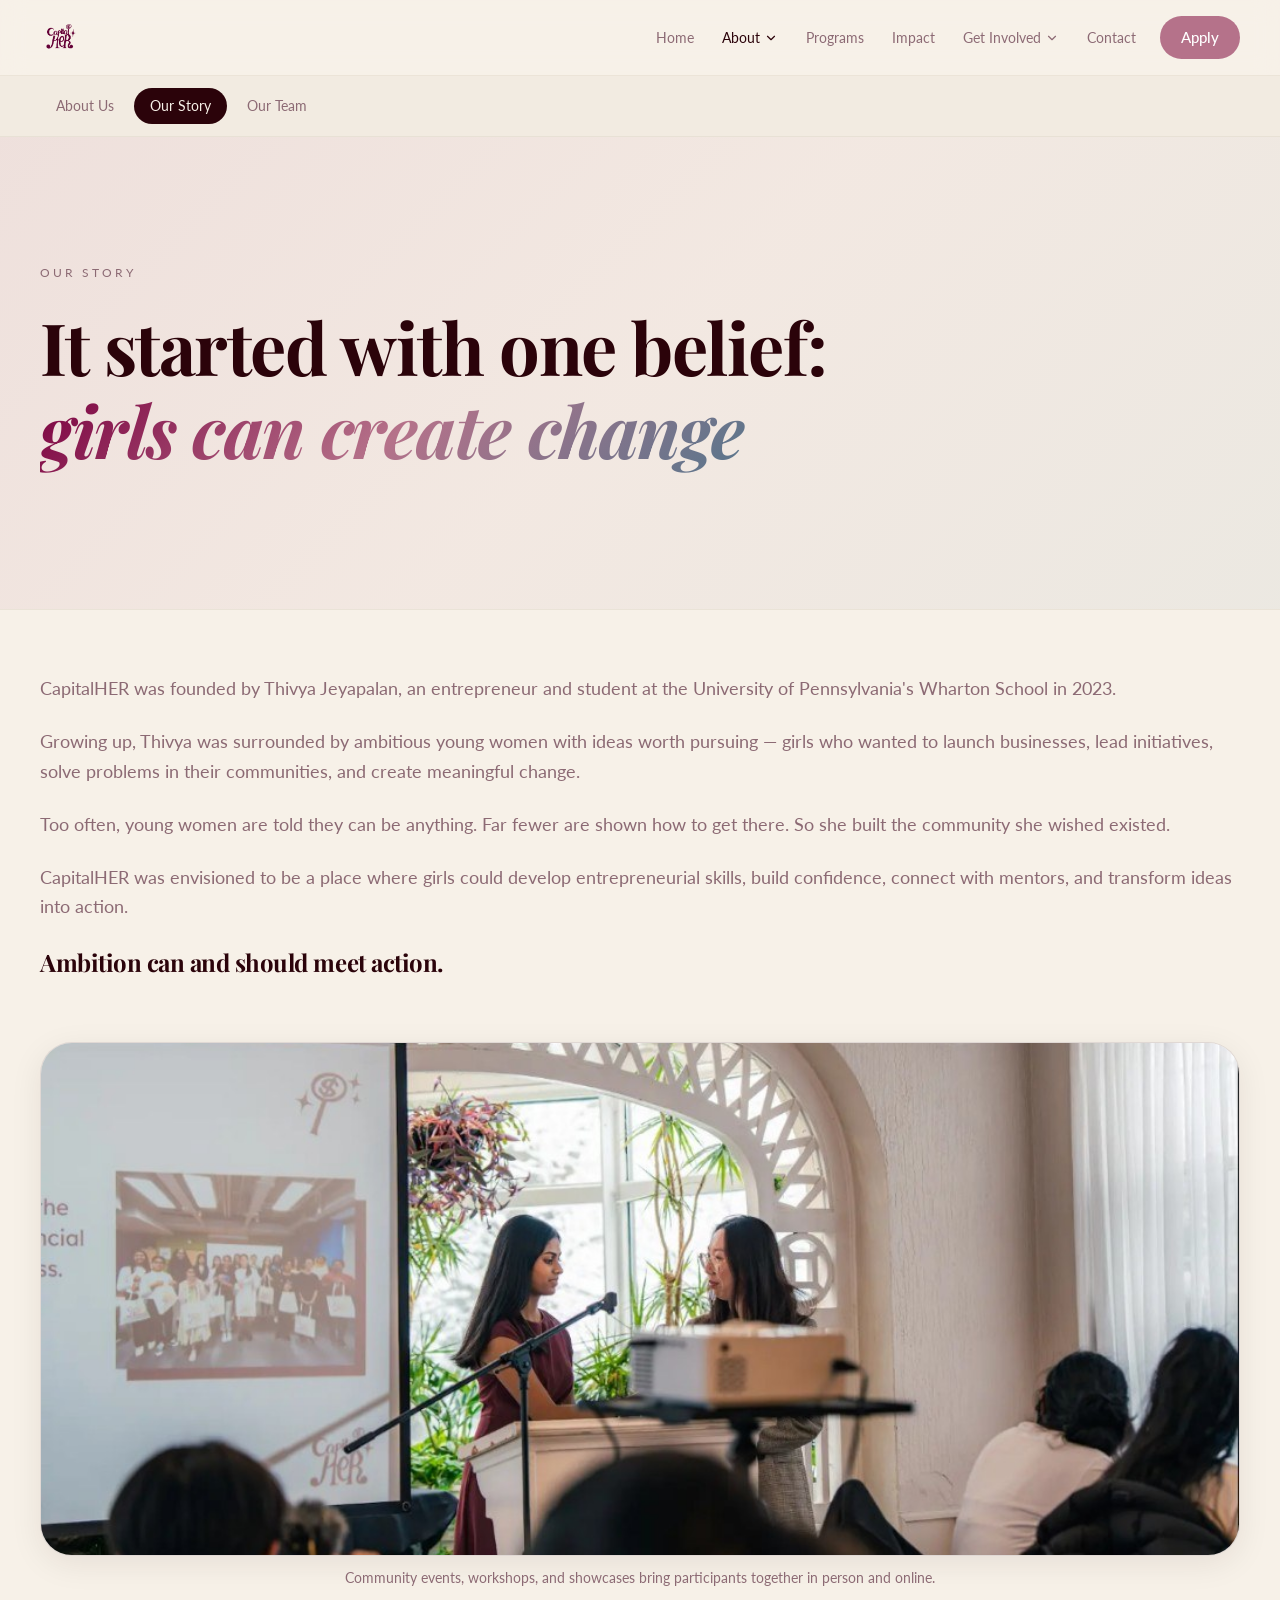
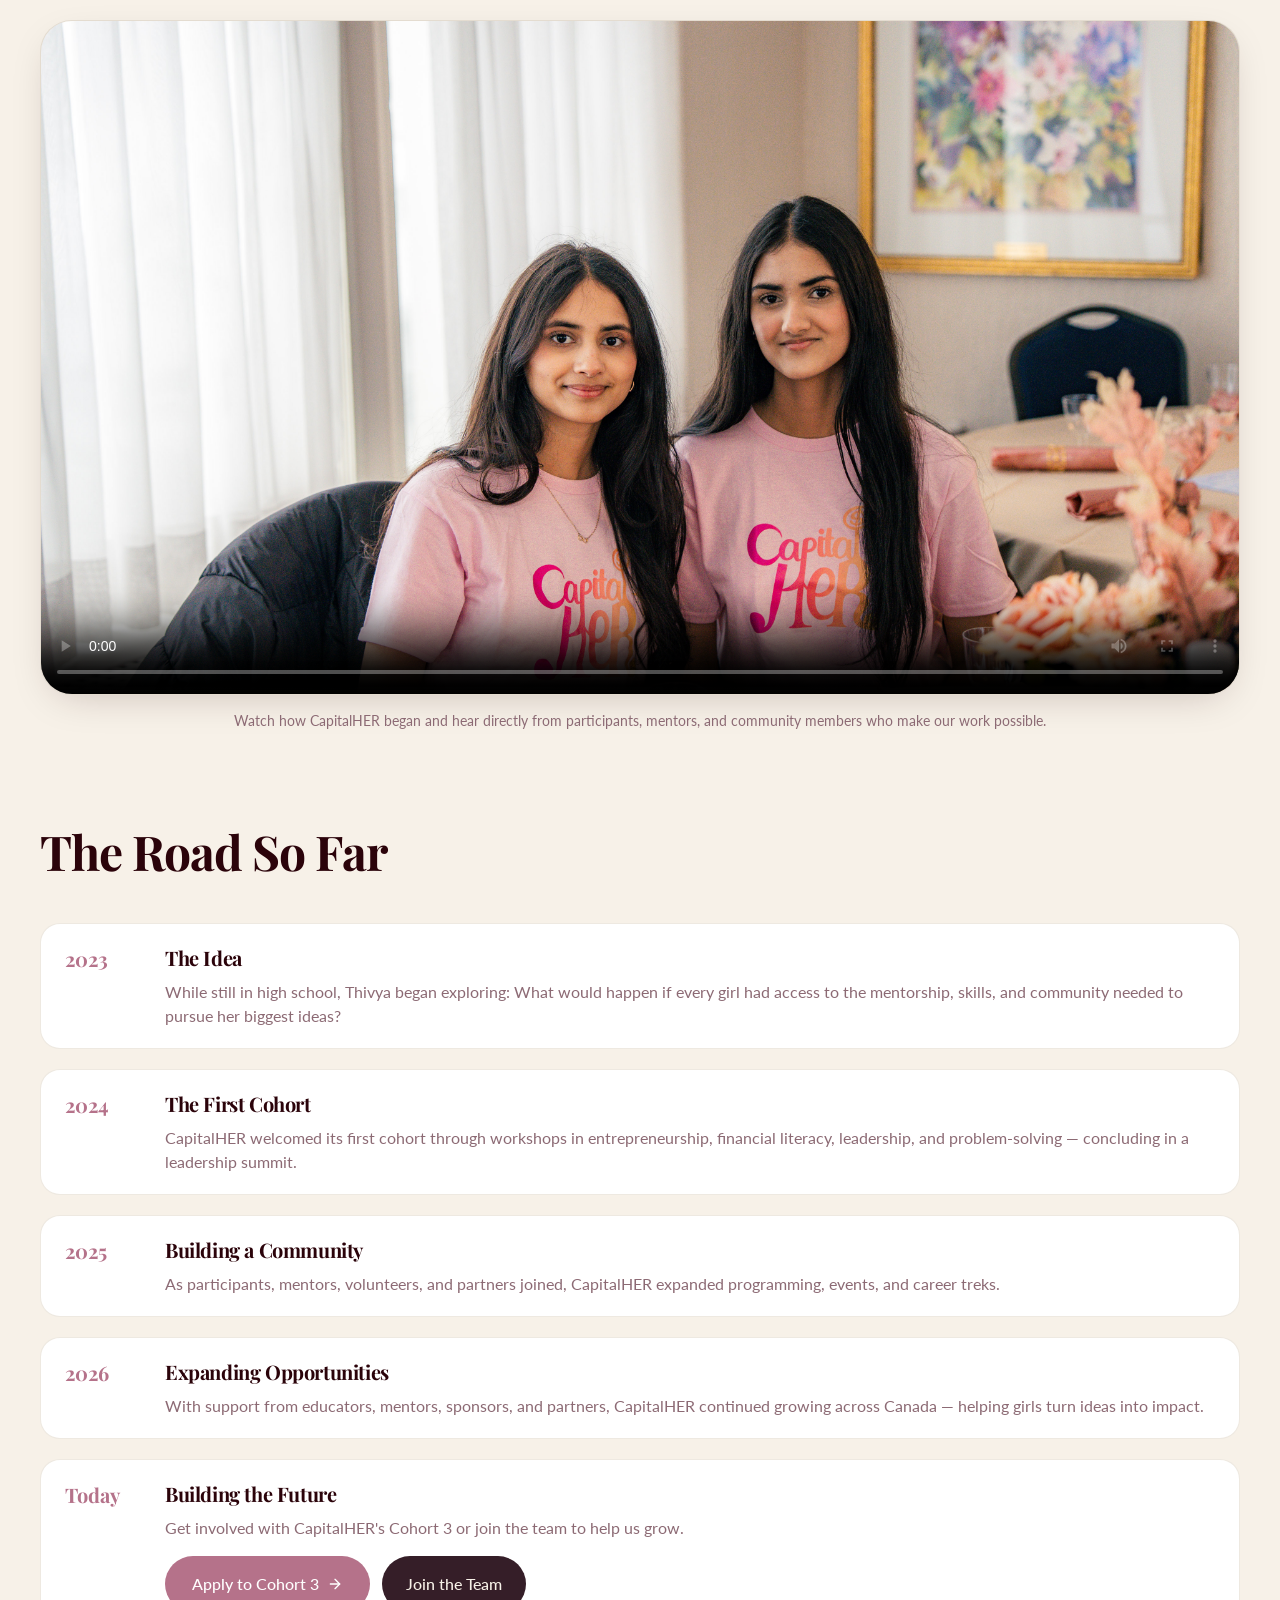
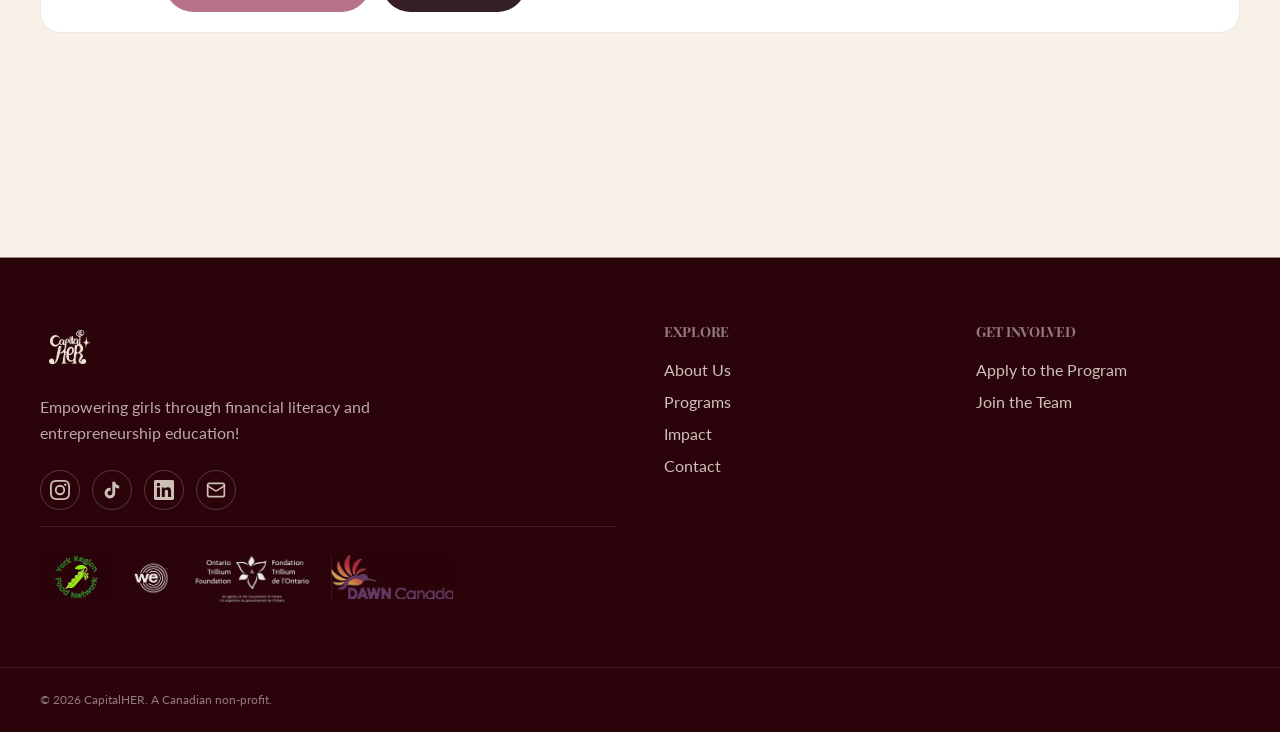
==== commit 7f3b1aab: "Replace repo with current CapitalHER website. Rebuild all pages from generate-site.mjs, add site.css" ====
--- a/about-story.html
+++ b/about-story.html
@@ -1,17 +1,153 @@
-<!DOCTYPE html><html lang="en">
-<head><meta charset="utf-8"/><meta name="viewport" content="width=device-width, initial-scale=1"/><link rel="preload" as="image" href="LogoBurgundy.png"/><link rel="preload" as="image" href="CapitalHER-48.jpg"/><link rel="preload" as="image" href="DSC00239 (1).JPG"/><link rel="preload" as="image" href="DSC00446.JPG"/><link rel="preload" as="image" href="DSC00458 (1).JPG"/><link rel="preload" as="image" href="CapitalHER-10.jpg"/><link rel="preload" as="image" href="LogoCream.png"/><link rel="stylesheet" href="assets/styles-BcEXsczJ.css" data-precedence="default"/><title>Our Story — CapitalHER</title><meta name="author" content="CapitalHER"/><meta property="og:title" content="CapitalHER — Empowering Girls in Canada"/><meta property="og:description" content="Financial literacy and entrepreneurship education for girls across Canada."/><meta property="og:type" content="website"/><meta name="twitter:card" content="summary"/><meta name="twitter:site" content="@Lovable"/><meta name="description" content="How CapitalHER started: a kitchen table, a spreadsheet, and a stubborn belief that girls deserve better."/></head><body><div class="min-h-screen flex flex-col"><header class="sticky top-0 z-50 backdrop-blur-md bg-background/75 border-b border-border/60"><div class="container-x flex items-center justify-between py-4"><a href="index.html" class="flex items-center gap-2 group"><img src="LogoBurgundy.png" alt="CapitalHER Logo" class="h-10 w-auto object-contain transition-transform group-hover:scale-105"/></a><nav class="hidden md:flex items-center gap-1 text-sm"><a class="px-3 py-2 transition-colors text-muted-foreground hover:text-foreground" href="index.html">Home</a><div class="relative group"><a class="inline-flex items-center gap-1 px-3 py-2 transition-colors text-foreground" href="about.html" data-status="active" aria-current="page">About<svg xmlns="http://www.w3.org/2000/svg" width="24" height="24" viewBox="0 0 24 24" fill="none" stroke="currentColor" stroke-width="2" stroke-linecap="round" stroke-linejoin="round" class="lucide lucide-chevron-down size-3.5 transition-transform group-hover:rotate-180" aria-hidden="true"><path d="m6 9 6 6 6-6"></path></svg></a><div class="invisible opacity-0 translate-y-1 group-hover:visible group-hover:opacity-100 group-hover:translate-y-0 transition-all absolute left-0 top-full pt-2 min-w-56"><div class="rounded-2xl border border-border/60 bg-popover shadow-card overflow-hidden p-1.5"><a class="block rounded-xl px-3 py-2 text-sm transition-colors text-muted-foreground hover:text-foreground hover:bg-muted/60" href="about.html">About Us</a><a class="block rounded-xl px-3 py-2 text-sm transition-colors bg-muted text-foreground" href="about-story.html" data-status="active" aria-current="page">Our Story</a><a class="block rounded-xl px-3 py-2 text-sm transition-colors text-muted-foreground hover:text-foreground hover:bg-muted/60" href="about-team.html">Our Team</a></div></div></div><a class="px-3 py-2 transition-colors text-muted-foreground hover:text-foreground" href="programs.html">Programs</a><a class="px-3 py-2 transition-colors text-muted-foreground hover:text-foreground" href="impact.html">Impact</a><div class="relative group"><a class="inline-flex items-center gap-1 px-3 py-2 transition-colors text-muted-foreground hover:text-foreground" href="get-involved.html">Get Involved<svg xmlns="http://www.w3.org/2000/svg" width="24" height="24" viewBox="0 0 24 24" fill="none" stroke="currentColor" stroke-width="2" stroke-linecap="round" stroke-linejoin="round" class="lucide lucide-chevron-down size-3.5 transition-transform group-hover:rotate-180" aria-hidden="true"><path d="m6 9 6 6 6-6"></path></svg></a><div class="invisible opacity-0 translate-y-1 group-hover:visible group-hover:opacity-100 group-hover:translate-y-0 transition-all absolute left-0 top-full pt-2 min-w-56"><div class="rounded-2xl border border-border/60 bg-popover shadow-card overflow-hidden p-1.5"><a class="block rounded-xl px-3 py-2 text-sm transition-colors text-muted-foreground hover:text-foreground hover:bg-muted/60" href="get-involved.html">Overview</a><a class="block rounded-xl px-3 py-2 text-sm transition-colors text-muted-foreground hover:text-foreground hover:bg-muted/60" href="get-involved-program.html">Apply to the Program</a><a class="block rounded-xl px-3 py-2 text-sm transition-colors text-muted-foreground hover:text-foreground hover:bg-muted/60" href="get-involved-team.html">Join the Team</a></div></div></div><a class="px-3 py-2 transition-colors text-muted-foreground hover:text-foreground" href="contact.html">Contact</a><a href="get-involved-program.html" class="ml-2 inline-flex items-center rounded-full bg-secondary text-secondary-foreground px-4 py-2 text-sm font-medium hover:bg-secondary/90 transition-all">Apply</a></nav>
-<nav id="mobile-nav" class="md:hidden hidden fixed inset-x-4 top-[4.5rem] z-50 flex flex-col gap-1 rounded-2xl border border-border/60 bg-popover p-3 shadow-card text-sm max-h-[calc(100vh-6rem)] overflow-y-auto" aria-label="Mobile navigation">
-  <a class="block rounded-xl px-3 py-2 text-muted-foreground hover:text-foreground hover:bg-muted/60" href="index.html">Home</a>
-  <a class="block rounded-xl px-3 py-2 text-muted-foreground hover:text-foreground hover:bg-muted/60" href="about.html">About Us</a>
-  <a class="block rounded-xl px-3 py-2 text-muted-foreground hover:text-foreground hover:bg-muted/60" href="about-story.html">Our Story</a>
-  <a class="block rounded-xl px-3 py-2 text-muted-foreground hover:text-foreground hover:bg-muted/60" href="about-team.html">Our Team</a>
-  <a class="block rounded-xl px-3 py-2 text-muted-foreground hover:text-foreground hover:bg-muted/60" href="programs.html">Programs</a>
-  <a class="block rounded-xl px-3 py-2 text-muted-foreground hover:text-foreground hover:bg-muted/60" href="impact.html">Impact</a>
-  <a class="block rounded-xl px-3 py-2 text-muted-foreground hover:text-foreground hover:bg-muted/60" href="get-involved.html">Get Involved</a>
-  <a class="block rounded-xl px-3 py-2 text-muted-foreground hover:text-foreground hover:bg-muted/60" href="get-involved-program.html">Apply to the Program</a>
-  <a class="block rounded-xl px-3 py-2 text-muted-foreground hover:text-foreground hover:bg-muted/60" href="get-involved-team.html">Join the Team</a>
-  <a class="block rounded-xl px-3 py-2 text-muted-foreground hover:text-foreground hover:bg-muted/60" href="contact.html">Contact</a>
-  <a class="block rounded-xl px-3 py-2 mt-1 text-center bg-secondary text-secondary-foreground font-medium" href="get-involved-program.html">Apply</a>
-</nav>
-<button id="mobile-menu-toggle" type="button" class="md:hidden rounded-full p-2 hover:bg-muted" aria-label="Toggle menu" aria-expanded="false"><svg xmlns="http://www.w3.org/2000/svg" width="24" height="24" viewBox="0 0 24 24" fill="none" stroke="currentColor" stroke-width="2" stroke-linecap="round" stroke-linejoin="round" class="lucide lucide-menu size-5" aria-hidden="true"><path d="M4 5h16"></path><path d="M4 12h16"></path><path d="M4 19h16"></path></svg></button></div></header><main class="flex-1"><!--$--><div class="border-b border-border/60 bg-muted/40"><div class="container-x flex gap-1 overflow-x-auto py-3"><a class="px-4 py-2 rounded-full text-sm whitespace-nowrap transition text-muted-foreground hover:text-foreground" href="about.html">About Us</a><a class="px-4 py-2 rounded-full text-sm whitespace-nowrap transition bg-foreground text-background" href="about-story.html" data-status="active" aria-current="page">Our Story</a><a class="px-4 py-2 rounded-full text-sm whitespace-nowrap transition text-muted-foreground hover:text-foreground" href="about-team.html">Our Team</a></div></div><section class="relative overflow-hidden border-b border-border/60"><div class="absolute inset-0 -z-10 opacity-[0.07]" style="background:var(--gradient-sunset)"></div><div class="absolute -top-32 -right-32 size-96 rounded-full bg-gradient-sunset opacity-20 blur-3xl -z-10"></div><div class="container-x py-24 md:py-32"><p class="text-xs uppercase tracking-[0.25em] text-muted-foreground mb-6">Our Story</p><h1 class="font-display text-5xl md:text-7xl leading-[1.05] max-w-4xl">It started with one question:<br/><span class="italic text-gradient">why didn&#x27;t anyone teach us this?</span></h1></div></section><section class="container-x py-20"><div class="max-w-3xl space-y-6 text-lg leading-relaxed text-muted-foreground"><div style="transition-delay:0ms" class="transition-all duration-700 ease-out will-change-transform opacity-100 translate-y-0 "><p>CapitalHER didn&#x27;t start with a strategic plan. It started with a Saturday morning, a borrowed living room, and three women who realized — somewhere between their first paycheque and their first investment account — that nobody had ever actually taught them what to do with money.</p></div><div style="transition-delay:100ms" class="transition-all duration-700 ease-out will-change-transform opacity-100 translate-y-0 "><p>We grew up smart. We grew up ambitious. We were told we could do anything. But the language of money — credit, equity, runway, taxes, the small print on a salary offer — had been kept in another room, behind a door we were never invited to open.</p></div><div style="transition-delay:200ms" class="transition-all duration-700 ease-out will-change-transform opacity-100 translate-y-0 "><p>So we built the room we wished we&#x27;d had. A place where girls aged 13 to 18 could learn the real stuff, in plain language, alongside women who&#x27;d already done the thing. What started as twelve girls is now a national program — but the question that started it all hasn&#x27;t changed. We&#x27;re still answering it, every cohort.</p></div></div></section><section class="container-x pb-24"><div style="transition-delay:0ms" class="transition-all duration-700 ease-out will-change-transform opacity-100 translate-y-0 "><h2 class="font-display text-3xl md:text-5xl mb-12 max-w-2xl">The road <span class="italic text-gradient">so far.</span></h2></div><ol class="relative max-w-5xl mx-auto space-y-10"><div style="transition-delay:0ms" class="transition-all duration-700 ease-out will-change-transform opacity-100 translate-y-0 "><li class="grid lg:grid-cols-12 gap-8 items-start"><div class="lg:col-span-5 order-2 lg:order-1"><div class="relative aspect-[4/3] rounded-[1.5rem] overflow-hidden border border-border/60 bg-muted shadow-card"><img src="CapitalHER-48.jpg" alt="The kitchen table" class="w-full h-full object-cover"/></div></div><div class="lg:col-span-7 order-1 lg:order-2"><div class="grid grid-cols-[5rem_1fr] gap-4 lg:gap-6"><div class="font-display text-3xl md:text-4xl text-gradient">2021</div><div class="border-l border-border pl-6 relative"><span class="absolute -left-1.5 top-2 size-3 rounded-full bg-gradient-sunset shadow-glow"></span><h3 class="font-display text-2xl md:text-3xl mb-2">The kitchen table</h3><p class="text-muted-foreground leading-relaxed">Three friends in Toronto noticed their younger sisters had never been taught how a credit card actually worked. They started a Saturday workshop in a borrowed living room. Twelve girls showed up. Most of them are still in the network today.</p></div></div></div></li></div><div style="transition-delay:80ms" class="transition-all duration-700 ease-out will-change-transform opacity-100 translate-y-0 "><li class="grid lg:grid-cols-12 gap-8 items-start"><div class="lg:col-span-5 order-2 lg:order-1"><div class="relative aspect-[4/3] rounded-[1.5rem] overflow-hidden border border-border/60 bg-muted shadow-card"><img src="DSC00239 (1).JPG" alt="First cohort" class="w-full h-full object-cover"/></div></div><div class="lg:col-span-7 order-1 lg:order-2"><div class="grid grid-cols-[5rem_1fr] gap-4 lg:gap-6"><div class="font-display text-3xl md:text-4xl text-gradient">2022</div><div class="border-l border-border pl-6 relative"><span class="absolute -left-1.5 top-2 size-3 rounded-full bg-gradient-sunset shadow-glow"></span><h3 class="font-display text-2xl md:text-3xl mb-2">First cohort</h3><p class="text-muted-foreground leading-relaxed">12 girls. One borrowed classroom. The first business plan got real funding from a local credit union — and the first alum became a paid intern at her own mentor&#x27;s company.</p></div></div></div></li></div><div style="transition-delay:160ms" class="transition-all duration-700 ease-out will-change-transform opacity-100 translate-y-0 "><li class="grid lg:grid-cols-12 gap-8 items-start"><div class="lg:col-span-5 order-2 lg:order-1"><div class="relative aspect-[4/3] rounded-[1.5rem] overflow-hidden border border-border/60 bg-muted shadow-card"><img src="DSC00446.JPG" alt="Going national" class="w-full h-full object-cover"/></div></div><div class="lg:col-span-7 order-1 lg:order-2"><div class="grid grid-cols-[5rem_1fr] gap-4 lg:gap-6"><div class="font-display text-3xl md:text-4xl text-gradient">2023</div><div class="border-l border-border pl-6 relative"><span class="absolute -left-1.5 top-2 size-3 rounded-full bg-gradient-sunset shadow-glow"></span><h3 class="font-display text-2xl md:text-3xl mb-2">Going national</h3><p class="text-muted-foreground leading-relaxed">Programs expanded to Vancouver, Calgary, and Montreal. The online accelerator opened to girls in rural communities, and our mentor list crossed 100 women across finance, tech, and the trades.</p></div></div></div></li></div><div style="transition-delay:240ms" class="transition-all duration-700 ease-out will-change-transform opacity-100 translate-y-0 "><li class="grid lg:grid-cols-12 gap-8 items-start"><div class="lg:col-span-5 order-2 lg:order-1"><div class="relative aspect-[4/3] rounded-[1.5rem] overflow-hidden border border-border/60 bg-muted shadow-card"><img src="DSC00458 (1).JPG" alt="1,000 girls served" class="w-full h-full object-cover"/></div></div><div class="lg:col-span-7 order-1 lg:order-2"><div class="grid grid-cols-[5rem_1fr] gap-4 lg:gap-6"><div class="font-display text-3xl md:text-4xl text-gradient">2024</div><div class="border-l border-border pl-6 relative"><span class="absolute -left-1.5 top-2 size-3 rounded-full bg-gradient-sunset shadow-glow"></span><h3 class="font-display text-2xl md:text-3xl mb-2">1,000 girls served</h3><p class="text-muted-foreground leading-relaxed">We crossed 1,000 alumni and launched our mentor network with 200+ women. Demo Day became a national event with women investors writing the first cheques.</p></div></div></div></li></div><div style="transition-delay:320ms" class="transition-all duration-700 ease-out will-change-transform opacity-100 translate-y-0 "><li class="grid lg:grid-cols-12 gap-8 items-start"><div class="lg:col-span-5 order-2 lg:order-1"><div class="relative aspect-[4/3] rounded-[1.5rem] overflow-hidden border border-border/60 bg-muted shadow-card"><img src="CapitalHER-10.jpg" alt="Building forever" class="w-full h-full object-cover"/></div></div><div class="lg:col-span-7 order-1 lg:order-2"><div class="grid grid-cols-[5rem_1fr] gap-4 lg:gap-6"><div class="font-display text-3xl md:text-4xl text-gradient">Today</div><div class="border-l border-border pl-6 relative"><span class="absolute -left-1.5 top-2 size-3 rounded-full bg-gradient-sunset shadow-glow"></span><h3 class="font-display text-2xl md:text-3xl mb-2">Building forever</h3><p class="text-muted-foreground leading-relaxed">A nationally recognized program, a growing fund, and a sisterhood that keeps showing up for each other — long after the 12 weeks end.</p></div></div></div></li></div></ol></section><!--/$--></main><footer class="mt-32 border-t border-border/60 bg-foreground text-background"><div class="container-x py-16 grid gap-12 md:grid-cols-4"><div class="md:col-span-2 space-y-4"><div class="flex items-center gap-2"><img src="LogoCream.png" alt="CapitalHER Logo" class="h-14 w-auto object-contain"/></div><p class="text-background/70 max-w-sm leading-relaxed">Empowering girls across Canada through financial literacy and entrepreneurship education.</p><div class="flex gap-3 pt-2"><a href="#" aria-label="Instagram" class="size-10 grid place-items-center rounded-full border border-background/20 hover:bg-gradient-sunset hover:border-transparent transition-all"><svg xmlns="http://www.w3.org/2000/svg" width="24" height="24" viewBox="0 0 24 24" fill="none" stroke="currentColor" stroke-width="2" stroke-linecap="round" stroke-linejoin="round" class="lucide lucide-instagram size-4" aria-hidden="true"><rect width="20" height="20" x="2" y="2" rx="5" ry="5"></rect><path d="M16 11.37A4 4 0 1 1 12.63 8 4 4 0 0 1 16 11.37z"></path><line x1="17.5" x2="17.51" y1="6.5" y2="6.5"></line></svg></a><a href="#" aria-label="LinkedIn" class="size-10 grid place-items-center rounded-full border border-background/20 hover:bg-gradient-sunset hover:border-transparent transition-all"><svg xmlns="http://www.w3.org/2000/svg" width="24" height="24" viewBox="0 0 24 24" fill="none" stroke="currentColor" stroke-width="2" stroke-linecap="round" stroke-linejoin="round" class="lucide lucide-linkedin size-4" aria-hidden="true"><path d="M16 8a6 6 0 0 1 6 6v7h-4v-7a2 2 0 0 0-2-2 2 2 0 0 0-2 2v7h-4v-7a6 6 0 0 1 6-6z"></path><rect width="4" height="12" x="2" y="9"></rect><circle cx="4" cy="4" r="2"></circle></svg></a><a href="mailto:hello@capitalher.ca" aria-label="Email" class="size-10 grid place-items-center rounded-full border border-background/20 hover:bg-gradient-sunset hover:border-transparent transition-all"><svg xmlns="http://www.w3.org/2000/svg" width="24" height="24" viewBox="0 0 24 24" fill="none" stroke="currentColor" stroke-width="2" stroke-linecap="round" stroke-linejoin="round" class="lucide lucide-mail size-4" aria-hidden="true"><path d="m22 7-8.991 5.727a2 2 0 0 1-2.009 0L2 7"></path><rect x="2" y="4" width="20" height="16" rx="2"></rect></svg></a></div></div><div><h4 class="text-sm uppercase tracking-widest text-background/50 mb-4 font-sans font-medium">Explore</h4><ul class="space-y-2 text-background/80"><li><a class="hover:text-background active" href="about.html" data-status="active" aria-current="page">About Us</a></li><li><a href="programs.html" class="hover:text-background">Programs</a></li><li><a href="impact.html" class="hover:text-background">Impact</a></li><li><a href="contact.html" class="hover:text-background">Contact</a></li></ul></div><div><h4 class="text-sm uppercase tracking-widest text-background/50 mb-4 font-sans font-medium">Get Involved</h4><ul class="space-y-2 text-background/80"><li><a href="get-involved-program.html" class="hover:text-background">Apply to the Program</a></li><li><a href="get-involved-team.html" class="hover:text-background">Join the Team</a></li><li><a href="get-involved.html" class="hover:text-background">Business Plan Review</a></li></ul></div></div><div class="border-t border-background/10"><div class="container-x py-6 flex flex-col md:flex-row items-center justify-between gap-2 text-xs text-background/50"><p>© <!-- -->2026<!-- --> CapitalHER. A Canadian non-profit.</p><p>Made with care across Canada.</p></div></div></footer></div>  <script src="script.js"></script>
-</body></html>+<!DOCTYPE html>
+<html lang="en">
+<head>
+  <meta charset="utf-8" />
+  <meta name="viewport" content="width=device-width, initial-scale=1" />
+  <link rel="stylesheet" href="assets/styles-BcEXsczJ.css" />
+  <link rel="stylesheet" href="assets/site.css" />
+  <title>Our Story — CapitalHER</title>
+  <meta name="description" content="How CapitalHER began and grew into a national community for ambitious girls." />
+</head>
+<body>
+<div class="min-h-screen flex flex-col">
+<header class="site-header sticky top-0 z-50 backdrop-blur-md bg-background/75 border-b border-border/60">
+  <div class="container-x flex items-center justify-between py-4">
+    <a class="flex items-center gap-2 group" href="index.html">
+      <img src="LogoBurgundy.png" alt="CapitalHER Logo" class="h-10 w-auto object-contain transition-transform group-hover:scale-105" />
+    </a>
+    <nav class="hidden md:flex items-center gap-1 text-sm">
+      <a class="px-3 py-2 transition-colors text-muted-foreground hover:text-foreground" href="index.html">Home</a>
+      <div class="relative group">
+        <a class="inline-flex items-center gap-1 px-3 py-2 transition-colors text-foreground" href="about.html">About <svg xmlns="http://www.w3.org/2000/svg" width="24" height="24" viewBox="0 0 24 24" fill="none" stroke="currentColor" stroke-width="2" stroke-linecap="round" stroke-linejoin="round" class="size-3.5 transition-transform group-hover:rotate-180" aria-hidden="true"><path d="m6 9 6 6 6-6"></path></svg></a>
+        <div class="invisible opacity-0 translate-y-1 group-hover:visible group-hover:opacity-100 group-hover:translate-y-0 transition-all absolute left-0 top-full pt-2 min-w-56">
+          <div class="rounded-2xl border border-border/60 bg-popover shadow-card overflow-hidden p-1.5">
+            <a class="block rounded-xl px-3 py-2 text-sm text-muted-foreground hover:text-foreground hover:bg-muted/60" href="about.html">About Us</a>
+            <a class="block rounded-xl px-3 py-2 text-sm text-muted-foreground hover:text-foreground hover:bg-muted/60" href="about-story.html">Our Story</a>
+            <a class="block rounded-xl px-3 py-2 text-sm text-muted-foreground hover:text-foreground hover:bg-muted/60" href="about-team.html">Our Team</a>
+          </div>
+        </div>
+      </div>
+      <a class="px-3 py-2 transition-colors text-muted-foreground hover:text-foreground" href="programs.html">Programs</a>
+      <a class="px-3 py-2 transition-colors text-muted-foreground hover:text-foreground" href="impact.html">Impact</a>
+      <div class="relative group">
+        <a class="inline-flex items-center gap-1 px-3 py-2 transition-colors text-muted-foreground hover:text-foreground" href="get-involved-program.html">Get Involved <svg xmlns="http://www.w3.org/2000/svg" width="24" height="24" viewBox="0 0 24 24" fill="none" stroke="currentColor" stroke-width="2" stroke-linecap="round" stroke-linejoin="round" class="size-3.5 transition-transform group-hover:rotate-180" aria-hidden="true"><path d="m6 9 6 6 6-6"></path></svg></a>
+        <div class="invisible opacity-0 translate-y-1 group-hover:visible group-hover:opacity-100 group-hover:translate-y-0 transition-all absolute left-0 top-full pt-2 min-w-56">
+          <div class="rounded-2xl border border-border/60 bg-popover shadow-card overflow-hidden p-1.5">
+            <a class="block rounded-xl px-3 py-2 text-sm text-muted-foreground hover:text-foreground hover:bg-muted/60" href="get-involved-program.html">Apply to the Program</a>
+            <a class="block rounded-xl px-3 py-2 text-sm text-muted-foreground hover:text-foreground hover:bg-muted/60" href="get-involved-team.html">Join the Team</a>
+          </div>
+        </div>
+      </div>
+      <a class="px-3 py-2 transition-colors text-muted-foreground hover:text-foreground" href="contact.html">Contact</a>
+      <a href="https://docs.google.com/forms/d/e/1FAIpQLSd05Qeqg9gSUNQsjSdl7lFkYlrqMrm3-Okaku0NjvJ37YdCRg/viewform?usp=sharing" target="_blank" rel="noopener noreferrer" class="ml-2 btn-magenta btn-magenta-sm">Apply</a>
+    </nav>
+    <button id="mobile-menu-toggle" type="button" class="md:hidden rounded-full p-2 hover:bg-muted" aria-label="Toggle menu" aria-expanded="false"><svg xmlns="http://www.w3.org/2000/svg" width="24" height="24" viewBox="0 0 24 24" fill="none" stroke="currentColor" stroke-width="2" stroke-linecap="round" stroke-linejoin="round" class="size-5" aria-hidden="true"><path d="M4 5h16"></path><path d="M4 12h16"></path><path d="M4 19h16"></path></svg></button>
+  </div>
+  <nav id="mobile-nav" class="mobile-nav-panel md:hidden hidden" aria-label="Mobile navigation">
+    <a class="block rounded-xl px-3 py-2.5 text-muted-foreground hover:bg-muted/60" href="index.html">Home</a>
+    <a class="block rounded-xl px-3 py-2.5 text-muted-foreground hover:bg-muted/60" href="about.html">About Us</a>
+    <a class="block rounded-xl px-3 py-2.5 text-muted-foreground hover:bg-muted/60" href="about-story.html">Our Story</a>
+    <a class="block rounded-xl px-3 py-2.5 text-muted-foreground hover:bg-muted/60" href="about-team.html">Our Team</a>
+    <a class="block rounded-xl px-3 py-2.5 text-muted-foreground hover:bg-muted/60" href="programs.html">Programs</a>
+    <a class="block rounded-xl px-3 py-2.5 text-muted-foreground hover:bg-muted/60" href="impact.html">Impact</a>
+    <a class="block rounded-xl px-3 py-2.5 text-muted-foreground hover:bg-muted/60" href="get-involved-program.html">Apply to the Program</a>
+    <a class="block rounded-xl px-3 py-2.5 text-muted-foreground hover:bg-muted/60" href="get-involved-team.html">Join the Team</a>
+    <a class="block rounded-xl px-3 py-2.5 text-muted-foreground hover:bg-muted/60" href="contact.html">Contact</a>
+    <a class="block rounded-xl px-3 py-2.5 mt-1 text-center btn-magenta btn-magenta-sm justify-center" href="https://docs.google.com/forms/d/e/1FAIpQLSd05Qeqg9gSUNQsjSdl7lFkYlrqMrm3-Okaku0NjvJ37YdCRg/viewform?usp=sharing" target="_blank" rel="noopener">Apply</a>
+  </nav>
+</header>
+<main class="flex-1">
+<div class="border-b border-border/60 bg-muted/40"><div class="container-x flex gap-1 overflow-x-auto py-3"><a class="px-4 py-2 rounded-full text-sm whitespace-nowrap transition text-muted-foreground hover:text-foreground" href="about.html">About Us</a><a class="px-4 py-2 rounded-full text-sm whitespace-nowrap transition bg-foreground text-background" href="about-story.html">Our Story</a><a class="px-4 py-2 rounded-full text-sm whitespace-nowrap transition text-muted-foreground hover:text-foreground" href="about-team.html">Our Team</a></div></div>
+<section class="relative border-b border-border/60" style="overflow-x:hidden;overflow-y:visible">
+  <div class="absolute inset-0 -z-10 opacity-[0.07]" style="background:var(--gradient-sunset)"></div>
+  <div class="container-x py-24 md:py-32">
+    <p class="text-xs uppercase tracking-[0.25em] text-muted-foreground mb-6">Our Story</p>
+    <h1 class="font-display text-5xl md:text-7xl max-w-4xl page-hero-title" style="line-height:1.15">It started with one belief: <span class="italic text-gradient">girls can create change</span></h1>
+    
+  </div>
+</section>
+
+<section class="container-x py-16 max-w-3xl space-y-6 text-lg text-muted-foreground leading-relaxed">
+  <p>CapitalHER was founded by Thivya Jeyapalan, an entrepreneur and student at the University of Pennsylvania's Wharton School in 2023.</p>
+  <p>Growing up, Thivya was surrounded by ambitious young women with ideas worth pursuing — girls who wanted to launch businesses, lead initiatives, solve problems in their communities, and create meaningful change.</p>
+  <p>Too often, young women are told they can be anything. Far fewer are shown how to get there. So she built the community she wished existed.</p>
+  <p>CapitalHER was envisioned to be a place where girls could develop entrepreneurial skills, build confidence, connect with mentors, and transform ideas into action.</p>
+  <p class="font-display text-2xl text-foreground">Ambition can and should meet action.</p>
+</section>
+
+<section class="container-x" style="padding-bottom:2rem">
+  <div style="border-radius:2rem;overflow:hidden;border:1px solid rgba(43,3,10,0.1);box-shadow:0 8px 32px rgba(43,3,10,0.08);aspect-ratio:21/9;background:#f5f0eb">
+    <img src="assets/gallery/community-event.jpg" alt="CapitalHER community presentation" style="width:100%;height:100%;object-fit:cover;display:block" loading="lazy" />
+  </div>
+  <p class="text-sm text-muted-foreground mt-3 text-center">Community events, workshops, and showcases bring participants together in person and online.</p>
+</section>
+
+<section class="container-x pb-16">
+  <div class="rounded-[2rem] overflow-hidden border border-border/60 shadow-card aspect-video bg-muted">
+    <video class="w-full h-full object-cover" src="captialherinterview.mp4" poster="CapitalHER-10.jpg" controls playsinline preload="metadata"></video>
+  </div>
+  <p class="text-sm text-muted-foreground mt-4 text-center">Watch how CapitalHER began and hear directly from participants, mentors, and community members who make our work possible.</p>
+</section>
+
+<section class="container-x py-24">
+  <h2 class="font-display text-4xl md:text-5xl mb-12">The Road So Far</h2>
+  <div class="timeline">
+    <div class="timeline-item"><div class="year">2023</div><div><h3 class="font-display text-xl mb-2">The Idea</h3><p class="text-muted-foreground">While still in high school, Thivya began exploring: What would happen if every girl had access to the mentorship, skills, and community needed to pursue her biggest ideas?</p></div></div>
+    <div class="timeline-item"><div class="year">2024</div><div><h3 class="font-display text-xl mb-2">The First Cohort</h3><p class="text-muted-foreground">CapitalHER welcomed its first cohort through workshops in entrepreneurship, financial literacy, leadership, and problem-solving — concluding in a leadership summit.</p></div></div>
+    <div class="timeline-item"><div class="year">2025</div><div><h3 class="font-display text-xl mb-2">Building a Community</h3><p class="text-muted-foreground">As participants, mentors, volunteers, and partners joined, CapitalHER expanded programming, events, and career treks.</p></div></div>
+    <div class="timeline-item"><div class="year">2026</div><div><h3 class="font-display text-xl mb-2">Expanding Opportunities</h3><p class="text-muted-foreground">With support from educators, mentors, sponsors, and partners, CapitalHER continued growing across Canada — helping girls turn ideas into impact.</p></div></div>
+    <div class="timeline-item"><div class="year">Today</div><div><h3 class="font-display text-xl mb-2">Building the Future</h3><p class="text-muted-foreground mb-4">Get involved with CapitalHER's Cohort 3 or join the team to help us grow.</p>
+      <div class="flex flex-wrap gap-3">
+        <a href="https://docs.google.com/forms/d/e/1FAIpQLSd05Qeqg9gSUNQsjSdl7lFkYlrqMrm3-Okaku0NjvJ37YdCRg/viewform?usp=sharing" target="_blank" rel="noopener" class="btn-magenta">Apply to Cohort 3 <svg xmlns="http://www.w3.org/2000/svg" width="24" height="24" viewBox="0 0 24 24" fill="none" stroke="currentColor" stroke-width="2" stroke-linecap="round" stroke-linejoin="round" class="size-4" aria-hidden="true"><path d="M5 12h14"></path><path d="m12 5 7 7-7 7"></path></svg></a>
+        <a href="get-involved-team.html" class="btn-plum">Join the Team</a>
+      </div>
+    </div></div>
+  </div>
+</section>
+</main>
+<footer class="mt-32 border-t border-border/60 bg-foreground text-background">
+  <div class="container-x py-16 grid gap-12 md:grid-cols-4">
+    <div class="md:col-span-2 space-y-4">
+      <img src="LogoCream.png" alt="CapitalHER Logo" class="h-14 w-auto object-contain" />
+      <p class="text-background/70 max-w-sm leading-relaxed">Empowering girls through financial literacy and entrepreneurship education!</p>
+      <div class="flex gap-3 pt-2" style="display:flex;gap:0.75rem;padding-top:0.5rem">
+        <a href="https://www.instagram.com/itscapitalher/" target="_blank" rel="noopener noreferrer" aria-label="Instagram" class="footer-social-link" style="display:grid;place-items:center;width:2.5rem;height:2.5rem;border-radius:9999px;border:1px solid rgba(227,219,206,0.25);color:rgba(227,219,206,0.88);transition:color .2s,border-color .2s,background .2s"><svg xmlns="http://www.w3.org/2000/svg" width="20" height="20" viewBox="0 0 24 24" fill="currentColor" aria-hidden="true"><path d="M12 2.163c3.204 0 3.584.012 4.85.07 3.252.148 4.771 1.691 4.919 4.919.058 1.265.069 1.645.069 4.849 0 3.205-.012 3.584-.069 4.849-.149 3.225-1.664 4.771-4.919 4.919-1.266.058-1.644.07-4.85.07-3.204 0-3.584-.012-4.849-.07-3.26-.149-4.771-1.699-4.919-4.92-.058-1.265-.07-1.644-.07-4.849 0-3.204.013-3.583.07-4.849.149-3.227 1.664-4.771 4.919-4.919 1.266-.057 1.645-.069 4.849-.069zM12 0C8.741 0 8.333.014 7.053.072 2.695.272.273 2.69.073 7.052.014 8.333 0 8.741 0 12c0 3.259.014 3.668.072 4.948.2 4.358 2.618 6.78 6.98 6.98C8.333 23.986 8.741 24 12 24c3.259 0 3.668-.014 4.948-.072 4.354-.2 6.782-2.618 6.979-6.98.059-1.28.073-1.689.073-4.948 0-3.259-.014-3.667-.072-4.947-.196-4.354-2.617-6.78-6.979-6.98C15.668.014 15.259 0 12 0zm0 5.838a6.162 6.162 0 1 0 0 12.324 6.162 6.162 0 0 0 0-12.324zM12 16a4 4 0 1 1 0-8 4 4 0 0 1 0 8zm6.406-11.845a1.44 1.44 0 1 0 0 2.881 1.44 1.44 0 0 0 0-2.881z"/></svg></a>
+        <a href="https://www.tiktok.com/@itscapitalher" target="_blank" rel="noopener noreferrer" aria-label="TikTok" class="footer-social-link" style="display:grid;place-items:center;width:2.5rem;height:2.5rem;border-radius:9999px;border:1px solid rgba(227,219,206,0.25);color:rgba(227,219,206,0.88);transition:color .2s,border-color .2s,background .2s"><svg xmlns="http://www.w3.org/2000/svg" width="20" height="20" viewBox="0 0 24 24" fill="currentColor" aria-hidden="true"><path d="M19.59 6.69a4.83 4.83 0 0 1-3.77-4.25V2h-3.45v13.67a2.89 2.89 0 0 1-5.2 1.74 2.89 2.89 0 0 1 2.31-4.64 2.93 2.93 0 0 1 .88.13V9.4a6.84 6.84 0 0 0-1-.05A6.33 6.33 0 0 0 5 20.1a6.34 6.34 0 0 0 10.86-4.43v-7a8.16 8.16 0 0 0 4.77 1.52v-3.4a4.85 4.85 0 0 1-1-.1z"/></svg></a>
+        <a href="https://www.linkedin.com/company/capitalher/" target="_blank" rel="noopener noreferrer" aria-label="LinkedIn" class="footer-social-link" style="display:grid;place-items:center;width:2.5rem;height:2.5rem;border-radius:9999px;border:1px solid rgba(227,219,206,0.25);color:rgba(227,219,206,0.88);transition:color .2s,border-color .2s,background .2s"><svg xmlns="http://www.w3.org/2000/svg" width="20" height="20" viewBox="0 0 24 24" fill="currentColor" aria-hidden="true"><path d="M20.447 20.452h-3.554v-5.569c0-1.328-.027-3.037-1.852-3.037-1.853 0-2.136 1.445-2.136 2.939v5.667H9.351V9h3.414v1.561h.046c.477-.9 1.637-1.85 3.37-1.85 3.601 0 4.267 2.37 4.267 5.455v6.286zM5.337 7.433a2.062 2.062 0 0 1-2.063-2.065 2.064 2.064 0 1 1 2.063 2.065zm1.782 13.019H3.555V9h3.564v11.452zM22.225 0H1.771C.792 0 0 .774 0 1.729v20.542C0 23.227.792 24 1.771 24h20.451C23.2 24 24 23.227 24 22.271V1.729C24 .774 23.2 0 22.222 0h.003z"/></svg></a>
+        <a href="mailto:hello@capitalher.ca" aria-label="Email" class="footer-social-link" style="display:grid;place-items:center;width:2.5rem;height:2.5rem;border-radius:9999px;border:1px solid rgba(227,219,206,0.25);color:rgba(227,219,206,0.88);transition:color .2s,border-color .2s,background .2s"><svg xmlns="http://www.w3.org/2000/svg" width="20" height="20" viewBox="0 0 24 24" fill="none" stroke="currentColor" stroke-width="2" stroke-linecap="round" stroke-linejoin="round" aria-hidden="true"><rect width="20" height="16" x="2" y="4" rx="2"></rect><path d="m22 7-8.97 5.7a1.94 1.94 0 0 1-2.06 0L2 7"></path></svg></a>
+      </div>
+
+      <div class="footer-partners" style="border-top:1px solid rgba(227,219,206,0.12);padding-top:1.5rem;margin-top:1rem;display:flex;flex-wrap:wrap;align-items:center;gap:1.25rem">
+        <img src="assets/partners/york-region-food-network.png" alt="York Region Food Network" style="height:3rem;width:auto;max-width:11rem;object-fit:contain;opacity:0.92" />
+        <img src="assets/partners/we.png" alt="WE" style="height:3rem;width:auto;max-width:11rem;object-fit:contain;opacity:0.92;height:2.25rem;max-width:4rem" />
+        <img src="assets/partners/ontario-trillium-foundation.png" alt="Ontario Trillium Foundation — An agency of the Government of Ontario" style="height:3rem;width:auto;max-width:11rem;object-fit:contain;opacity:0.92;height:3.25rem;max-width:16rem" />
+        <img src="assets/partners/dawn-canada.png" alt="DAWN Canada" style="height:3rem;width:auto;max-width:11rem;object-fit:contain;opacity:0.92;height:2.75rem;max-width:9rem" />
+      </div>
+    </div>
+    <div>
+      <h4 class="text-sm uppercase tracking-widest text-background/50 mb-4 font-medium">Explore</h4>
+      <ul class="space-y-2 text-background/80">
+        <li><a href="about.html" class="hover:text-background">About Us</a></li>
+        <li><a href="programs.html" class="hover:text-background">Programs</a></li>
+        <li><a href="impact.html" class="hover:text-background">Impact</a></li>
+        <li><a href="contact.html" class="hover:text-background">Contact</a></li>
+      </ul>
+    </div>
+    <div>
+      <h4 class="text-sm uppercase tracking-widest text-background/50 mb-4 font-medium">Get Involved</h4>
+      <ul class="space-y-2 text-background/80">
+        <li><a href="https://docs.google.com/forms/d/e/1FAIpQLSd05Qeqg9gSUNQsjSdl7lFkYlrqMrm3-Okaku0NjvJ37YdCRg/viewform?usp=sharing" target="_blank" rel="noopener" class="hover:text-background">Apply to the Program</a></li>
+        <li><a href="get-involved-team.html" class="hover:text-background">Join the Team</a></li>
+      </ul>
+    </div>
+  </div>
+  <div class="border-t border-background/10">
+    <div class="container-x py-6 text-center md:text-left text-xs text-background/50">
+      <p>© 2026 CapitalHER. A Canadian non-profit.</p>
+    </div>
+  </div>
+</footer>
+</div>
+<script src="script.js"></script>
+</body>
+</html>
--- a/assets/site.css
+++ b/assets/site.css
@@ -0,0 +1,854 @@
+@import url('https://fonts.googleapis.com/css2?family=Lato:ital,wght@0,300;0,400;0,700;1,400&family=Playfair+Display:ital,wght@0,700;1,700&display=swap');
+
+/* Typography: Playfair Display Bold titles, Lato body */
+body {
+  font-family: 'Lato', sans-serif;
+}
+
+h1,
+h2,
+h3,
+h4,
+.font-display,
+.font-subheading {
+  font-family: 'Playfair Display', serif !important;
+  font-weight: 700 !important;
+  letter-spacing: -0.02em;
+}
+
+.font-subheading {
+  letter-spacing: 0.02em;
+}
+
+/* Buttons */
+.btn-magenta {
+  display: inline-flex;
+  align-items: center;
+  gap: 0.5rem;
+  border-radius: 999px;
+  padding: 0.9375rem 1.625rem;
+  font-weight: 500;
+  font-size: 1rem;
+  background: var(--magenta);
+  color: #fff;
+  border: 1px solid transparent;
+  transition: background 0.2s ease, transform 0.2s ease;
+}
+
+.btn-magenta:hover {
+  background: var(--ember);
+  transform: translateY(-1px);
+}
+
+.btn-magenta-sm {
+  padding: 0.625rem 1.25rem;
+  font-size: 0.9375rem;
+}
+
+.btn-magenta-lg {
+  padding: 1.0625rem 1.875rem;
+  font-size: 1.0625rem;
+}
+
+/* Home hero — dimmed video + overlay for readable headline */
+.home-hero-video {
+  z-index: 0;
+  filter: brightness(0.58) saturate(0.85);
+}
+
+.home-hero-title {
+  text-shadow: 0 2px 32px rgba(0, 0, 0, 0.55), 0 1px 10px rgba(0, 0, 0, 0.45);
+  line-height: 1.15;
+  overflow: visible;
+}
+
+.home-hero-title .text-gradient {
+  display: inline-block;
+  padding-right: 0.06em;
+  padding-bottom: 0.14em;
+  margin-bottom: -0.05em;
+  background: linear-gradient(135deg, #ffffff 0%, #f8d4e0 50%, #ffb8d0 100%);
+  -webkit-background-clip: text;
+  background-clip: text;
+  color: transparent;
+}
+
+.mobile-nav-panel {
+  position: fixed;
+  left: 1rem;
+  right: 1rem;
+  top: calc(4.75rem + env(safe-area-inset-top, 0px));
+  z-index: 200;
+  display: flex;
+  flex-direction: column;
+  gap: 0.25rem;
+  max-height: calc(100dvh - 5.5rem - env(safe-area-inset-bottom, 0px));
+  overflow-y: auto;
+  overscroll-behavior: contain;
+  -webkit-overflow-scrolling: touch;
+  padding: 0.75rem;
+  border-radius: 1rem;
+  border: 1px solid color-mix(in oklab, var(--border) 60%, transparent);
+  background: var(--popover);
+  box-shadow: var(--shadow-card);
+  font-size: 0.875rem;
+}
+
+.mobile-nav-panel.hidden {
+  display: none;
+}
+
+body.mobile-nav-open {
+  overflow: hidden;
+}
+
+.site-header {
+  overflow: visible;
+}
+
+.page-hero-title {
+  line-height: 1.15;
+  overflow: visible;
+  padding-bottom: 0.05em;
+}
+
+.page-hero-title .text-gradient {
+  display: inline-block;
+  padding-right: 0.08em;
+  padding-bottom: 0.14em;
+  margin-bottom: -0.05em;
+}
+
+.font-subheading .text-gradient {
+  display: inline-block;
+  padding-right: 0.06em;
+  padding-bottom: 0.12em;
+  margin-bottom: -0.04em;
+}
+
+.btn-hero-outline {
+  display: inline-flex;
+  align-items: center;
+  gap: 0.5rem;
+  border-radius: 999px;
+  padding: 0.875rem 1.5rem;
+  font-weight: 500;
+  border: 1px solid color-mix(in oklab, var(--background) 40%, transparent);
+  color: var(--background);
+  transition: all 0.2s ease;
+}
+
+.btn-hero-outline:hover {
+  background: var(--magenta);
+  color: #fff;
+  border-color: transparent;
+}
+
+.btn-cta-outline {
+  display: inline-flex;
+  align-items: center;
+  gap: 0.5rem;
+  border-radius: 999px;
+  padding: 0.875rem 1.5rem;
+  font-weight: 500;
+  border: 1px solid color-mix(in oklab, var(--background) 30%, transparent);
+  color: var(--background);
+  transition: all 0.2s ease;
+}
+
+.btn-cta-outline:hover {
+  background: var(--amber);
+  color: var(--ink);
+  border-color: transparent;
+}
+
+.btn-plum {
+  display: inline-flex;
+  align-items: center;
+  gap: 0.5rem;
+  border-radius: 999px;
+  padding: 0.875rem 1.5rem;
+  font-weight: 500;
+  background: var(--plum);
+  color: var(--cream);
+  transition: background 0.2s ease;
+}
+
+.btn-plum:hover {
+  background: var(--ember);
+}
+
+.btn-outline {
+  display: inline-flex;
+  align-items: center;
+  gap: 0.35rem;
+  border-radius: 999px;
+  padding: 0.625rem 1.125rem;
+  font-size: 0.875rem;
+  font-weight: 600;
+  text-decoration: none;
+  border: 1px solid color-mix(in oklab, var(--foreground) 25%, transparent);
+  color: var(--foreground);
+  background: var(--card);
+  transition: all 0.2s ease;
+}
+
+.btn-outline:hover {
+  border-color: var(--magenta);
+  background: var(--muted);
+}
+
+/* About page — vertical rhythm between story / mission / values */
+.about-stack > * + * {
+  margin-top: 4.5rem;
+}
+
+@media (min-width: 768px) {
+  .about-stack > * + * {
+    margin-top: 6rem;
+  }
+}
+
+/* Value cards */
+.value-card {
+  border-radius: 1.25rem;
+  border: 1px solid color-mix(in oklab, var(--border) 60%, transparent);
+  background: var(--card);
+  padding: 1.5rem 1.75rem;
+  display: flex;
+  gap: 1rem;
+  align-items: flex-start;
+}
+
+.value-card::before {
+  content: '';
+  flex-shrink: 0;
+  width: 1.25rem;
+  height: 1.25rem;
+  margin-top: 0.2rem;
+  border-radius: 0.35rem;
+  background: var(--gradient-sunset);
+}
+
+/* Volunteer (Join the Team) page */
+.volunteer-page {
+  width: 100%;
+}
+
+.volunteer-roles-grid {
+  display: grid;
+  gap: 1.5rem;
+  grid-template-columns: 1fr;
+}
+
+@media (min-width: 768px) {
+  .volunteer-roles-grid {
+    grid-template-columns: repeat(2, minmax(0, 1fr));
+    align-items: stretch;
+  }
+}
+
+.volunteer-role-card {
+  border-radius: 1rem;
+  border: 1px solid color-mix(in oklab, var(--border) 60%, transparent);
+  background: var(--card);
+  padding: 1.75rem;
+  height: 100%;
+  display: flex;
+  flex-direction: column;
+}
+
+.volunteer-details p {
+  margin: 0;
+}
+
+/* Team roster grid (About → Team) */
+.team-roster-grid {
+  display: grid;
+  gap: 2rem;
+  grid-template-columns: repeat(2, minmax(0, 1fr));
+  list-style: none;
+  padding: 0;
+  margin: 0;
+}
+
+@media (min-width: 768px) {
+  .team-roster-grid {
+    grid-template-columns: repeat(3, minmax(0, 1fr));
+  }
+}
+
+@media (min-width: 1280px) {
+  .team-roster-grid {
+    grid-template-columns: repeat(4, minmax(0, 1fr));
+  }
+}
+
+.team-leadership-grid {
+  max-width: 56rem;
+  margin-inline: auto;
+  width: 100%;
+  grid-template-columns: repeat(3, minmax(0, 1fr));
+  justify-items: center;
+}
+
+.team-leadership-grid > li {
+  width: 100%;
+  max-width: 16rem;
+}
+
+@media (max-width: 767px) {
+  .team-leadership-grid {
+    grid-template-columns: 1fr;
+    max-width: 18rem;
+  }
+}
+
+.team-exec-heading {
+  margin-top: 4.5rem;
+  margin-bottom: 1.75rem;
+}
+
+@media (min-width: 768px) {
+  .team-exec-heading {
+    margin-top: 5.5rem;
+  }
+}
+
+.team-exec-grid {
+  display: grid;
+  gap: 1.25rem;
+  grid-template-columns: repeat(2, minmax(0, 1fr));
+  list-style: none;
+  padding: 0;
+  margin: 0 auto;
+  max-width: 72rem;
+  width: 100%;
+}
+
+@media (min-width: 768px) {
+  .team-exec-grid {
+    gap: 2rem;
+    grid-template-columns: repeat(4, minmax(0, 1fr));
+  }
+}
+
+.team-exec-grid > li {
+  min-width: 0;
+}
+
+.team-member-meta {
+  min-width: 0;
+  width: 100%;
+}
+
+.team-member-name {
+  overflow-wrap: break-word;
+  word-wrap: break-word;
+  hyphens: auto;
+  line-height: 1.2;
+}
+
+@media (max-width: 767px) {
+  .team-exec-grid .team-member-name {
+    font-size: 0.9375rem;
+    line-height: 1.3;
+    letter-spacing: 0;
+  }
+}
+
+.team-roster-grid > li {
+  min-width: 0;
+}
+
+.team-photo-frame img {
+  object-position: center 20%;
+}
+
+/* Team grid */
+.team-grid {
+  display: grid;
+  grid-template-columns: repeat(auto-fill, minmax(11rem, 1fr));
+  gap: 1.5rem;
+}
+
+.team-card {
+  text-align: center;
+  border-radius: 1.25rem;
+  border: 1px solid color-mix(in oklab, var(--border) 60%, transparent);
+  background: var(--card);
+  padding: 1.25rem 1rem;
+  transition: box-shadow 0.2s ease, transform 0.2s ease;
+}
+
+.team-card:hover {
+  box-shadow: var(--shadow-card);
+  transform: translateY(-2px);
+}
+
+.team-card img,
+.team-card .team-placeholder {
+  width: 7rem;
+  height: 7rem;
+  border-radius: 999px;
+  object-fit: cover;
+  margin: 0 auto 1rem;
+  display: block;
+  background: var(--muted);
+}
+
+.team-placeholder {
+  display: grid !important;
+  place-items: center;
+  font-family: 'Playfair Display', serif;
+  font-weight: 700;
+  font-size: 1.5rem;
+  color: var(--magenta);
+}
+
+.team-card .role {
+  font-size: 0.7rem;
+  text-transform: uppercase;
+  letter-spacing: 0.12em;
+  color: var(--muted-foreground);
+  margin-top: 0.25rem;
+}
+
+.team-card .linkedin {
+  display: inline-flex;
+  margin-top: 0.75rem;
+  padding: 0.4rem;
+  border-radius: 999px;
+  border: 1px solid var(--border);
+  color: var(--foreground);
+  transition: background 0.2s ease;
+}
+
+.team-card .linkedin:hover {
+  background: var(--muted);
+}
+
+/* Timeline */
+.timeline {
+  display: grid;
+  gap: 1.25rem;
+}
+
+.timeline-item {
+  display: grid;
+  grid-template-columns: 5rem 1fr;
+  gap: 1.25rem;
+  padding: 1.25rem 1.5rem;
+  border-radius: 1.25rem;
+  border: 1px solid color-mix(in oklab, var(--border) 60%, transparent);
+  background: var(--card);
+}
+
+.timeline-item .year {
+  font-family: 'Playfair Display', serif;
+  font-weight: 700;
+  font-size: 1.25rem;
+  color: var(--magenta);
+}
+
+/* Contact form */
+.form-field {
+  display: grid;
+  gap: 0.4rem;
+}
+
+.form-field label {
+  font-size: 0.875rem;
+  font-weight: 500;
+}
+
+.form-field input,
+.form-field select,
+.form-field textarea {
+  width: 100%;
+  border-radius: 0.75rem;
+  border: 1px solid var(--input);
+  background: var(--card);
+  padding: 0.75rem 1rem;
+  font-family: inherit;
+}
+
+.form-field textarea {
+  min-height: 8rem;
+  resize: vertical;
+}
+
+.contact-page-grid {
+  display: grid;
+  gap: 2.5rem;
+  align-items: start;
+  max-width: 72rem;
+  margin-inline: auto;
+}
+
+@media (min-width: 992px) {
+  .contact-page-grid {
+    grid-template-columns: minmax(0, 0.95fr) minmax(0, 1.05fr);
+    gap: 3.5rem;
+  }
+}
+
+@media (min-width: 640px) {
+  .contact-form-row {
+    grid-template-columns: repeat(2, minmax(0, 1fr));
+  }
+}
+
+.contact-info-card a:hover {
+  text-decoration: underline;
+}
+
+.contact-form-panel {
+  border-radius: 1.25rem;
+  border: 1px solid color-mix(in oklab, var(--border) 60%, transparent);
+  background: var(--card);
+  padding: 2rem 2rem 2.25rem;
+  box-shadow: 0 4px 24px color-mix(in oklab, var(--foreground) 4%, transparent);
+}
+
+/* Photo gallery blocks */
+.split-text-photo {
+  display: grid;
+  gap: 2.5rem;
+  align-items: center;
+}
+
+@media (min-width: 992px) {
+  .split-text-photo {
+    grid-template-columns: 1.05fr 0.95fr;
+  }
+}
+
+.photo-strip {
+  display: grid;
+  gap: 1rem;
+  grid-template-columns: repeat(3, minmax(0, 1fr));
+}
+
+@media (max-width: 767px) {
+  .photo-strip {
+    grid-template-columns: 1fr;
+  }
+}
+
+.photo-mosaic {
+  display: grid;
+  gap: 1rem;
+  grid-template-columns: repeat(2, minmax(0, 1fr));
+}
+
+@media (max-width: 639px) {
+  .photo-mosaic {
+    grid-template-columns: 1fr;
+  }
+}
+
+.format-card--photo {
+  overflow: hidden;
+}
+
+.contact-page-grid--stretch {
+  align-items: stretch;
+}
+
+@media (min-width: 992px) {
+  .contact-page-grid--stretch {
+    grid-template-columns: minmax(0, 0.95fr) minmax(0, 1.05fr);
+    gap: 3.5rem;
+  }
+
+  .contact-aside {
+    height: 100%;
+  }
+}
+
+.format-card-photo--virtual {
+  margin: 1rem 0 1.25rem;
+  border-radius: 0.875rem;
+  overflow: hidden;
+  aspect-ratio: 16 / 10;
+  background: #f5f0eb;
+  border: 1px solid color-mix(in oklab, var(--border) 60%, transparent);
+}
+
+.format-card-photo--virtual img {
+  width: 100%;
+  height: 100%;
+  object-fit: cover;
+  object-position: center 38%;
+  display: block;
+}
+
+/* Footer partners & social */
+.footer-partners img {
+  height: 3rem;
+  width: auto;
+  max-width: 11rem;
+  object-fit: contain;
+  opacity: 0.92;
+}
+
+.footer-social-link:hover {
+  color: var(--background);
+  border-color: transparent;
+  background: var(--gradient-sunset);
+}
+
+/* Media labs */
+.media-labs-grid {
+  display: grid;
+  grid-template-columns: repeat(auto-fit, minmax(10rem, 1fr));
+  gap: 1rem;
+}
+
+.media-link-card {
+  border-radius: 1rem;
+  border: 1px solid color-mix(in oklab, var(--border) 60%, transparent);
+  padding: 1.25rem;
+  text-align: center;
+  font-weight: 600;
+  transition: all 0.2s ease;
+}
+
+.media-link-card:hover {
+  background: var(--muted);
+  border-color: var(--magenta);
+}
+
+.newsroom-block {
+  margin-top: 3rem;
+  padding-top: 2.5rem;
+  border-top: 1px solid color-mix(in oklab, var(--border) 60%, transparent);
+}
+
+.newsroom-grid {
+  display: grid;
+  gap: 2rem;
+  grid-template-columns: 1fr;
+}
+
+@media (min-width: 768px) {
+  .newsroom-grid {
+    grid-template-columns: repeat(2, minmax(0, 1fr));
+    gap: 2.5rem 3rem;
+  }
+}
+
+.newsroom-item {
+  display: flex;
+  gap: 1rem;
+  align-items: flex-start;
+  text-decoration: none;
+  color: inherit;
+  transition: opacity 0.2s ease;
+}
+
+.newsroom-item-thumb {
+  width: 5.5rem;
+  height: 5.5rem;
+  min-width: 5.5rem;
+  object-fit: cover;
+  border-radius: 0.2rem;
+  display: block;
+  background: color-mix(in oklab, var(--background) 8%, transparent);
+}
+
+.newsroom-item:hover h3 {
+  color: var(--magenta);
+}
+
+.instagram-feed-section {
+  margin-top: 0.5rem;
+}
+
+.instagram-feed-wrap {
+  width: 100%;
+  border-radius: 1rem;
+  overflow: hidden;
+  border: 1px solid color-mix(in oklab, var(--border) 60%, transparent);
+  background: var(--card);
+  box-shadow: 0 4px 24px color-mix(in oklab, var(--foreground) 6%, transparent);
+}
+
+.instagram-feed-iframe {
+  width: 100% !important;
+  min-height: 28rem;
+  border: 0;
+  display: block;
+  overflow: hidden;
+}
+
+.instagram-feed-placeholder {
+  text-align: center;
+  padding: 3rem 1.5rem;
+  border-radius: 1rem;
+  border: 1px dashed color-mix(in oklab, var(--border) 80%, transparent);
+  background: color-mix(in oklab, var(--muted) 50%, transparent);
+}
+
+/* Page section rhythm */
+.section-block {
+  padding-bottom: 4rem;
+}
+
+.section-block--last {
+  padding-bottom: 6rem;
+}
+
+/* Stat highlight */
+.stat-grid {
+  display: grid;
+  gap: 1.5rem;
+  grid-template-columns: 1fr;
+}
+
+@media (min-width: 768px) {
+  .stat-grid--3 {
+    grid-template-columns: repeat(3, minmax(0, 1fr));
+  }
+
+  .stat-grid--4 {
+    grid-template-columns: repeat(2, minmax(0, 1fr));
+  }
+}
+
+@media (min-width: 1024px) {
+  .stat-grid--4 {
+    grid-template-columns: repeat(4, minmax(0, 1fr));
+  }
+}
+
+.stat-card {
+  border-radius: 1.5rem;
+  border: 1px solid color-mix(in oklab, var(--border) 60%, transparent);
+  background: var(--card);
+  padding: 2rem 1.5rem;
+  text-align: center;
+  display: flex;
+  flex-direction: column;
+  align-items: center;
+  justify-content: center;
+  gap: 0.75rem;
+  min-height: 11rem;
+  height: 100%;
+}
+
+.stat-card .number {
+  font-family: 'Playfair Display', serif;
+  font-weight: 700;
+  font-size: clamp(2rem, 4vw, 3rem);
+  line-height: 1.05;
+  margin: 0;
+}
+
+.stat-card .number--phrase {
+  font-size: clamp(1.35rem, 2.5vw, 1.85rem);
+  line-height: 1.15;
+  max-width: 10rem;
+}
+
+.stat-card .stat-label {
+  font-size: 0.75rem;
+  font-weight: 500;
+  letter-spacing: 0.12em;
+  text-transform: uppercase;
+  color: var(--muted-foreground);
+  margin: 0;
+  max-width: 14rem;
+  line-height: 1.45;
+}
+
+.programs-formats-grid {
+  display: grid;
+  gap: 2rem;
+  grid-template-columns: 1fr;
+  align-items: stretch;
+}
+
+@media (min-width: 768px) {
+  .programs-formats-grid {
+    grid-template-columns: repeat(2, minmax(0, 1fr));
+  }
+}
+
+/* Journey steps */
+.journey-grid {
+  display: grid;
+  gap: 1rem;
+}
+
+@media (min-width: 768px) {
+  .journey-grid {
+    grid-template-columns: repeat(2, 1fr);
+  }
+}
+
+.journey-step {
+  border-radius: 1.25rem;
+  border: 1px solid color-mix(in oklab, var(--border) 60%, transparent);
+  background: var(--card);
+  padding: 1.5rem;
+}
+
+.journey-step .step-num {
+  font-family: 'Playfair Display', serif;
+  font-weight: 700;
+  font-size: 2rem;
+  color: var(--magenta);
+  line-height: 1;
+  margin-bottom: 0.5rem;
+}
+
+/* Program format cards */
+.format-card {
+  border-radius: 1.5rem;
+  border: 1px solid color-mix(in oklab, var(--border) 60%, transparent);
+  background: var(--card);
+  padding: 2rem;
+  height: 100%;
+  display: flex;
+  flex-direction: column;
+}
+
+.format-card .badge {
+  display: inline-block;
+  font-size: 0.7rem;
+  font-weight: 700;
+  letter-spacing: 0.15em;
+  text-transform: uppercase;
+  padding: 0.35rem 0.75rem;
+  border-radius: 999px;
+  background: var(--muted);
+  margin-bottom: 1rem;
+  width: fit-content;
+}
+
+.format-card ul {
+  list-style: none;
+  padding: 0;
+  margin: 1rem 0 1.75rem;
+  flex: 1;
+}
+
+.format-card .btn-magenta {
+  margin-top: auto;
+}
+
+.format-card li {
+  padding: 0.35rem 0;
+  padding-left: 1.25rem;
+  position: relative;
+}
+
+.format-card li::before {
+  content: '•';
+  position: absolute;
+  left: 0;
+  color: var(--magenta);
+  font-weight: 700;
+}
